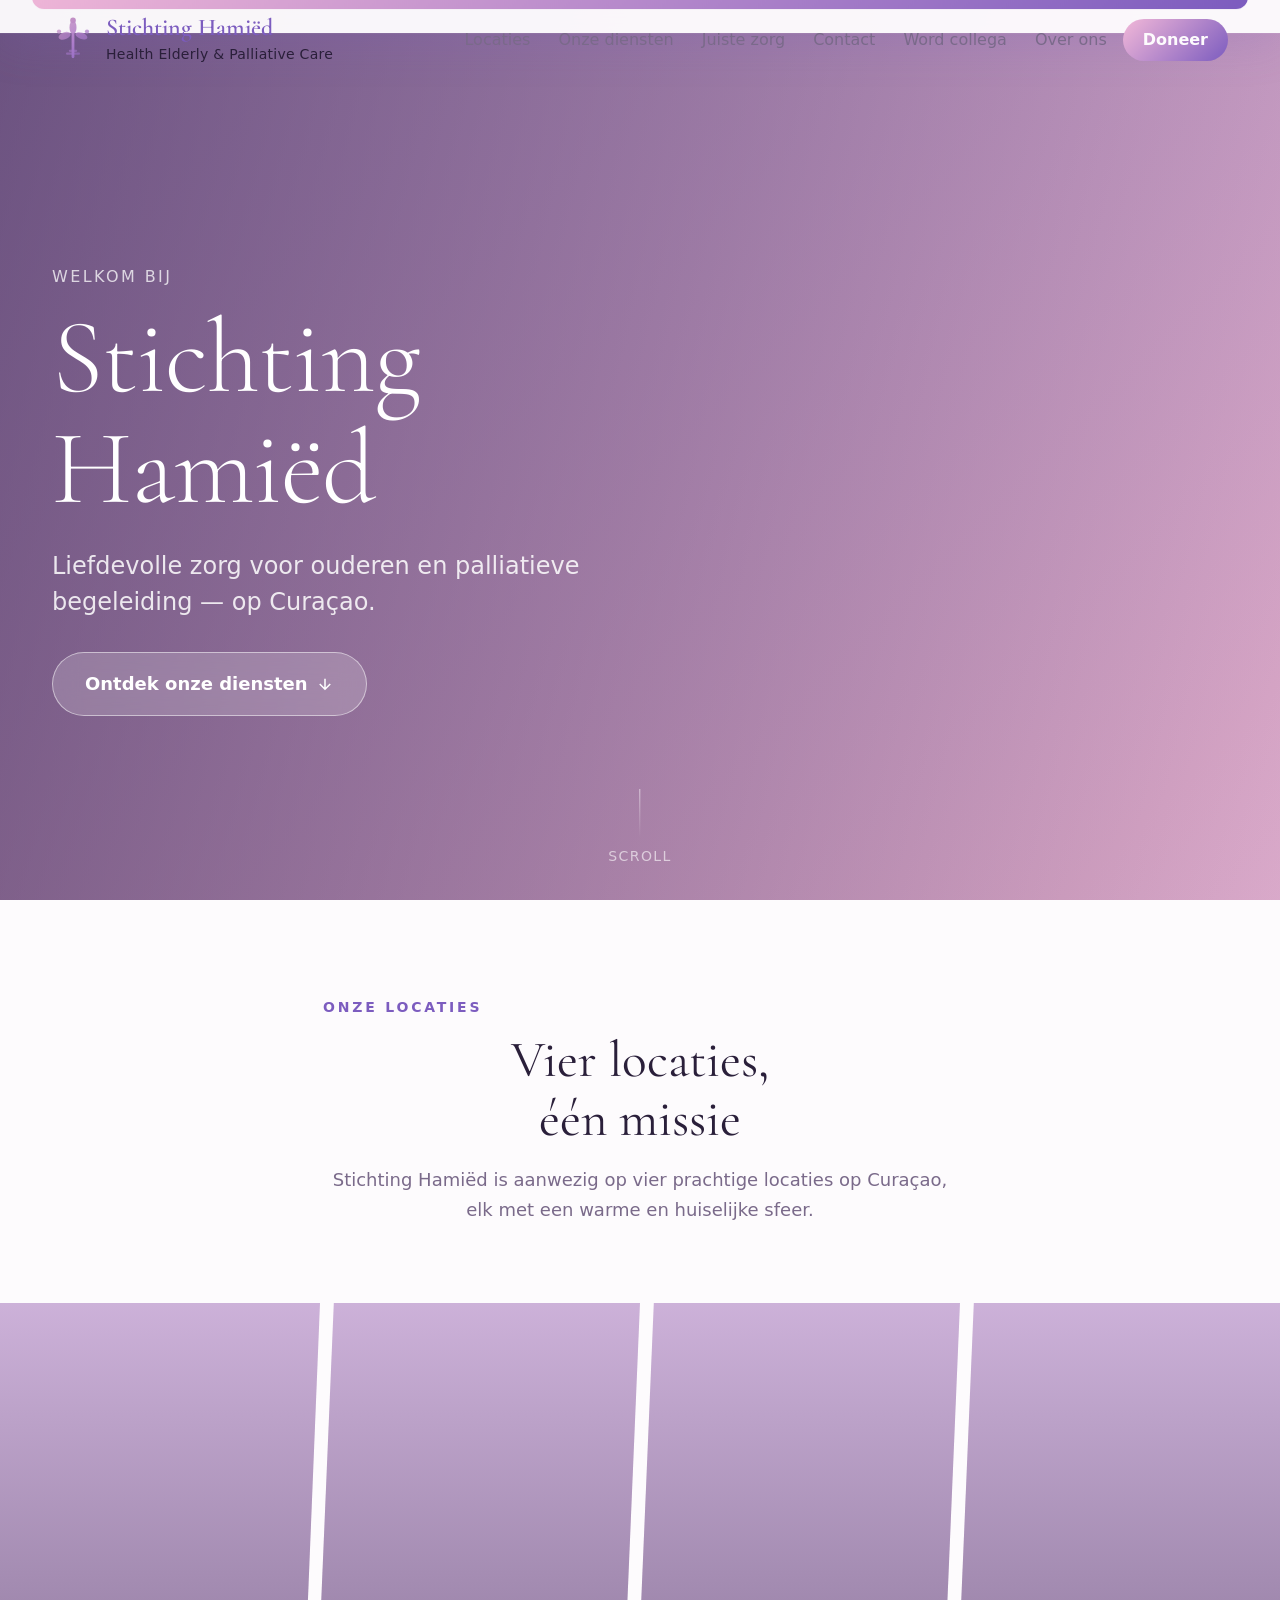
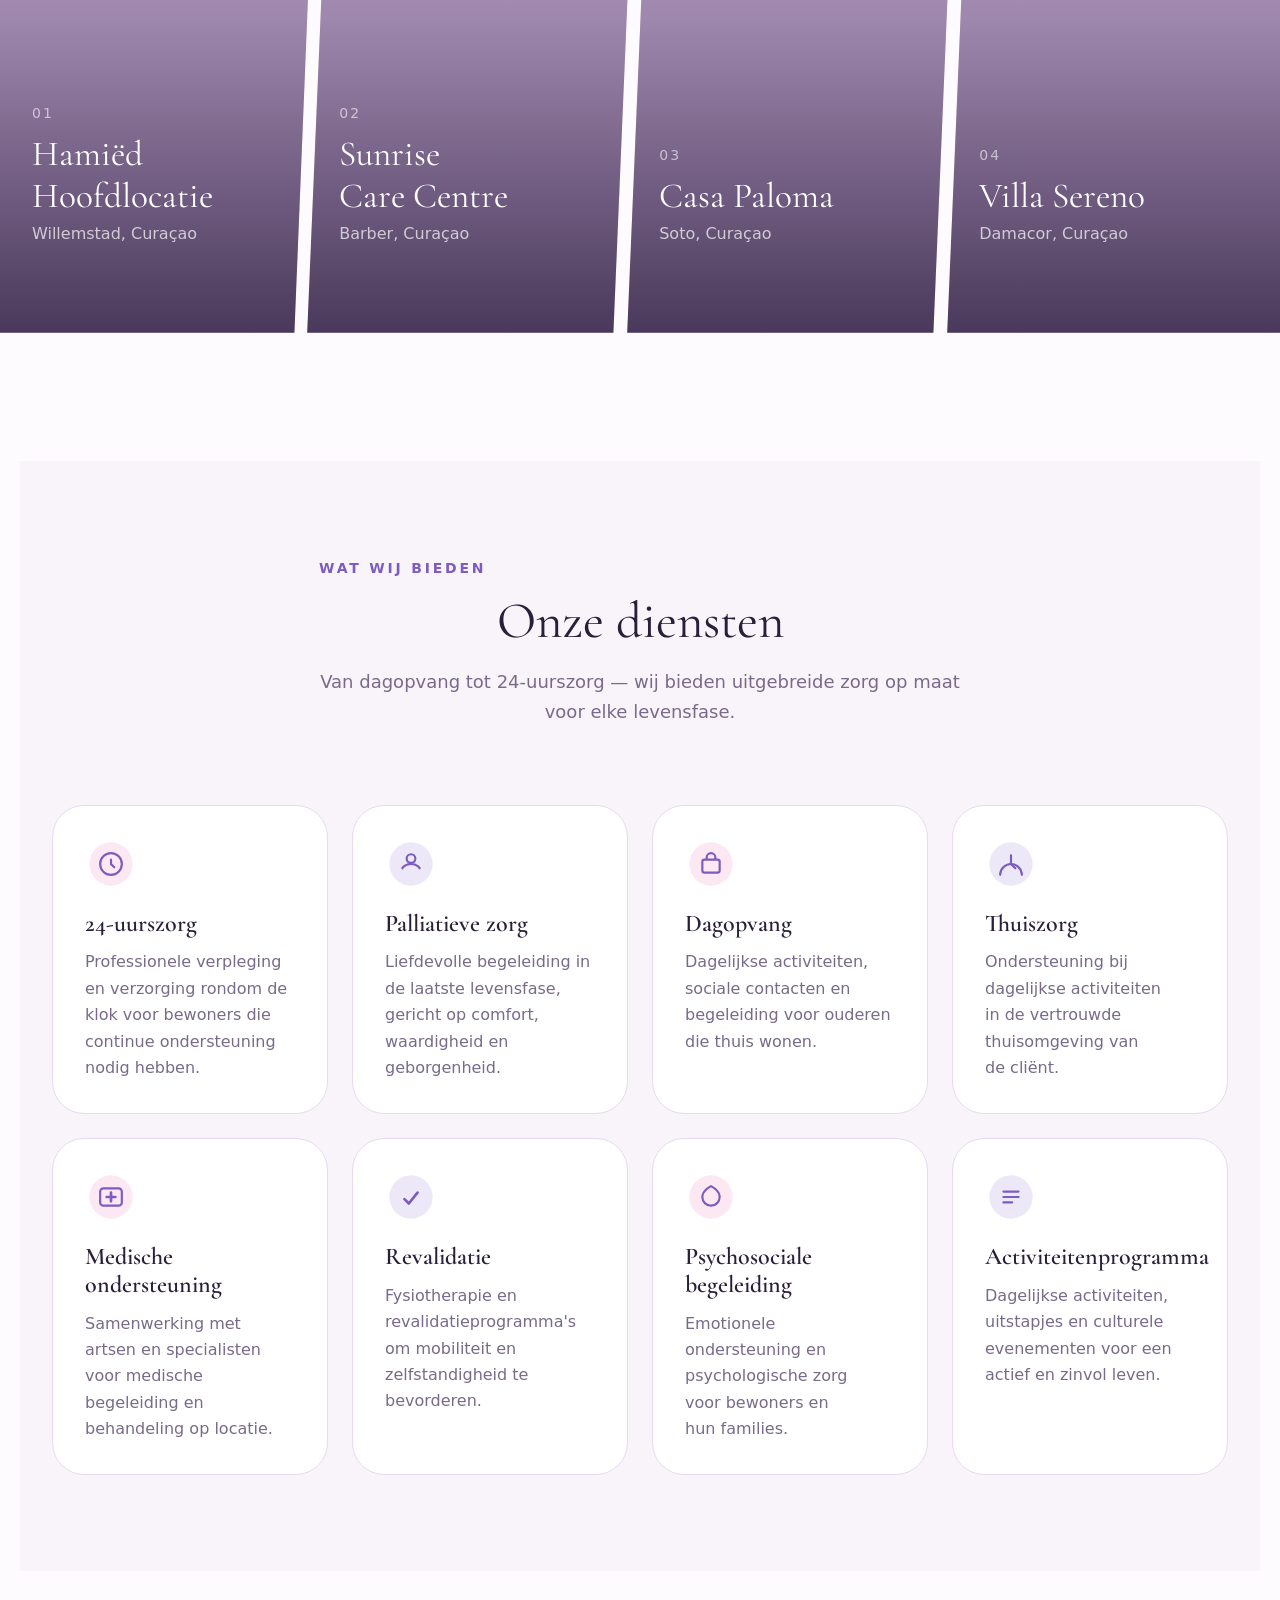
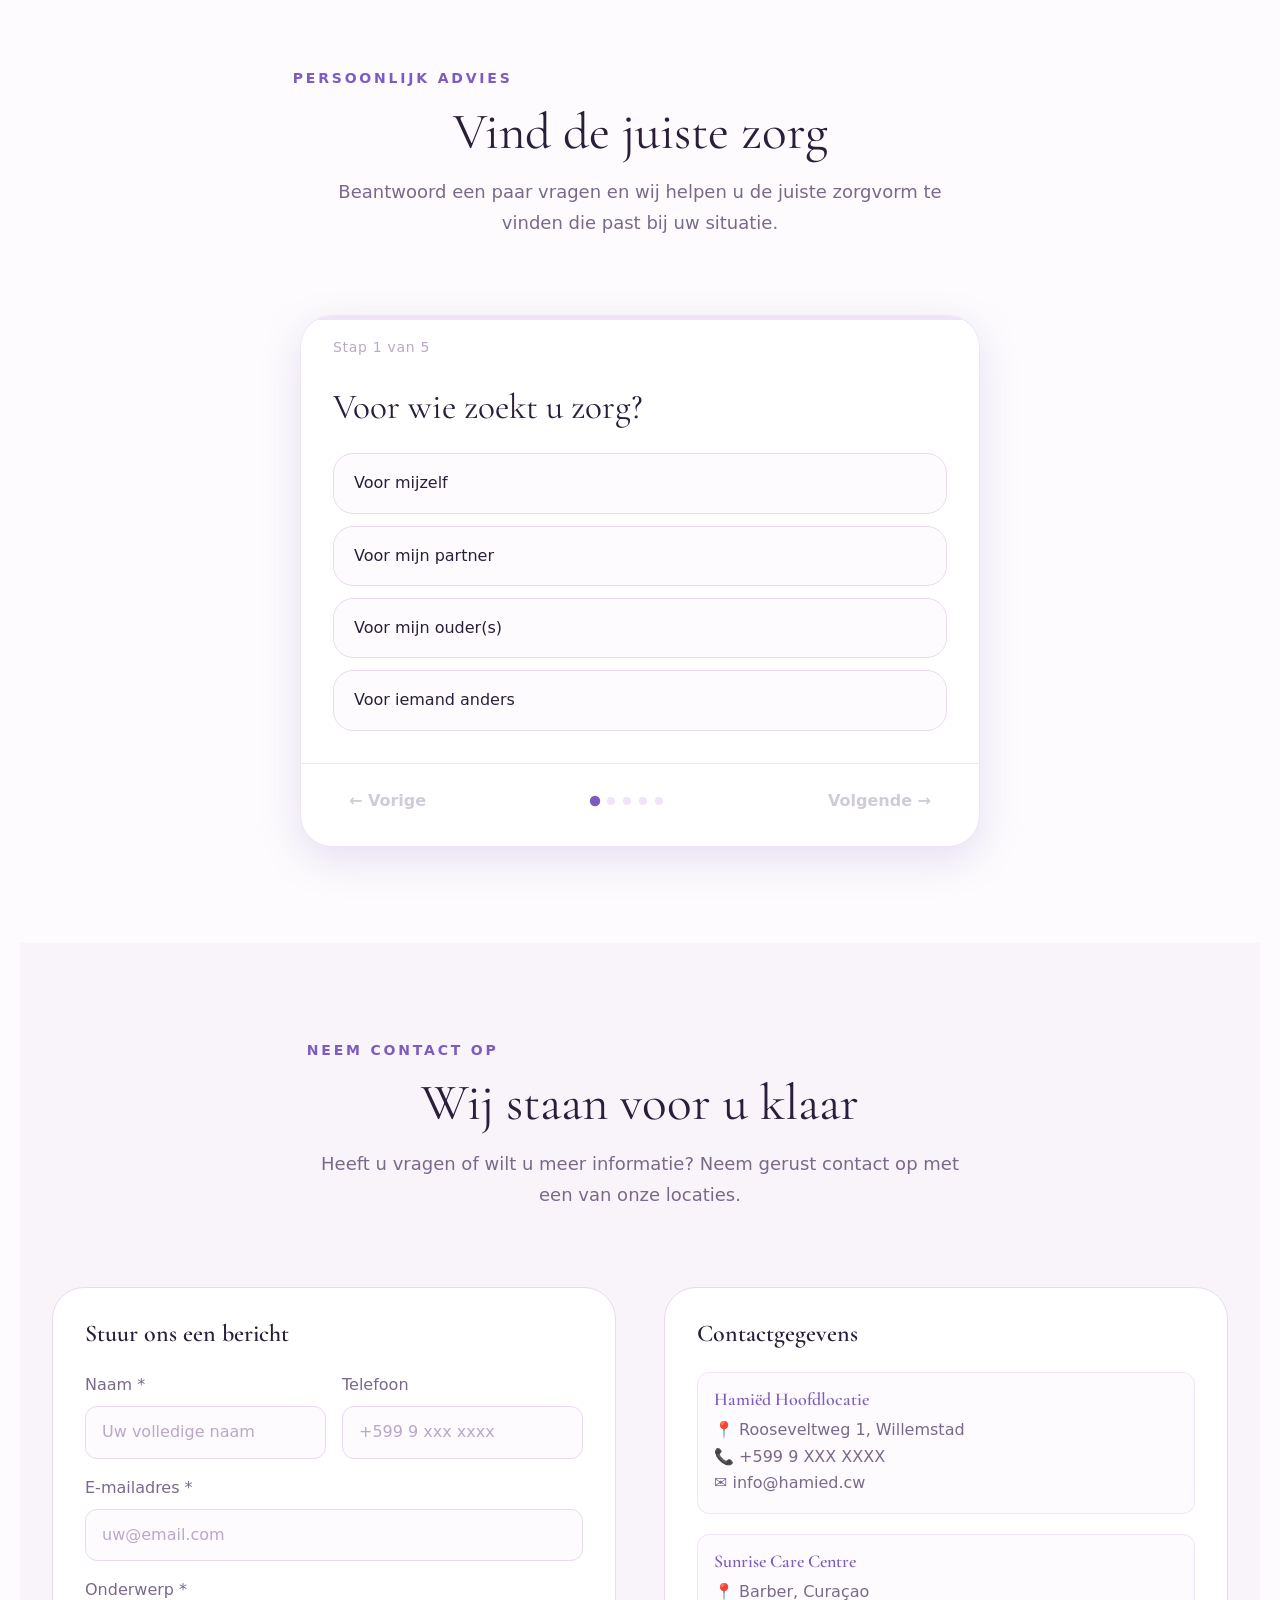
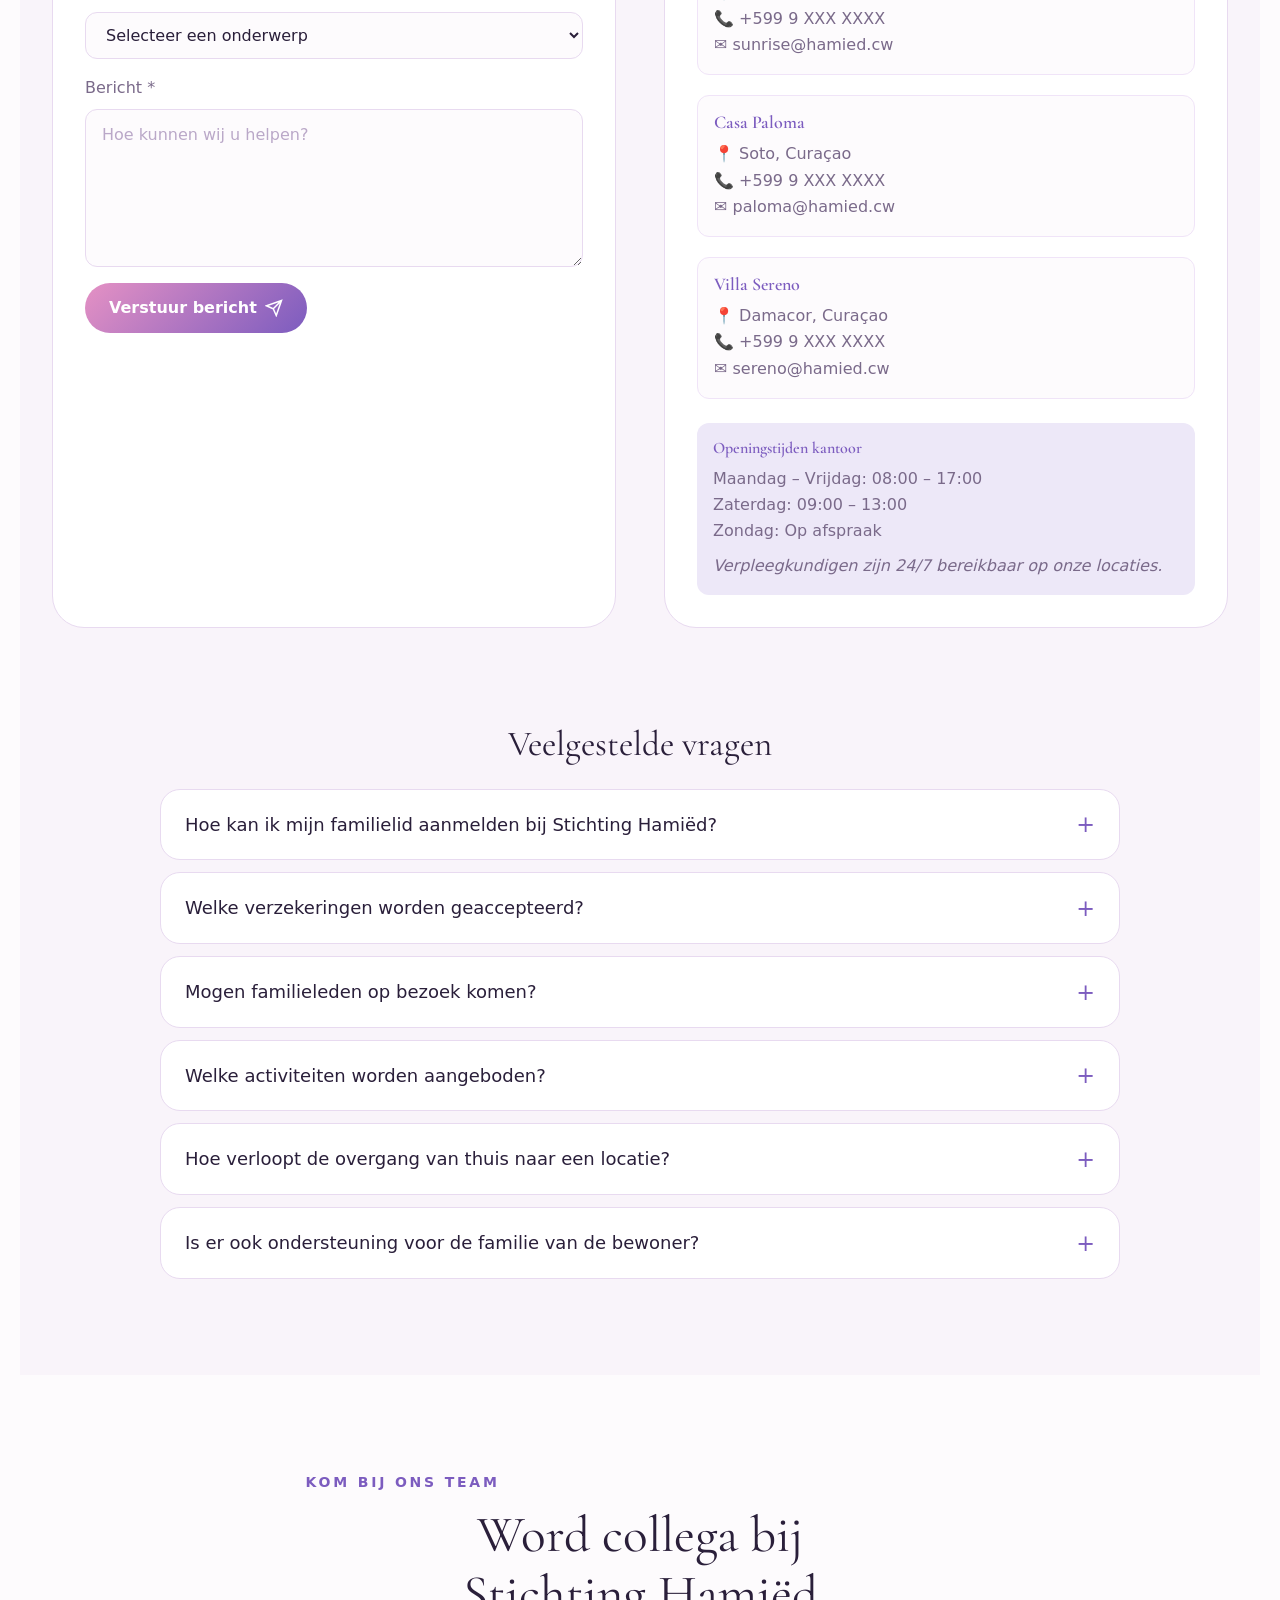
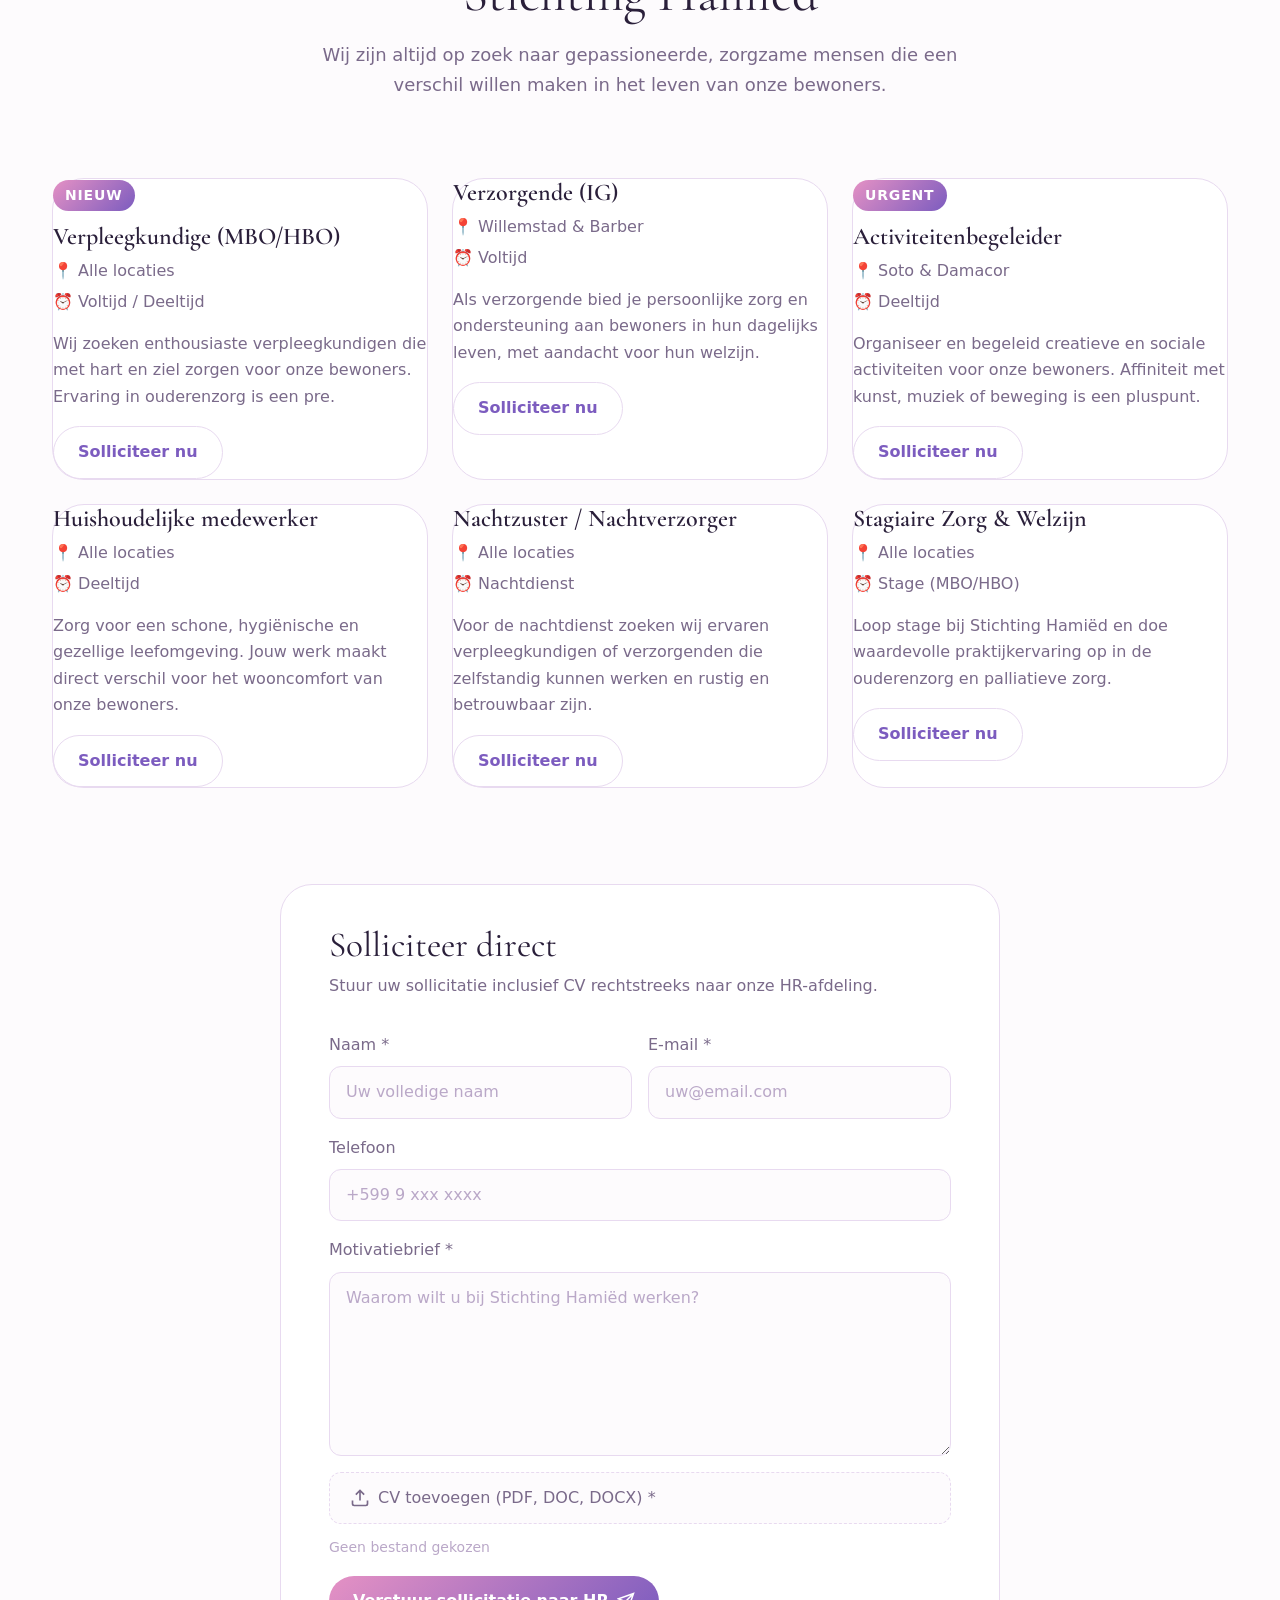
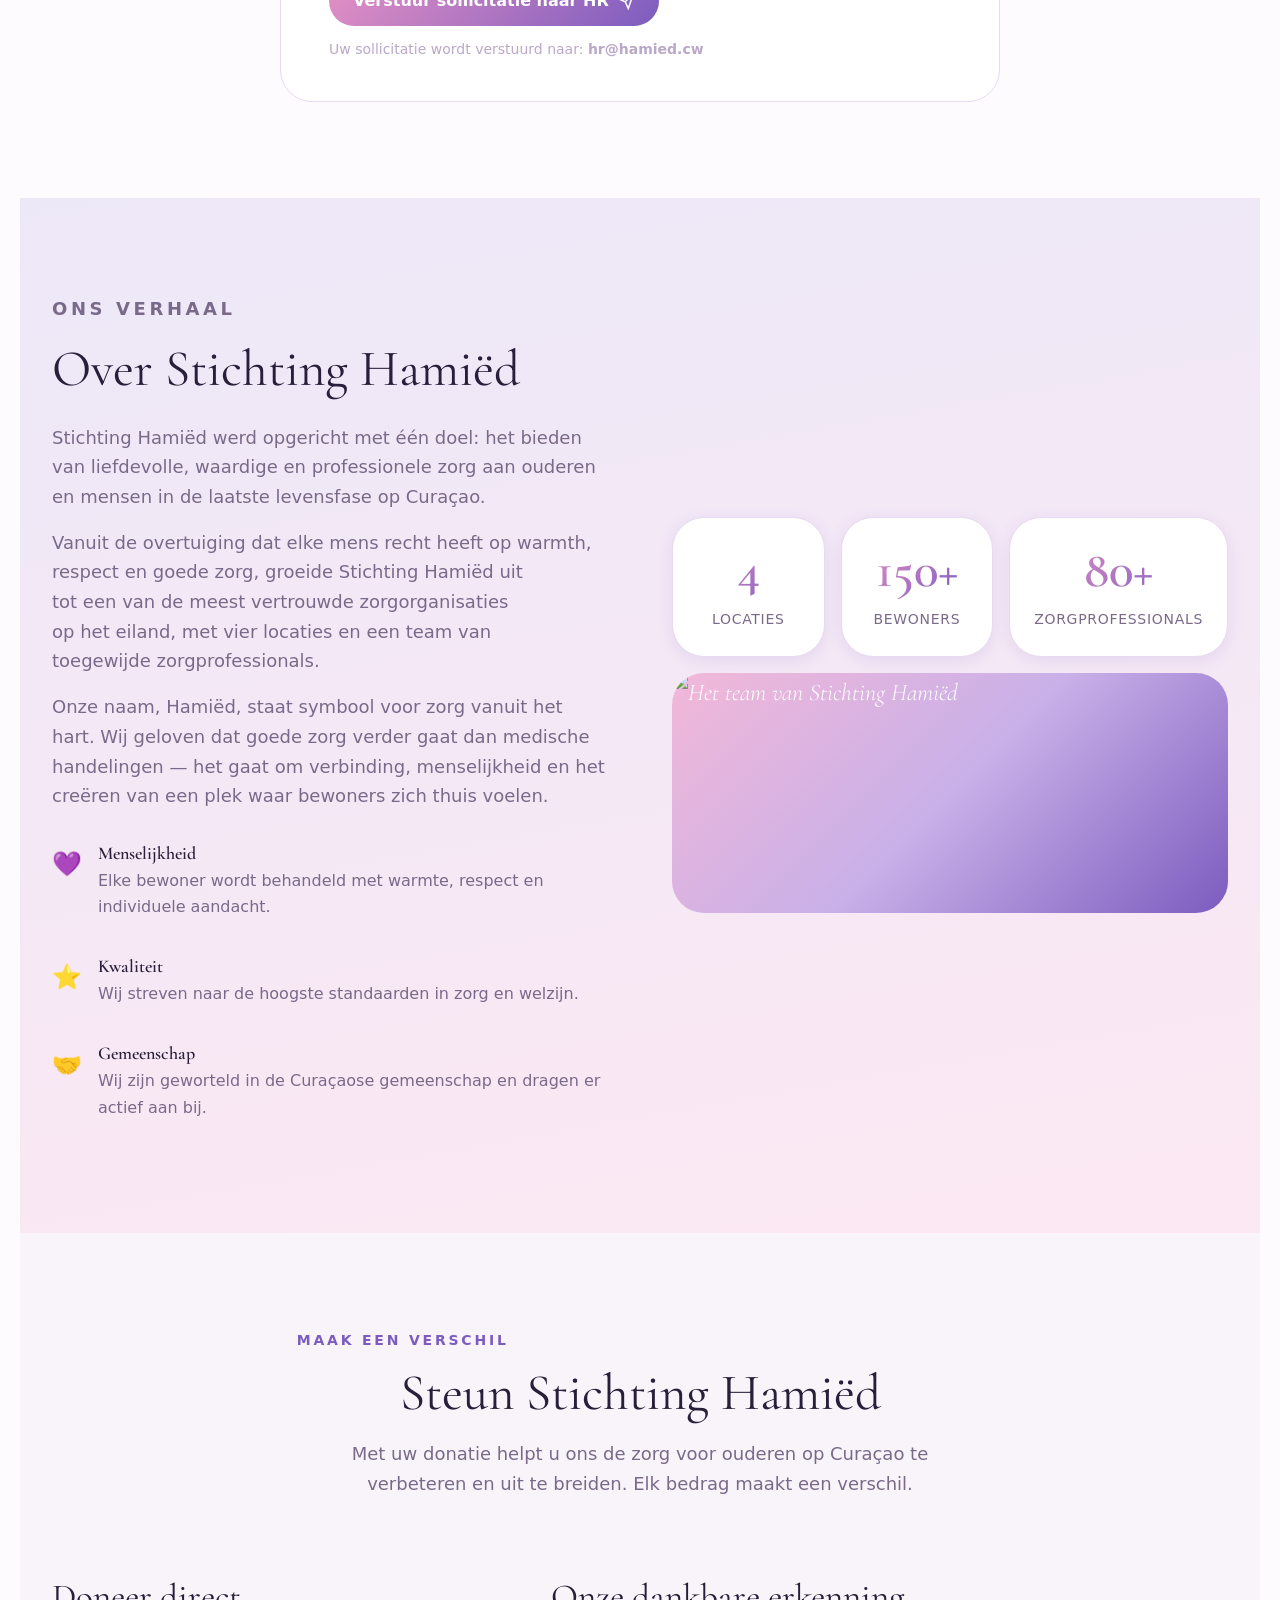
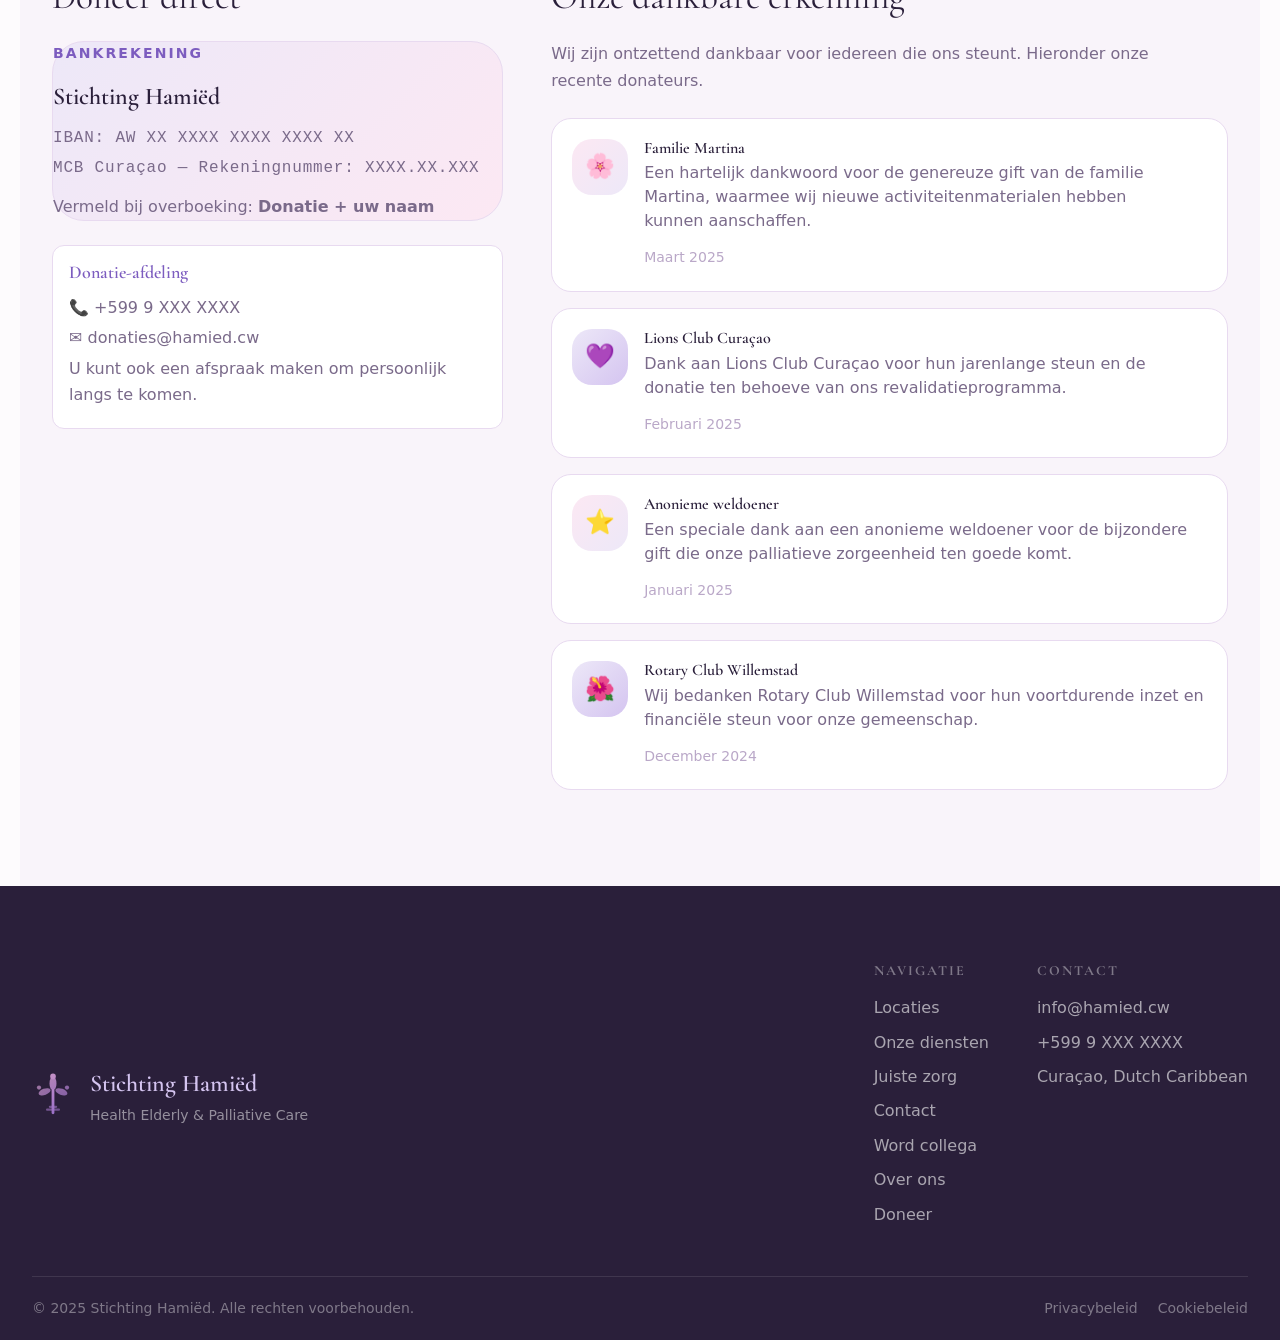
==== index.html @ 88d9bfa9 "Initial website files and animations Made-with: Cursor" ====
<!DOCTYPE html>
<html lang="nl" data-theme="light">
<head>
  <meta charset="UTF-8" />
  <meta name="viewport" content="width=device-width, initial-scale=1.0" />
  <title>Stichting Hamiëd — Health Elderly & Palliative Care</title>
  <meta name="description" content="Stichting Hamiëd biedt hoogwaardige verpleeghuiszorg, ouderenzorg en palliatieve zorg op Curaçao. Ontdek onze locaties en diensten." />

  <!-- Fonts -->
  <link href="https://api.fontshare.com/v2/css?f[]=cormorant@300,400,500,600,700&f[]=satoshi@300,400,500,700&display=swap" rel="stylesheet" />
  <link rel="preconnect" href="https://fonts.googleapis.com" />
  <link rel="preconnect" href="https://fonts.gstatic.com" crossorigin />
  <link href="https://fonts.googleapis.com/css2?family=Cormorant+Garamond:ital,wght@0,300;0,400;0,600;1,300;1,400&display=swap" rel="stylesheet" />

  <!-- GSAP -->
  <script src="https://cdn.jsdelivr.net/npm/gsap@3.12.5/dist/gsap.min.js"></script>
  <script src="https://cdn.jsdelivr.net/npm/gsap@3.12.5/dist/ScrollTrigger.min.js"></script>
  <script src="https://cdn.jsdelivr.net/npm/gsap@3.12.5/dist/ScrollToPlugin.min.js"></script>

  <link rel="stylesheet" href="style.css" />
</head>
<body>

  <!-- ═══════════════════════════════════════════
       FLOATING NAVIGATION
  ═══════════════════════════════════════════ -->
  <header class="site-header" id="site-header">
    <div class="header-inner">
      <a href="#hero" class="logo-link" aria-label="Stichting Hamiëd — naar de startpagina">
        <svg class="logo-svg" viewBox="0 0 60 80" fill="none" xmlns="http://www.w3.org/2000/svg" aria-hidden="true">
          <!-- Fleur-de-lis inspired mark -->
          <g>
            <!-- Center stem -->
            <rect x="28" y="30" width="4" height="36" rx="2" fill="url(#grad-main)"/>
            <!-- Center top petal -->
            <ellipse cx="30" cy="22" rx="5" ry="10" fill="url(#grad-main)" opacity="0.9"/>
            <circle cx="30" cy="12" r="4" fill="url(#grad-main)"/>
            <!-- Left petal -->
            <ellipse cx="18" cy="34" rx="9" ry="5" rx="9" ry="4.5" transform="rotate(-20 18 34)" fill="url(#grad-main)" opacity="0.75"/>
            <circle cx="10" cy="28" r="3" fill="url(#grad-main)" opacity="0.75"/>
            <!-- Right petal -->
            <ellipse cx="42" cy="34" rx="9" ry="4.5" transform="rotate(20 42 34)" fill="url(#grad-main)" opacity="0.75"/>
            <circle cx="50" cy="28" r="3" fill="url(#grad-main)" opacity="0.75"/>
            <!-- Base cross -->
            <rect x="20" y="58" width="20" height="3" rx="1.5" fill="url(#grad-main)" opacity="0.6"/>
            <rect x="24" y="54" width="12" height="3" rx="1.5" fill="url(#grad-main)" opacity="0.6"/>
          </g>
          <defs>
            <linearGradient id="grad-main" x1="0" y1="0" x2="60" y2="80" gradientUnits="userSpaceOnUse">
              <stop offset="0%" stop-color="#d4a0c0"/>
              <stop offset="50%" stop-color="#b07fcb"/>
              <stop offset="100%" stop-color="#7c5cbf"/>
            </linearGradient>
          </defs>
        </svg>
        <div class="logo-text">
          <span class="logo-title">Stichting Hamiëd</span>
          <span class="logo-sub">Health Elderly &amp; Palliative Care</span>
        </div>
      </a>

      <nav class="main-nav" aria-label="Hoofdnavigatie">
        <a class="nav-link" href="#locations" data-section="locations">Locaties</a>
        <a class="nav-link" href="#services" data-section="services">Onze diensten</a>
        <a class="nav-link" href="#care-quiz" data-section="care-quiz">Juiste zorg</a>
        <a class="nav-link" href="#contact" data-section="contact">Contact</a>
        <a class="nav-link" href="#join-team" data-section="join-team">Word collega</a>
        <a class="nav-link" href="#about" data-section="about">Over ons</a>
        <a class="nav-link nav-donate" href="#donate" data-section="donate">Doneer</a>
      </nav>

      <button class="nav-hamburger" aria-label="Menu openen" aria-expanded="false">
        <span></span><span></span><span></span>
      </button>
    </div>
  </header>

  <!-- Mobile nav drawer -->
  <div class="mobile-nav" aria-hidden="true">
    <a class="nav-link" href="#locations">Locaties</a>
    <a class="nav-link" href="#services">Onze diensten</a>
    <a class="nav-link" href="#care-quiz">Juiste zorg</a>
    <a class="nav-link" href="#contact">Contact</a>
    <a class="nav-link" href="#join-team">Word collega</a>
    <a class="nav-link" href="#about">Over ons</a>
    <a class="nav-link nav-donate" href="#donate">Doneer</a>
  </div>

  <main>

    <!-- ═══════════════════════════════════════════
         HERO SECTION
    ═══════════════════════════════════════════ -->
    <section id="hero" class="hero-section">
      <!-- Video background -->
      <div class="hero-video-wrap">
        <video class="hero-video" autoplay muted loop playsinline poster="assets/images/hero-poster.jpg">
          <!-- Placeholder: beautiful care facility footage -->
          <source src="assets/video/hero.mp4" type="video/mp4" />
        </video>
        <!-- Fallback gradient when no video -->
        <div class="hero-video-fallback"></div>
        <div class="hero-overlay"></div>
      </div>

      <!-- Hero content — left third -->
      <div class="hero-content">
        <p class="hero-eyebrow reveal-fade">Welkom bij</p>
        <h1 class="hero-title reveal-up">
          Stichting<br/>Hamiëd
        </h1>
        <p class="hero-sub reveal-fade" style="--delay: 0.3s">
          Liefdevolle zorg voor ouderen en palliatieve begeleiding — op Curaçao.
        </p>
        <a href="#services" class="btn btn-hero reveal-fade" style="--delay: 0.5s">
          Ontdek onze diensten
          <svg width="18" height="18" viewBox="0 0 24 24" fill="none" stroke="currentColor" stroke-width="2" aria-hidden="true"><path d="M12 5v14M5 12l7 7 7-7"/></svg>
        </a>
      </div>

      <!-- Scroll cue -->
      <div class="scroll-cue" aria-hidden="true">
        <div class="scroll-cue-line"></div>
        <span>Scroll</span>
      </div>
    </section>

    <!-- ═══════════════════════════════════════════
         LOCATIONS SECTION
    ═══════════════════════════════════════════ -->
    <section id="locations" class="section locations-section">
      <div class="section-header">
        <p class="section-eyebrow">Onze locaties</p>
        <h2 class="section-title">Vier locaties,<br/>één missie</h2>
        <p class="section-desc">Stichting Hamiëd is aanwezig op vier prachtige locaties op Curaçao, elk met een warme en huiselijke sfeer.</p>
      </div>

      <div class="locations-grid">
        <!-- Location 1 -->
        <a href="#loc-hamiëd" class="location-card" data-location="1">
          <div class="location-card-bg" style="background-image: url('assets/images/loc1.jpg')"></div>
          <div class="location-card-glass">
            <div class="location-card-inner">
              <span class="location-number">01</span>
              <h3 class="location-name">Hamiëd Hoofdlocatie</h3>
              <p class="location-place">Willemstad, Curaçao</p>
              <span class="location-cta">Bekijk locatie →</span>
            </div>
          </div>
        </a>
        <!-- Location 2 -->
        <a href="#loc-sunrise" class="location-card" data-location="2">
          <div class="location-card-bg" style="background-image: url('assets/images/loc2.jpg')"></div>
          <div class="location-card-glass">
            <div class="location-card-inner">
              <span class="location-number">02</span>
              <h3 class="location-name">Sunrise Care Centre</h3>
              <p class="location-place">Barber, Curaçao</p>
              <span class="location-cta">Bekijk locatie →</span>
            </div>
          </div>
        </a>
        <!-- Location 3 -->
        <a href="#loc-paloma" class="location-card" data-location="3">
          <div class="location-card-bg" style="background-image: url('assets/images/loc3.jpg')"></div>
          <div class="location-card-glass">
            <div class="location-card-inner">
              <span class="location-number">03</span>
              <h3 class="location-name">Casa Paloma</h3>
              <p class="location-place">Soto, Curaçao</p>
              <span class="location-cta">Bekijk locatie →</span>
            </div>
          </div>
        </a>
        <!-- Location 4 -->
        <a href="#loc-sereno" class="location-card" data-location="4">
          <div class="location-card-bg" style="background-image: url('assets/images/loc4.jpg')"></div>
          <div class="location-card-glass">
            <div class="location-card-inner">
              <span class="location-number">04</span>
              <h3 class="location-name">Villa Sereno</h3>
              <p class="location-place">Damacor, Curaçao</p>
              <span class="location-cta">Bekijk locatie →</span>
            </div>
          </div>
        </a>
      </div>
    </section>

    <!-- ═══════════════════════════════════════════
         SERVICES SECTION
    ═══════════════════════════════════════════ -->
    <section id="services" class="section services-section">
      <div class="section-header">
        <p class="section-eyebrow">Wat wij bieden</p>
        <h2 class="section-title">Onze diensten</h2>
        <p class="section-desc">Van dagopvang tot 24-uurszorg — wij bieden uitgebreide zorg op maat voor elke levensfase.</p>
      </div>

      <div class="services-grid">
        <div class="service-card">
          <div class="service-icon">
            <svg viewBox="0 0 48 48" fill="none" xmlns="http://www.w3.org/2000/svg">
              <circle cx="24" cy="24" r="20" fill="var(--color-pink-light)"/>
              <path d="M24 14c-5.5 0-10 4.5-10 10s4.5 10 10 10 10-4.5 10-10-4.5-10-10-10z" stroke="var(--color-violet)" stroke-width="2" fill="none"/>
              <path d="M24 20v4l3 3" stroke="var(--color-violet)" stroke-width="2" stroke-linecap="round"/>
            </svg>
          </div>
          <h3>24-uurszorg</h3>
          <p>Professionele verpleging en verzorging rondom de klok voor bewoners die continue ondersteuning nodig hebben.</p>
        </div>

        <div class="service-card">
          <div class="service-icon">
            <svg viewBox="0 0 48 48" fill="none" xmlns="http://www.w3.org/2000/svg">
              <circle cx="24" cy="24" r="20" fill="var(--color-purple-light)"/>
              <path d="M16 28s2-4 8-4 8 4 8 4" stroke="var(--color-violet)" stroke-width="2" stroke-linecap="round"/>
              <circle cx="24" cy="19" r="4" stroke="var(--color-violet)" stroke-width="2" fill="none"/>
            </svg>
          </div>
          <h3>Palliatieve zorg</h3>
          <p>Liefdevolle begeleiding in de laatste levensfase, gericht op comfort, waardigheid en geborgenheid.</p>
        </div>

        <div class="service-card">
          <div class="service-icon">
            <svg viewBox="0 0 48 48" fill="none" xmlns="http://www.w3.org/2000/svg">
              <circle cx="24" cy="24" r="20" fill="var(--color-pink-light)"/>
              <rect x="16" y="20" width="16" height="12" rx="2" stroke="var(--color-violet)" stroke-width="2" fill="none"/>
              <path d="M20 20v-2a4 4 0 018 0v2" stroke="var(--color-violet)" stroke-width="2"/>
            </svg>
          </div>
          <h3>Dagopvang</h3>
          <p>Dagelijkse activiteiten, sociale contacten en begeleiding voor ouderen die thuis wonen.</p>
        </div>

        <div class="service-card">
          <div class="service-icon">
            <svg viewBox="0 0 48 48" fill="none" xmlns="http://www.w3.org/2000/svg">
              <circle cx="24" cy="24" r="20" fill="var(--color-purple-light)"/>
              <path d="M24 16v8l4 4" stroke="var(--color-violet)" stroke-width="2" stroke-linecap="round"/>
              <path d="M14 34c0-5.5 4.5-10 10-10s10 4.5 10 10" stroke="var(--color-violet)" stroke-width="2" stroke-linecap="round" fill="none"/>
            </svg>
          </div>
          <h3>Thuiszorg</h3>
          <p>Ondersteuning bij dagelijkse activiteiten in de vertrouwde thuisomgeving van de cliënt.</p>
        </div>

        <div class="service-card">
          <div class="service-icon">
            <svg viewBox="0 0 48 48" fill="none" xmlns="http://www.w3.org/2000/svg">
              <circle cx="24" cy="24" r="20" fill="var(--color-pink-light)"/>
              <path d="M20 24h8M24 20v8" stroke="var(--color-violet)" stroke-width="2.5" stroke-linecap="round"/>
              <rect x="14" y="16" width="20" height="16" rx="3" stroke="var(--color-violet)" stroke-width="2" fill="none"/>
            </svg>
          </div>
          <h3>Medische ondersteuning</h3>
          <p>Samenwerking met artsen en specialisten voor medische begeleiding en behandeling op locatie.</p>
        </div>

        <div class="service-card">
          <div class="service-icon">
            <svg viewBox="0 0 48 48" fill="none" xmlns="http://www.w3.org/2000/svg">
              <circle cx="24" cy="24" r="20" fill="var(--color-purple-light)"/>
              <path d="M18 26l4 4 8-10" stroke="var(--color-violet)" stroke-width="2.5" stroke-linecap="round" stroke-linejoin="round"/>
            </svg>
          </div>
          <h3>Revalidatie</h3>
          <p>Fysiotherapie en revalidatieprogramma's om mobiliteit en zelfstandigheid te bevorderen.</p>
        </div>

        <div class="service-card">
          <div class="service-icon">
            <svg viewBox="0 0 48 48" fill="none" xmlns="http://www.w3.org/2000/svg">
              <circle cx="24" cy="24" r="20" fill="var(--color-pink-light)"/>
              <path d="M24 14c-5.5 3-8 7-8 10a8 8 0 0016 0c0-3-2.5-7-8-10z" stroke="var(--color-violet)" stroke-width="2" fill="none"/>
            </svg>
          </div>
          <h3>Psychosociale begeleiding</h3>
          <p>Emotionele ondersteuning en psychologische zorg voor bewoners en hun families.</p>
        </div>

        <div class="service-card">
          <div class="service-icon">
            <svg viewBox="0 0 48 48" fill="none" xmlns="http://www.w3.org/2000/svg">
              <circle cx="24" cy="24" r="20" fill="var(--color-purple-light)"/>
              <path d="M17 24h14M17 19h14M17 29h8" stroke="var(--color-violet)" stroke-width="2" stroke-linecap="round"/>
            </svg>
          </div>
          <h3>Activiteitenprogramma</h3>
          <p>Dagelijkse activiteiten, uitstapjes en culturele evenementen voor een actief en zinvol leven.</p>
        </div>
      </div>
    </section>

    <!-- ═══════════════════════════════════════════
         CARE QUIZ SECTION
    ═══════════════════════════════════════════ -->
    <section id="care-quiz" class="section quiz-section">
      <div class="section-header">
        <p class="section-eyebrow">Persoonlijk advies</p>
        <h2 class="section-title">Vind de juiste zorg</h2>
        <p class="section-desc">Beantwoord een paar vragen en wij helpen u de juiste zorgvorm te vinden die past bij uw situatie.</p>
      </div>

      <div class="quiz-container">
        <!-- Progress bar -->
        <div class="quiz-progress" aria-hidden="true">
          <div class="quiz-progress-bar" id="quiz-progress-bar" style="width:0%"></div>
        </div>
        <p class="quiz-step-label" id="quiz-step-label">Stap 1 van 5</p>

        <div class="quiz-slides" id="quiz-slides">

          <!-- Question 1 -->
          <div class="quiz-slide active" data-step="1">
            <h3 class="quiz-question">Voor wie zoekt u zorg?</h3>
            <div class="quiz-options">
              <button class="quiz-option" data-value="myself">Voor mijzelf</button>
              <button class="quiz-option" data-value="partner">Voor mijn partner</button>
              <button class="quiz-option" data-value="parent">Voor mijn ouder(s)</button>
              <button class="quiz-option" data-value="other">Voor iemand anders</button>
            </div>
          </div>

          <!-- Question 2 -->
          <div class="quiz-slide" data-step="2">
            <h3 class="quiz-question">Wat zijn de voornaamste zorgbehoeften?</h3>
            <div class="quiz-options">
              <button class="quiz-option" data-value="daily">Hulp bij dagelijkse activiteiten</button>
              <button class="quiz-option" data-value="medical">Medische ondersteuning</button>
              <button class="quiz-option" data-value="memory">Geheugen- of dementiezorg</button>
              <button class="quiz-option" data-value="palliative">Palliatieve/terminale zorg</button>
            </div>
          </div>

          <!-- Question 3 -->
          <div class="quiz-slide" data-step="3">
            <h3 class="quiz-question">Hoe intensief moet de zorg zijn?</h3>
            <div class="quiz-options">
              <button class="quiz-option" data-value="light">Licht — een paar uur per dag</button>
              <button class="quiz-option" data-value="moderate">Matig — halve dagen</button>
              <button class="quiz-option" data-value="intensive">Intensief — volle dagen</button>
              <button class="quiz-option" data-value="fulltime">Voltijds — 24 uur zorg</button>
            </div>
          </div>

          <!-- Question 4 -->
          <div class="quiz-slide" data-step="4">
            <h3 class="quiz-question">Waar heeft u voorkeur voor?</h3>
            <div class="quiz-options">
              <button class="quiz-option" data-value="home">Thuis blijven wonen</button>
              <button class="quiz-option" data-value="daycare">Dagopvang (overdag)</button>
              <button class="quiz-option" data-value="residence">Wonen bij Hamiëd</button>
              <button class="quiz-option" data-value="flexible">Geen voorkeur / flexibel</button>
            </div>
          </div>

          <!-- Question 5 -->
          <div class="quiz-slide" data-step="5">
            <h3 class="quiz-question">Is er sprake van een terminale diagnose?</h3>
            <div class="quiz-options">
              <button class="quiz-option" data-value="yes">Ja</button>
              <button class="quiz-option" data-value="no">Nee</button>
              <button class="quiz-option" data-value="unsure">Weet ik niet</button>
            </div>
          </div>

          <!-- Result -->
          <div class="quiz-slide quiz-result" data-step="result" id="quiz-result">
            <div class="quiz-result-icon">
              <svg viewBox="0 0 48 48" fill="none" xmlns="http://www.w3.org/2000/svg">
                <circle cx="24" cy="24" r="22" fill="var(--color-pink-light)"/>
                <path d="M15 24l6 6 12-12" stroke="var(--color-violet)" stroke-width="2.5" stroke-linecap="round" stroke-linejoin="round"/>
              </svg>
            </div>
            <h3 class="quiz-result-title" id="quiz-result-title">Uw aanbeveling</h3>
            <p class="quiz-result-text" id="quiz-result-text"></p>
            <p class="quiz-result-sub">Vul het onderstaande formulier in en wij nemen binnen 24 uur contact met u op.</p>

            <!-- Contact form attached to quiz result -->
            <form class="quiz-contact-form" id="quiz-contact-form" novalidate>
              <input type="hidden" id="quiz-result-hidden" name="quiz_result" />
              <div class="form-row">
                <div class="form-group">
                  <label for="qf-name">Naam *</label>
                  <input type="text" id="qf-name" name="name" required placeholder="Uw volledige naam" />
                </div>
                <div class="form-group">
                  <label for="qf-phone">Telefoon *</label>
                  <input type="tel" id="qf-phone" name="phone" required placeholder="+599 9 xxx xxxx" />
                </div>
              </div>
              <div class="form-group">
                <label for="qf-email">E-mailadres *</label>
                <input type="email" id="qf-email" name="email" required placeholder="uw@email.com" />
              </div>
              <div class="form-group">
                <label for="qf-message">Aanvullende informatie</label>
                <textarea id="qf-message" name="message" rows="4" placeholder="Vertel ons meer over de situatie..."></textarea>
              </div>
              <button type="submit" class="btn btn-primary">
                Verstuur aanvraag
                <svg width="18" height="18" viewBox="0 0 24 24" fill="none" stroke="currentColor" stroke-width="2" aria-hidden="true"><path d="M22 2L11 13M22 2L15 22l-4-9-9-4 20-7z"/></svg>
              </button>
              <p class="form-note">Uw gegevens worden vertrouwelijk behandeld conform onze privacyverklaring.</p>
            </form>
          </div>

        </div>

        <!-- Navigation buttons -->
        <div class="quiz-nav" id="quiz-nav">
          <button class="btn btn-ghost" id="quiz-prev" disabled>← Vorige</button>
          <div class="quiz-dots" id="quiz-dots">
            <span class="quiz-dot active"></span>
            <span class="quiz-dot"></span>
            <span class="quiz-dot"></span>
            <span class="quiz-dot"></span>
            <span class="quiz-dot"></span>
          </div>
          <button class="btn btn-ghost" id="quiz-next" disabled>Volgende →</button>
        </div>

      </div>
    </section>

    <!-- ═══════════════════════════════════════════
         CONTACT SECTION
    ═══════════════════════════════════════════ -->
    <section id="contact" class="section contact-section">
      <div class="section-header">
        <p class="section-eyebrow">Neem contact op</p>
        <h2 class="section-title">Wij staan voor u klaar</h2>
        <p class="section-desc">Heeft u vragen of wilt u meer informatie? Neem gerust contact op met een van onze locaties.</p>
      </div>

      <div class="contact-layout">
        <!-- Contact form -->
        <div class="contact-form-wrap">
          <h3>Stuur ons een bericht</h3>
          <form class="contact-form" id="contact-form" novalidate>
            <div class="form-row">
              <div class="form-group">
                <label for="cf-name">Naam *</label>
                <input type="text" id="cf-name" name="name" required placeholder="Uw volledige naam" />
              </div>
              <div class="form-group">
                <label for="cf-phone">Telefoon</label>
                <input type="tel" id="cf-phone" name="phone" placeholder="+599 9 xxx xxxx" />
              </div>
            </div>
            <div class="form-group">
              <label for="cf-email">E-mailadres *</label>
              <input type="email" id="cf-email" name="email" required placeholder="uw@email.com" />
            </div>
            <div class="form-group">
              <label for="cf-subject">Onderwerp *</label>
              <select id="cf-subject" name="subject" required>
                <option value="">Selecteer een onderwerp</option>
                <option value="info">Algemene informatie</option>
                <option value="admission">Aanmelding / intake</option>
                <option value="services">Diensten en tarieven</option>
                <option value="volunteer">Vrijwilligerswerk</option>
                <option value="donation">Donatie</option>
                <option value="complaint">Klacht / suggestie</option>
                <option value="other">Anders</option>
              </select>
            </div>
            <div class="form-group">
              <label for="cf-message">Bericht *</label>
              <textarea id="cf-message" name="message" rows="5" required placeholder="Hoe kunnen wij u helpen?"></textarea>
            </div>
            <button type="submit" class="btn btn-primary">
              Verstuur bericht
              <svg width="18" height="18" viewBox="0 0 24 24" fill="none" stroke="currentColor" stroke-width="2" aria-hidden="true"><path d="M22 2L11 13M22 2L15 22l-4-9-9-4 20-7z"/></svg>
            </button>
          </form>
        </div>

        <!-- Contact info by location -->
        <div class="contact-info-wrap">
          <h3>Contactgegevens</h3>

          <div class="contact-location-list">
            <div class="contact-location-item">
              <h4>Hamiëd Hoofdlocatie</h4>
              <p>📍 Rooseveltweg 1, Willemstad</p>
              <p>📞 <a href="tel:+59999XXXXXXX">+599 9 XXX XXXX</a></p>
              <p>✉️ <a href="mailto:info@hamied.cw">info@hamied.cw</a></p>
            </div>
            <div class="contact-location-item">
              <h4>Sunrise Care Centre</h4>
              <p>📍 Barber, Curaçao</p>
              <p>📞 <a href="tel:+59999XXXXXXX">+599 9 XXX XXXX</a></p>
              <p>✉️ <a href="mailto:sunrise@hamied.cw">sunrise@hamied.cw</a></p>
            </div>
            <div class="contact-location-item">
              <h4>Casa Paloma</h4>
              <p>📍 Soto, Curaçao</p>
              <p>📞 <a href="tel:+59999XXXXXXX">+599 9 XXX XXXX</a></p>
              <p>✉️ <a href="mailto:paloma@hamied.cw">paloma@hamied.cw</a></p>
            </div>
            <div class="contact-location-item">
              <h4>Villa Sereno</h4>
              <p>📍 Damacor, Curaçao</p>
              <p>📞 <a href="tel:+59999XXXXXXX">+599 9 XXX XXXX</a></p>
              <p>✉️ <a href="mailto:sereno@hamied.cw">sereno@hamied.cw</a></p>
            </div>
          </div>

          <!-- Openingstijden -->
          <div class="opening-hours">
            <h4>Openingstijden kantoor</h4>
            <p>Maandag – Vrijdag: 08:00 – 17:00</p>
            <p>Zaterdag: 09:00 – 13:00</p>
            <p>Zondag: Op afspraak</p>
            <p class="hours-note">Verpleegkundigen zijn 24/7 bereikbaar op onze locaties.</p>
          </div>
        </div>
      </div>

      <!-- FAQ -->
      <div class="faq-wrap">
        <h3 class="faq-title">Veelgestelde vragen</h3>
        <div class="faq-list">
          <details class="faq-item">
            <summary class="faq-question">Hoe kan ik mijn familielid aanmelden bij Stichting Hamiëd?</summary>
            <div class="faq-answer">
              <p>U kunt contact opnemen via ons contactformulier of telefonisch. Wij plannen vervolgens een intakegesprek op een van onze locaties om de zorgbehoeften te bespreken en het beste zorgplan op te stellen.</p>
            </div>
          </details>
          <details class="faq-item">
            <summary class="faq-question">Welke verzekeringen worden geaccepteerd?</summary>
            <div class="faq-answer">
              <p>Wij werken samen met de meeste zorgverzekeraars op Curaçao, waaronder SVB, Capriles Zorgverzekering en particuliere verzekeringen. Neem contact op met ons kantoor voor specifieke informatie over uw situatie.</p>
            </div>
          </details>
          <details class="faq-item">
            <summary class="faq-question">Mogen familieleden op bezoek komen?</summary>
            <div class="faq-answer">
              <p>Familiebezoek wordt zeer aangemoedigd. Onze bezoekuren zijn dagelijks van 10:00 tot 20:00. In bijzondere gevallen zijn andere tijden mogelijk in overleg met het zorgteam.</p>
            </div>
          </details>
          <details class="faq-item">
            <summary class="faq-question">Welke activiteiten worden aangeboden?</summary>
            <div class="faq-answer">
              <p>Wij bieden een rijk activiteitenprogramma aan, waaronder muziek, handwerken, tuinieren, kookworkshops, culturele uitstapjes en sociale bijeenkomsten. Elk programma is afgestemd op de mogelijkheden en interesses van onze bewoners.</p>
            </div>
          </details>
          <details class="faq-item">
            <summary class="faq-question">Hoe verloopt de overgang van thuis naar een locatie?</summary>
            <div class="faq-answer">
              <p>De overgang wordt zorgvuldig begeleid door ons opnameteam. Na het intakegesprek stellen wij een persoonlijk zorgplan op en begeleiden wij de bewoner en familie stap voor stap tijdens de verhuizing en aanpassing.</p>
            </div>
          </details>
          <details class="faq-item">
            <summary class="faq-question">Is er ook ondersteuning voor de familie van de bewoner?</summary>
            <div class="faq-answer">
              <p>Zeker. Wij bieden familiebegeleiding en mantelzorgondersteuning aan. Ons psychosociaal team staat ook voor naasten klaar voor gesprekken en advies.</p>
            </div>
          </details>
        </div>
      </div>
    </section>

    <!-- ═══════════════════════════════════════════
         JOIN OUR TEAM SECTION
    ═══════════════════════════════════════════ -->
    <section id="join-team" class="section team-section">
      <div class="section-header">
        <p class="section-eyebrow">Kom bij ons team</p>
        <h2 class="section-title">Word collega bij<br/>Stichting Hamiëd</h2>
        <p class="section-desc">Wij zijn altijd op zoek naar gepassioneerde, zorgzame mensen die een verschil willen maken in het leven van onze bewoners.</p>
      </div>

      <!-- Job listings -->
      <div class="jobs-grid" id="jobs-grid">
        <div class="job-card">
          <div class="job-badge">Nieuw</div>
          <h3 class="job-title">Verpleegkundige (MBO/HBO)</h3>
          <p class="job-location">📍 Alle locaties</p>
          <p class="job-type">⏰ Voltijd / Deeltijd</p>
          <p class="job-desc">Wij zoeken enthousiaste verpleegkundigen die met hart en ziel zorgen voor onze bewoners. Ervaring in ouderenzorg is een pre.</p>
          <button class="btn btn-outline job-apply-btn" data-job="Verpleegkundige (MBO/HBO)">Solliciteer nu</button>
        </div>

        <div class="job-card">
          <h3 class="job-title">Verzorgende (IG)</h3>
          <p class="job-location">📍 Willemstad & Barber</p>
          <p class="job-type">⏰ Voltijd</p>
          <p class="job-desc">Als verzorgende bied je persoonlijke zorg en ondersteuning aan bewoners in hun dagelijks leven, met aandacht voor hun welzijn.</p>
          <button class="btn btn-outline job-apply-btn" data-job="Verzorgende (IG)">Solliciteer nu</button>
        </div>

        <div class="job-card">
          <div class="job-badge">Urgent</div>
          <h3 class="job-title">Activiteitenbegeleider</h3>
          <p class="job-location">📍 Soto & Damacor</p>
          <p class="job-type">⏰ Deeltijd</p>
          <p class="job-desc">Organiseer en begeleid creatieve en sociale activiteiten voor onze bewoners. Affiniteit met kunst, muziek of beweging is een pluspunt.</p>
          <button class="btn btn-outline job-apply-btn" data-job="Activiteitenbegeleider">Solliciteer nu</button>
        </div>

        <div class="job-card">
          <h3 class="job-title">Huishoudelijke medewerker</h3>
          <p class="job-location">📍 Alle locaties</p>
          <p class="job-type">⏰ Deeltijd</p>
          <p class="job-desc">Zorg voor een schone, hygiënische en gezellige leefomgeving. Jouw werk maakt direct verschil voor het wooncomfort van onze bewoners.</p>
          <button class="btn btn-outline job-apply-btn" data-job="Huishoudelijke medewerker">Solliciteer nu</button>
        </div>

        <div class="job-card">
          <h3 class="job-title">Nachtzuster / Nachtverzorger</h3>
          <p class="job-location">📍 Alle locaties</p>
          <p class="job-type">⏰ Nachtdienst</p>
          <p class="job-desc">Voor de nachtdienst zoeken wij ervaren verpleegkundigen of verzorgenden die zelfstandig kunnen werken en rustig en betrouwbaar zijn.</p>
          <button class="btn btn-outline job-apply-btn" data-job="Nachtzuster / Nachtverzorger">Solliciteer nu</button>
        </div>

        <div class="job-card">
          <h3 class="job-title">Stagiaire Zorg & Welzijn</h3>
          <p class="job-location">📍 Alle locaties</p>
          <p class="job-type">⏰ Stage (MBO/HBO)</p>
          <p class="job-desc">Loop stage bij Stichting Hamiëd en doe waardevolle praktijkervaring op in de ouderenzorg en palliatieve zorg.</p>
          <button class="btn btn-outline job-apply-btn" data-job="Stagiaire Zorg & Welzijn">Solliciteer nu</button>
        </div>
      </div>

      <!-- Application form -->
      <div class="apply-form-wrap" id="apply-form-wrap">
        <h3>Solliciteer direct <span id="apply-job-name"></span></h3>
        <p>Stuur uw sollicitatie inclusief CV rechtstreeks naar onze HR-afdeling.</p>
        <form class="apply-form" id="apply-form" novalidate>
          <input type="hidden" id="apply-position" name="position" />
          <div class="form-row">
            <div class="form-group">
              <label for="af-name">Naam *</label>
              <input type="text" id="af-name" name="name" required placeholder="Uw volledige naam" />
            </div>
            <div class="form-group">
              <label for="af-email">E-mail *</label>
              <input type="email" id="af-email" name="email" required placeholder="uw@email.com" />
            </div>
          </div>
          <div class="form-group">
            <label for="af-phone">Telefoon</label>
            <input type="tel" id="af-phone" name="phone" placeholder="+599 9 xxx xxxx" />
          </div>
          <div class="form-group">
            <label for="af-motivation">Motivatiebrief *</label>
            <textarea id="af-motivation" name="motivation" rows="6" required placeholder="Waarom wilt u bij Stichting Hamiëd werken?"></textarea>
          </div>
          <div class="form-group">
            <label for="af-cv" class="file-label">
              <svg width="20" height="20" viewBox="0 0 24 24" fill="none" stroke="currentColor" stroke-width="2" aria-hidden="true"><path d="M21 15v4a2 2 0 01-2 2H5a2 2 0 01-2-2v-4M17 8l-5-5-5 5M12 3v12"/></svg>
              CV toevoegen (PDF, DOC, DOCX) *
            </label>
            <input type="file" id="af-cv" name="cv" accept=".pdf,.doc,.docx" required class="sr-only" />
            <p class="file-selected" id="file-selected">Geen bestand gekozen</p>
          </div>
          <button type="submit" class="btn btn-primary">
            Verstuur sollicitatie naar HR
            <svg width="18" height="18" viewBox="0 0 24 24" fill="none" stroke="currentColor" stroke-width="2" aria-hidden="true"><path d="M22 2L11 13M22 2L15 22l-4-9-9-4 20-7z"/></svg>
          </button>
          <p class="form-note">Uw sollicitatie wordt verstuurd naar: <strong>hr@hamied.cw</strong></p>
        </form>
      </div>
    </section>

    <!-- ═══════════════════════════════════════════
         ABOUT US SECTION
    ═══════════════════════════════════════════ -->
    <section id="about" class="section about-section">
      <div class="about-layout">
        <div class="about-text">
          <p class="section-eyebrow">Ons verhaal</p>
          <h2 class="section-title">Over Stichting Hamiëd</h2>
          <p>Stichting Hamiëd werd opgericht met één doel: het bieden van liefdevolle, waardige en professionele zorg aan ouderen en mensen in de laatste levensfase op Curaçao.</p>
          <p>Vanuit de overtuiging dat elke mens recht heeft op warmth, respect en goede zorg, groeide Stichting Hamiëd uit tot een van de meest vertrouwde zorgorganisaties op het eiland, met vier locaties en een team van toegewijde zorgprofessionals.</p>
          <p>Onze naam, Hamiëd, staat symbool voor zorg vanuit het hart. Wij geloven dat goede zorg verder gaat dan medische handelingen — het gaat om verbinding, menselijkheid en het creëren van een plek waar bewoners zich thuis voelen.</p>

          <div class="about-values">
            <div class="about-value">
              <span class="about-value-icon">💜</span>
              <div>
                <h4>Menselijkheid</h4>
                <p>Elke bewoner wordt behandeld met warmte, respect en individuele aandacht.</p>
              </div>
            </div>
            <div class="about-value">
              <span class="about-value-icon">⭐</span>
              <div>
                <h4>Kwaliteit</h4>
                <p>Wij streven naar de hoogste standaarden in zorg en welzijn.</p>
              </div>
            </div>
            <div class="about-value">
              <span class="about-value-icon">🤝</span>
              <div>
                <h4>Gemeenschap</h4>
                <p>Wij zijn geworteld in de Curaçaose gemeenschap en dragen er actief aan bij.</p>
              </div>
            </div>
          </div>
        </div>

        <div class="about-visuals">
          <div class="about-stat-card">
            <span class="about-stat-number" data-count="4">4</span>
            <span class="about-stat-label">Locaties</span>
          </div>
          <div class="about-stat-card">
            <span class="about-stat-number" data-count="150">150+</span>
            <span class="about-stat-label">Bewoners</span>
          </div>
          <div class="about-stat-card">
            <span class="about-stat-number" data-count="80">80+</span>
            <span class="about-stat-label">Zorgprofessionals</span>
          </div>
          <div class="about-img-wrap">
            <img src="assets/images/about-team.jpg" alt="Het team van Stichting Hamiëd" loading="lazy" />
          </div>
        </div>
      </div>
    </section>

    <!-- ═══════════════════════════════════════════
         DONATE SECTION
    ═══════════════════════════════════════════ -->
    <section id="donate" class="section donate-section">
      <div class="section-header">
        <p class="section-eyebrow">Maak een verschil</p>
        <h2 class="section-title">Steun Stichting Hamiëd</h2>
        <p class="section-desc">Met uw donatie helpt u ons de zorg voor ouderen op Curaçao te verbeteren en uit te breiden. Elk bedrag maakt een verschil.</p>
      </div>

      <div class="donate-layout">
        <!-- Donate contact & bank info -->
        <div class="donate-info">
          <h3>Doneer direct</h3>
          <div class="bank-card">
            <p class="bank-label">Bankrekening</p>
            <p class="bank-name">Stichting Hamiëd</p>
            <p class="bank-num">IBAN: AW XX XXXX XXXX XXXX XX</p>
            <p class="bank-num">MCB Curaçao — Rekeningnummer: XXXX.XX.XXX</p>
            <p class="bank-ref">Vermeld bij overboeking: <strong>Donatie + uw naam</strong></p>
          </div>
          <div class="donate-contact">
            <h4>Donatie-afdeling</h4>
            <p>📞 <a href="tel:+59999XXXXXXX">+599 9 XXX XXXX</a></p>
            <p>✉️ <a href="mailto:donaties@hamied.cw">donaties@hamied.cw</a></p>
            <p>U kunt ook een afspraak maken om persoonlijk langs te komen.</p>
          </div>
        </div>

        <!-- Past donations / shoutouts -->
        <div class="donate-recognition">
          <h3>Onze dankbare erkenning</h3>
          <p class="donate-recognition-sub">Wij zijn ontzettend dankbaar voor iedereen die ons steunt. Hieronder onze recente donateurs.</p>

          <div class="donors-grid">
            <div class="donor-card">
              <div class="donor-img" style="background: linear-gradient(135deg, var(--color-pink-light), var(--color-purple-light))">
                <span>🌸</span>
              </div>
              <div class="donor-info">
                <h4>Familie Martina</h4>
                <p>Een hartelijk dankwoord voor de genereuze gift van de familie Martina, waarmee wij nieuwe activiteitenmaterialen hebben kunnen aanschaffen.</p>
                <span class="donor-date">Maart 2025</span>
              </div>
            </div>

            <div class="donor-card">
              <div class="donor-img" style="background: linear-gradient(135deg, var(--color-purple-light), var(--color-violet-light))">
                <span>💜</span>
              </div>
              <div class="donor-info">
                <h4>Lions Club Curaçao</h4>
                <p>Dank aan Lions Club Curaçao voor hun jarenlange steun en de donatie ten behoeve van ons revalidatieprogramma.</p>
                <span class="donor-date">Februari 2025</span>
              </div>
            </div>

            <div class="donor-card">
              <div class="donor-img" style="background: linear-gradient(135deg, var(--color-pink-light), var(--color-purple-light))">
                <span>⭐</span>
              </div>
              <div class="donor-info">
                <h4>Anonieme weldoener</h4>
                <p>Een speciale dank aan een anonieme weldoener voor de bijzondere gift die onze palliatieve zorgeenheid ten goede komt.</p>
                <span class="donor-date">Januari 2025</span>
              </div>
            </div>

            <div class="donor-card">
              <div class="donor-img" style="background: linear-gradient(135deg, var(--color-purple-light), var(--color-violet-light))">
                <span>🌺</span>
              </div>
              <div class="donor-info">
                <h4>Rotary Club Willemstad</h4>
                <p>Wij bedanken Rotary Club Willemstad voor hun voortdurende inzet en financiële steun voor onze gemeenschap.</p>
                <span class="donor-date">December 2024</span>
              </div>
            </div>
          </div>
        </div>
      </div>
    </section>

  </main>

  <!-- ═══════════════════════════════════════════
       FOOTER
  ═══════════════════════════════════════════ -->
  <footer class="site-footer">
    <div class="footer-inner">
      <div class="footer-brand">
        <svg class="logo-svg" viewBox="0 0 60 80" fill="none" xmlns="http://www.w3.org/2000/svg" aria-hidden="true">
          <g>
            <rect x="28" y="30" width="4" height="36" rx="2" fill="url(#grad-footer)"/>
            <ellipse cx="30" cy="22" rx="5" ry="10" fill="url(#grad-footer)" opacity="0.9"/>
            <circle cx="30" cy="12" r="4" fill="url(#grad-footer)"/>
            <ellipse cx="18" cy="34" rx="9" ry="4.5" transform="rotate(-20 18 34)" fill="url(#grad-footer)" opacity="0.75"/>
            <circle cx="10" cy="28" r="3" fill="url(#grad-footer)" opacity="0.75"/>
            <ellipse cx="42" cy="34" rx="9" ry="4.5" transform="rotate(20 42 34)" fill="url(#grad-footer)" opacity="0.75"/>
            <circle cx="50" cy="28" r="3" fill="url(#grad-footer)" opacity="0.75"/>
            <rect x="20" y="58" width="20" height="3" rx="1.5" fill="url(#grad-footer)" opacity="0.6"/>
            <rect x="24" y="54" width="12" height="3" rx="1.5" fill="url(#grad-footer)" opacity="0.6"/>
          </g>
          <defs>
            <linearGradient id="grad-footer" x1="0" y1="0" x2="60" y2="80" gradientUnits="userSpaceOnUse">
              <stop offset="0%" stop-color="#d4a0c0"/>
              <stop offset="50%" stop-color="#b07fcb"/>
              <stop offset="100%" stop-color="#7c5cbf"/>
            </linearGradient>
          </defs>
        </svg>
        <div>
          <p class="footer-name">Stichting Hamiëd</p>
          <p class="footer-tagline">Health Elderly &amp; Palliative Care</p>
        </div>
      </div>

      <div class="footer-links">
        <div class="footer-col">
          <h5>Navigatie</h5>
          <a href="#locations">Locaties</a>
          <a href="#services">Onze diensten</a>
          <a href="#care-quiz">Juiste zorg</a>
          <a href="#contact">Contact</a>
          <a href="#join-team">Word collega</a>
          <a href="#about">Over ons</a>
          <a href="#donate">Doneer</a>
        </div>
        <div class="footer-col">
          <h5>Contact</h5>
          <a href="mailto:info@hamied.cw">info@hamied.cw</a>
          <a href="tel:+59999XXXXXXX">+599 9 XXX XXXX</a>
          <p>Curaçao, Dutch Caribbean</p>
        </div>
      </div>
    </div>
    <div class="footer-bottom">
      <p>© 2025 Stichting Hamiëd. Alle rechten voorbehouden.</p>
      <div class="footer-bottom-links">
        <a href="#">Privacybeleid</a>
        <a href="#">Cookiebeleid</a>
      </div>
    </div>
  </footer>

  <!-- Toast notification -->
  <div class="toast" id="toast" role="alert" aria-live="polite"></div>

  <script src="script.js"></script>
<script data-pplx-inline-edit>
(function(){
  if(window===window.top)return;
  function inlineAll(orig,clone){
    if(orig.nodeType!==1)return;
    try{
      var cs=getComputedStyle(orig);
      var t='';
      for(var i=0;i<cs.length;i++){t+=cs[i]+':'+cs.getPropertyValue(cs[i])+';';}
      clone.style.cssText=t;
    }catch(e){}
    var oc=orig.children,cc=clone.children;
    for(var j=0;j<oc.length&&j<cc.length;j++){inlineAll(oc[j],cc[j]);}
  }
  function stripExternal(clone){
    var imgs=clone.querySelectorAll('img');
    for(var i=0;i<imgs.length;i++){
      var s=imgs[i].getAttribute('src');
      if(s&&!s.startsWith('data:'))imgs[i].removeAttribute('src');
    }
    var all=clone.querySelectorAll('*');
    for(var i=0;i<all.length;i++){
      var st=all[i].style.cssText;
      if(st&&st.indexOf('url(')>=0){
        all[i].style.cssText=st.replace(/url\(["']?(?!data:)[^)"']*["']?\)/gi,'none');
      }
    }
  }
  var scrollRaf=0;
  function emitScroll(){
    scrollRaf=0;
    var x=window.scrollX||window.pageXOffset||0;
    var y=window.scrollY||window.pageYOffset||0;
    window.parent.postMessage({type:'INLINE_EDIT_SCROLL',scrollX:x,scrollY:y},'*');
  }
  window.addEventListener('scroll',function(){
    if(scrollRaf)return;
    scrollRaf=requestAnimationFrame(emitScroll);
  },{passive:true,capture:true});
  emitScroll();
  window.addEventListener('message',function(e){
    if(!e.data||e.data.type!=='INLINE_EDIT_CAPTURE_REQUEST')return;
    var scrollX=window.scrollX||window.pageXOffset||0;
    var scrollY=window.scrollY||window.pageYOffset||0;
    var w=window.innerWidth,h=window.innerHeight;
    try{
      var clone=document.documentElement.cloneNode(true);
      var rm=clone.querySelectorAll('script,link[rel="stylesheet"],style');
      for(var i=0;i<rm.length;i++){rm[i].remove();}
      inlineAll(document.documentElement,clone);
      stripExternal(clone);
      var html=new XMLSerializer().serializeToString(clone);
      var svg='<svg xmlns="http://www.w3.org/2000/svg" width="'+w+'" height="'+h+'">'
        +'<foreignObject width="100%" height="100%">'
        +'<div xmlns="http://www.w3.org/1999/xhtml" style="width:'+w+'px;height:'+h+'px;overflow:hidden">'
        +'<div style="transform:translate(-'+scrollX+'px,-'+scrollY+'px);transform-origin:top left">'
        +html+'</div></div></foreignObject></svg>';
      var svgUrl='data:image/svg+xml;charset=utf-8,'+encodeURIComponent(svg);
      var img=new Image();
      img.onload=function(){
        var c=document.createElement('canvas');c.width=w;c.height=h;
        c.getContext('2d').drawImage(img,0,0);
        window.parent.postMessage({type:'INLINE_EDIT_SCREENSHOT_RESULT',dataUrl:c.toDataURL('image/png'),scrollX:scrollX,scrollY:scrollY},'*');
      };
      img.onerror=function(){
        window.parent.postMessage({type:'INLINE_EDIT_SCREENSHOT_RESULT',dataUrl:null,scrollX:scrollX,scrollY:scrollY},'*');
      };
      img.src=svgUrl;
    }catch(err){
      window.parent.postMessage({type:'INLINE_EDIT_SCREENSHOT_RESULT',dataUrl:null,scrollX:scrollX,scrollY:scrollY},'*');
    }
  });
})();
</script></body>
</html>
---- style.css ----
/* ═══════════════════════════════════════════
   STICHTING HAMIËD — STYLESHEET
   Palette: White · Pastel Pink · Pastel Purple · Violet
═══════════════════════════════════════════ */

/* ─── Design Tokens ─── */
:root {
  /* Type scale */
  --text-xs: clamp(0.75rem, 0.7rem + 0.25vw, 0.875rem);
  --text-sm: clamp(0.875rem, 0.8rem + 0.35vw, 1rem);
  --text-base: clamp(1rem, 0.95rem + 0.25vw, 1.125rem);
  --text-lg: clamp(1.125rem, 1rem + 0.75vw, 1.5rem);
  --text-xl: clamp(1.5rem, 1.2rem + 1.25vw, 2.25rem);
  --text-2xl: clamp(2rem, 1.2rem + 2.5vw, 3.5rem);
  --text-3xl: clamp(2.5rem, 1rem + 4vw, 5rem);
  --text-hero: clamp(3.5rem, 1rem + 7vw, 8rem);

  /* Spacing */
  --space-1: 0.25rem;
  --space-2: 0.5rem;
  --space-3: 0.75rem;
  --space-4: 1rem;
  --space-5: 1.25rem;
  --space-6: 1.5rem;
  --space-8: 2rem;
  --space-10: 2.5rem;
  --space-12: 3rem;
  --space-16: 4rem;
  --space-20: 5rem;
  --space-24: 6rem;
  --space-32: 8rem;

  /* Brand palette — Hamiëd */
  --color-white: #ffffff;
  --color-bg: #fdfbfd;
  --color-surface: #fef9fe;
  --color-surface-2: #f9f4fa;
  --color-pink-light: #fce8f3;
  --color-pink: #f2b8d8;
  --color-pink-mid: #e591c4;
  --color-purple-light: #ede8f8;
  --color-purple: #c9b0e8;
  --color-purple-mid: #a882d9;
  --color-violet: #7c5cbf;
  --color-violet-dark: #5e3fa0;
  --color-violet-light: #d4c4f0;

  /* Text */
  --color-text: #2a1f3a;
  --color-text-muted: #7a6a8a;
  --color-text-faint: #baa8c8;
  --color-text-inverse: #fdfbfd;

  /* Borders / dividers */
  --color-border: #e8daf0;
  --color-divider: #f0e4f8;

  /* Shadows */
  --shadow-sm: 0 1px 3px rgba(124, 92, 191, 0.08);
  --shadow-md: 0 4px 16px rgba(124, 92, 191, 0.12);
  --shadow-lg: 0 12px 40px rgba(124, 92, 191, 0.18);
  --shadow-glass: 0 8px 32px rgba(124, 92, 191, 0.14), inset 0 1px 0 rgba(255,255,255,0.6);

  /* Radii */
  --radius-sm: 0.5rem;
  --radius-md: 0.75rem;
  --radius-lg: 1.25rem;
  --radius-xl: 2rem;
  --radius-full: 9999px;

  /* Transitions */
  --transition-interactive: 220ms cubic-bezier(0.16, 1, 0.3, 1);
  --ease-out: cubic-bezier(0.16, 1, 0.3, 1);

  /* Typography */
  --font-display: 'Cormorant Garamond', 'Georgia', serif;
  --font-body: 'Satoshi', 'Inter', system-ui, sans-serif;

  /* Layout */
  --content-narrow: 640px;
  --content-default: 960px;
  --content-wide: 1240px;
  --nav-h: 80px;
}

/* ─── Base Reset ─── */
*, *::before, *::after { box-sizing: border-box; margin: 0; padding: 0; }

html {
  -webkit-font-smoothing: antialiased;
  -moz-osx-font-smoothing: grayscale;
  text-rendering: optimizeLegibility;
  scroll-behavior: smooth;
  scroll-padding-top: var(--nav-h);
  hanging-punctuation: first last;
}

body {
  min-height: 100dvh;
  font-family: var(--font-body);
  font-size: var(--text-base);
  line-height: 1.65;
  color: var(--color-text);
  background-color: var(--color-bg);
  overflow-x: hidden;
}

img, picture, video, canvas, svg { display: block; max-width: 100%; }
img { height: auto; }
ul[role='list'], ol[role='list'] { list-style: none; }
input, button, textarea, select { font: inherit; color: inherit; }
h1, h2, h3, h4, h5, h6 { text-wrap: balance; line-height: 1.15; font-family: var(--font-display); }
p, li, figcaption { text-wrap: pretty; max-width: 72ch; }

a { color: inherit; text-decoration: none; }
a, button, [role='button'] { transition: color var(--transition-interactive), background var(--transition-interactive), box-shadow var(--transition-interactive), transform var(--transition-interactive), opacity var(--transition-interactive); }
button { cursor: pointer; background: none; border: none; }

.sr-only { position: absolute; width: 1px; height: 1px; padding: 0; margin: -1px; overflow: hidden; clip: rect(0,0,0,0); white-space: nowrap; border-width: 0; }

:focus-visible { outline: 2px solid var(--color-violet); outline-offset: 3px; border-radius: var(--radius-sm); }
::selection { background: rgba(124, 92, 191, 0.18); color: var(--color-text); }

@media (prefers-reduced-motion: reduce) {
  *, *::before, *::after { animation-duration: 0.01ms !important; transition-duration: 0.01ms !important; }
}

/* ═══════════════════════════════════════════
   NAVIGATION
═══════════════════════════════════════════ */
.site-header {
  position: fixed;
  top: 0; left: 0; right: 0;
  z-index: 1000;
  height: var(--nav-h);
  display: flex;
  align-items: center;
  transition: background var(--transition-interactive), backdrop-filter var(--transition-interactive), box-shadow var(--transition-interactive);
}

.site-header.scrolled {
  background: rgba(253, 251, 253, 0.88);
  backdrop-filter: blur(20px) saturate(1.4);
  -webkit-backdrop-filter: blur(20px) saturate(1.4);
  box-shadow: 0 1px 0 var(--color-divider), var(--shadow-sm);
}

.header-inner {
  width: 100%;
  max-width: var(--content-wide);
  margin: 0 auto;
  padding: 0 var(--space-8);
  display: flex;
  align-items: center;
  justify-content: space-between;
  gap: var(--space-8);
}

.logo-link {
  display: flex;
  align-items: center;
  gap: var(--space-3);
  flex-shrink: 0;
  text-decoration: none;
}

.logo-svg { width: 42px; height: 56px; }

.logo-text { display: flex; flex-direction: column; }
.logo-title { font-family: var(--font-display); font-size: var(--text-lg); font-weight: 600; color: var(--color-violet); line-height: 1.2; }
.logo-sub { font-size: var(--text-xs); color: var(--color-text); letter-spacing: 0.02em; font-weight: 500; }

.main-nav {
  display: flex;
  align-items: center;
  gap: var(--space-1);
  flex-wrap: nowrap;
}

.nav-link {
  font-size: var(--text-sm);
  font-weight: 500;
  padding: var(--space-2) var(--space-3);
  border-radius: var(--radius-full);
  color: var(--color-text-muted);
  white-space: nowrap;
  position: relative;
}

.nav-link:hover { color: var(--color-violet); background: var(--color-purple-light); }
.nav-link.active { color: var(--color-violet); }
.nav-link.active::after {
  content: '';
  position: absolute;
  bottom: 0; left: 50%;
  transform: translateX(-50%);
  width: 4px; height: 4px;
  border-radius: 50%;
  background: var(--color-violet);
}

.nav-donate {
  background: linear-gradient(135deg, var(--color-pink), var(--color-violet));
  color: var(--color-text-inverse) !important;
  padding: var(--space-2) var(--space-5);
  border-radius: var(--radius-full);
  font-weight: 600;
}
.nav-donate:hover { transform: translateY(-1px); box-shadow: var(--shadow-md); opacity: 0.9; background: linear-gradient(135deg, var(--color-pink), var(--color-violet)) !important; color: white !important; }

.nav-hamburger { display: none; flex-direction: column; gap: 5px; padding: var(--space-2); }
.nav-hamburger span { display: block; width: 24px; height: 2px; background: var(--color-violet); border-radius: 2px; transition: transform 0.25s var(--ease-out), opacity 0.25s; }

/* Mobile nav */
.mobile-nav {
  position: fixed;
  top: var(--nav-h); left: 0; right: 0;
  background: rgba(253,251,253,0.97);
  backdrop-filter: blur(20px);
  -webkit-backdrop-filter: blur(20px);
  display: flex;
  flex-direction: column;
  padding: var(--space-6) var(--space-8);
  gap: var(--space-2);
  z-index: 999;
  transform: translateY(-110%);
  transition: transform 0.35s var(--ease-out);
  box-shadow: var(--shadow-lg);
}
.mobile-nav.open { transform: translateY(0); }
.mobile-nav .nav-link { font-size: var(--text-base); padding: var(--space-3) var(--space-4); border-radius: var(--radius-md); }
.mobile-nav .nav-donate { text-align: center; }

/* ═══════════════════════════════════════════
   BUTTONS
═══════════════════════════════════════════ */
.btn {
  display: inline-flex;
  align-items: center;
  gap: var(--space-2);
  padding: var(--space-3) var(--space-6);
  border-radius: var(--radius-full);
  font-size: var(--text-sm);
  font-weight: 600;
  cursor: pointer;
  border: none;
  transition: transform var(--transition-interactive), box-shadow var(--transition-interactive), background var(--transition-interactive), opacity var(--transition-interactive);
  text-decoration: none;
  white-space: nowrap;
}
.btn:hover { transform: translateY(-2px); box-shadow: var(--shadow-md); }
.btn:active { transform: translateY(0); box-shadow: var(--shadow-sm); }

.btn-hero {
  background: rgba(255,255,255,0.18);
  backdrop-filter: blur(12px);
  -webkit-backdrop-filter: blur(12px);
  border: 1.5px solid rgba(255,255,255,0.5);
  color: white;
  font-size: var(--text-base);
  padding: var(--space-4) var(--space-8);
}
.btn-hero:hover { background: rgba(255,255,255,0.28); }

.btn-primary {
  background: linear-gradient(135deg, var(--color-pink-mid), var(--color-violet));
  color: white;
}
.btn-primary:hover { background: linear-gradient(135deg, var(--color-pink), var(--color-violet-dark)); }

.btn-outline {
  background: transparent;
  border: 1.5px solid var(--color-border);
  color: var(--color-violet);
}
.btn-outline:hover { border-color: var(--color-violet); background: var(--color-purple-light); }

.btn-ghost {
  background: transparent;
  color: var(--color-text-muted);
  padding: var(--space-2) var(--space-4);
}
.btn-ghost:hover { color: var(--color-violet); background: var(--color-purple-light); }
.btn-ghost:disabled { opacity: 0.35; cursor: default; pointer-events: none; }

/* ═══════════════════════════════════════════
   HERO SECTION
═══════════════════════════════════════════ */
.hero-section {
  position: relative;
  height: 100dvh;
  min-height: 600px;
  display: flex;
  align-items: center;
  overflow: hidden;
}

.hero-video-wrap {
  position: absolute;
  inset: 0;
  z-index: 0;
}

.hero-video {
  width: 100%; height: 100%;
  object-fit: cover;
  object-position: center;
}

.hero-video-fallback {
  position: absolute;
  inset: 0;
  background: linear-gradient(135deg, #c9aae0 0%, #e8b4d4 30%, #f0c8e8 55%, #b89ad4 80%, #8b6bbf 100%);
  background-size: 300% 300%;
  animation: gradientShift 12s ease-in-out infinite;
}

@keyframes gradientShift {
  0%, 100% { background-position: 0% 50%; }
  50% { background-position: 100% 50%; }
}

.hero-overlay {
  position: absolute;
  inset: 0;
  background: linear-gradient(
    105deg,
    rgba(30, 10, 50, 0.55) 0%,
    rgba(30, 10, 50, 0.32) 50%,
    rgba(30, 10, 50, 0.08) 100%
  );
}

.hero-content {
  position: relative;
  z-index: 2;
  max-width: var(--content-wide);
  margin: 0 auto;
  padding: 0 var(--space-8);
  width: 100%;
  margin-top: var(--nav-h);
}

.hero-eyebrow {
  font-size: var(--text-sm);
  letter-spacing: 0.15em;
  text-transform: uppercase;
  color: rgba(255,255,255,0.75);
  margin-bottom: var(--space-3);
  font-family: var(--font-body);
  font-weight: 500;
}

.hero-title {
  font-family: var(--font-display);
  font-size: var(--text-hero);
  font-weight: 300;
  color: white;
  line-height: 1.05;
  margin-bottom: var(--space-6);
  max-width: 8ch;
  letter-spacing: -0.01em;
}

.hero-sub {
  font-size: var(--text-lg);
  color: rgba(255,255,255,0.85);
  margin-bottom: var(--space-8);
  max-width: 42ch;
  line-height: 1.5;
  font-weight: 300;
}

.scroll-cue {
  position: absolute;
  bottom: var(--space-8);
  left: 50%;
  transform: translateX(-50%);
  z-index: 2;
  display: flex;
  flex-direction: column;
  align-items: center;
  gap: var(--space-2);
  color: rgba(255,255,255,0.6);
  font-size: var(--text-xs);
  letter-spacing: 0.1em;
  text-transform: uppercase;
  animation: scrollBounce 2s ease-in-out infinite;
}
.scroll-cue-line {
  width: 1px; height: 48px;
  background: linear-gradient(to bottom, rgba(255,255,255,0.6), transparent);
}
@keyframes scrollBounce {
  0%, 100% { opacity: 0.6; transform: translateX(-50%) translateY(0); }
  50% { opacity: 1; transform: translateX(-50%) translateY(8px); }
}

/* ═══════════════════════════════════════════
   SECTIONS — SHARED
═══════════════════════════════════════════ */
.section {
  padding: clamp(var(--space-16), 10vw, var(--space-32)) var(--space-8);
  max-width: var(--content-wide);
  margin: 0 auto;
}

.section-header {
  text-align: center;
  margin-bottom: clamp(var(--space-12), 6vw, var(--space-20));
}

.section-eyebrow {
  font-size: var(--text-xs);
  letter-spacing: 0.2em;
  text-transform: uppercase;
  color: var(--color-violet);
  font-weight: 600;
  margin-bottom: var(--space-3);
  font-family: var(--font-body);
}

.section-title {
  font-family: var(--font-display);
  font-size: var(--text-2xl);
  font-weight: 400;
  color: var(--color-text);
  margin-bottom: var(--space-4);
  line-height: 1.15;
}

.section-desc {
  font-size: var(--text-base);
  color: var(--color-text-muted);
  max-width: 56ch;
  margin: 0 auto;
  line-height: 1.7;
}

/* Alternating section backgrounds */
.locations-section { background: none; }
.services-section { background: var(--color-surface-2); }
.quiz-section { background: none; }
.contact-section { background: var(--color-surface-2); }
.team-section { background: none; }
.about-section { background: linear-gradient(170deg, var(--color-purple-light) 0%, var(--color-pink-light) 100%); }
.donate-section { background: var(--color-surface-2); }

/* ═══════════════════════════════════════════
   LOCATIONS
═══════════════════════════════════════════ */
.locations-section {
  padding-top: 0;
  max-width: 100%;
  padding-left: 0;
  padding-right: 0;
}
.locations-section .section-header {
  max-width: var(--content-wide);
  margin-left: auto; margin-right: auto;
  padding: clamp(var(--space-16), 8vw, var(--space-24)) var(--space-8) 0;
}

.locations-grid {
  display: grid;
  grid-template-columns: repeat(4, 1fr);
  min-height: 70vh;
  gap: 0;
  margin-top: var(--space-12);
  position: relative;
}

/* Diagonal clip + frosted glass cards */
.location-card {
  position: relative;
  overflow: hidden;
  cursor: pointer;
  display: flex;
  flex-direction: column;
  justify-content: flex-end;
  text-decoration: none;
  clip-path: polygon(8% 0%, 100% 0%, 92% 100%, 0% 100%);
  margin-left: -4%;
  transition: clip-path 0.5s var(--ease-out);
}
.location-card:first-child { margin-left: 0; clip-path: polygon(0% 0%, 100% 0%, 92% 100%, 0% 100%); }
.location-card:last-child { clip-path: polygon(8% 0%, 100% 0%, 100% 100%, 0% 100%); }

.location-card-bg {
  position: absolute;
  inset: 0;
  background-size: cover;
  background-position: center;
  background-color: #d4b8e0; /* Fallback */
  transition: transform 0.65s var(--ease-out);
}

/* Fallback gradients for each card when no image */
.location-card[data-location="1"] .location-card-bg { background-image: linear-gradient(160deg, #e8b4d4 0%, #c9a0e0 50%, #f0c8e8 100%); }
.location-card[data-location="2"] .location-card-bg { background-image: linear-gradient(160deg, #d4b8e8 0%, #b89ad4 50%, #e8d0f0 100%); }
.location-card[data-location="3"] .location-card-bg { background-image: linear-gradient(160deg, #c0a8d8 0%, #a882c8 50%, #d4b8e8 100%); }
.location-card[data-location="4"] .location-card-bg { background-image: linear-gradient(160deg, #b8a0d0 0%, #9070bc 50%, #c8a8dc 100%); }

.location-card:hover .location-card-bg { transform: scale(1.08); }

.location-card-glass {
  position: absolute;
  inset: 0;
  background: linear-gradient(to top, rgba(20,8,40,0.72) 0%, rgba(20,8,40,0.28) 50%, rgba(20,8,40,0.04) 100%);
  display: flex;
  align-items: flex-end;
  padding: var(--space-8);
  transition: background 0.5s var(--ease-out);
}

.location-card:hover .location-card-glass {
  background: linear-gradient(to top, rgba(20,8,40,0.55) 0%, rgba(20,8,40,0.18) 50%, rgba(20,8,40,0.02) 100%);
}

.location-card-inner { position: relative; z-index: 1; }
.location-number { font-size: var(--text-xs); letter-spacing: 0.15em; color: rgba(255,255,255,0.6); display: block; margin-bottom: var(--space-2); font-family: var(--font-body); }
.location-name { font-family: var(--font-display); font-size: var(--text-xl); font-weight: 400; color: white; margin-bottom: var(--space-1); line-height: 1.2; }
.location-place { font-size: var(--text-sm); color: rgba(255,255,255,0.7); margin-bottom: var(--space-3); }
.location-cta {
  display: inline-block;
  font-size: var(--text-xs);
  color: white;
  font-weight: 600;
  letter-spacing: 0.08em;
  padding: var(--space-2) var(--space-4);
  background: rgba(255,255,255,0.15);
  backdrop-filter: blur(8px);
  -webkit-backdrop-filter: blur(8px);
  border-radius: var(--radius-full);
  border: 1px solid rgba(255,255,255,0.3);
  opacity: 0;
  transform: translateY(8px);
  transition: opacity 0.35s var(--ease-out), transform 0.35s var(--ease-out);
}
.location-card:hover .location-cta { opacity: 1; transform: translateY(0); }

/* ═══════════════════════════════════════════
   SERVICES
═══════════════════════════════════════════ */
.services-section {
  padding-top: clamp(var(--space-16), 10vw, var(--space-24));
  padding-bottom: clamp(var(--space-16), 10vw, var(--space-24));
}

.services-grid {
  display: grid;
  grid-template-columns: repeat(auto-fill, minmax(260px, 1fr));
  gap: var(--space-6);
}

.service-card {
  background: var(--color-white);
  border: 1px solid var(--color-border);
  border-radius: var(--radius-xl);
  padding: var(--space-8);
  transition: transform var(--transition-interactive), box-shadow var(--transition-interactive), border-color var(--transition-interactive);
}
.service-card:hover { transform: translateY(-4px); box-shadow: var(--shadow-lg); border-color: var(--color-purple); }

.service-icon { width: 52px; height: 52px; margin-bottom: var(--space-5); }
.service-icon svg { width: 100%; height: 100%; }

.service-card h3 {
  font-family: var(--font-display);
  font-size: var(--text-lg);
  font-weight: 600;
  color: var(--color-text);
  margin-bottom: var(--space-3);
}
.service-card p { font-size: var(--text-sm); color: var(--color-text-muted); line-height: 1.65; }

/* ═══════════════════════════════════════════
   QUIZ
═══════════════════════════════════════════ */
.quiz-section {
  padding-top: clamp(var(--space-16), 10vw, var(--space-24));
  padding-bottom: clamp(var(--space-16), 10vw, var(--space-24));
}

.quiz-container {
  max-width: 680px;
  margin: 0 auto;
  background: var(--color-white);
  border-radius: var(--radius-xl);
  box-shadow: var(--shadow-lg);
  border: 1px solid var(--color-divider);
  overflow: hidden;
}

.quiz-progress {
  height: 4px;
  background: var(--color-divider);
}
.quiz-progress-bar {
  height: 100%;
  background: linear-gradient(90deg, var(--color-pink-mid), var(--color-violet));
  transition: width 0.5s var(--ease-out);
}

.quiz-step-label {
  font-size: var(--text-xs);
  color: var(--color-text-faint);
  padding: var(--space-4) var(--space-8) 0;
  letter-spacing: 0.05em;
}

.quiz-slides {
  padding: var(--space-8);
  padding-top: var(--space-6);
  min-height: 320px;
}

.quiz-slide { display: none; }
.quiz-slide.active { display: block; animation: quizReveal 0.4s var(--ease-out) both; }

@keyframes quizReveal {
  from { opacity: 0; transform: translateX(24px); }
  to { opacity: 1; transform: translateX(0); }
}

.quiz-question {
  font-family: var(--font-display);
  font-size: var(--text-xl);
  font-weight: 400;
  color: var(--color-text);
  margin-bottom: var(--space-6);
  line-height: 1.3;
}

.quiz-options {
  display: flex;
  flex-direction: column;
  gap: var(--space-3);
}

.quiz-option {
  width: 100%;
  text-align: left;
  padding: var(--space-4) var(--space-5);
  border-radius: var(--radius-lg);
  border: 1.5px solid var(--color-border);
  background: var(--color-bg);
  color: var(--color-text);
  font-size: var(--text-sm);
  cursor: pointer;
  transition: border-color var(--transition-interactive), background var(--transition-interactive), transform var(--transition-interactive);
}
.quiz-option:hover { border-color: var(--color-violet); background: var(--color-purple-light); }
.quiz-option.selected { border-color: var(--color-violet); background: var(--color-purple-light); color: var(--color-violet-dark); font-weight: 600; }

.quiz-nav {
  display: flex;
  align-items: center;
  justify-content: space-between;
  padding: var(--space-4) var(--space-8) var(--space-6);
  border-top: 1px solid var(--color-divider);
}

.quiz-dots { display: flex; gap: var(--space-2); }
.quiz-dot {
  width: 8px; height: 8px;
  border-radius: 50%;
  background: var(--color-divider);
  transition: background 0.3s, transform 0.3s;
}
.quiz-dot.active { background: var(--color-violet); transform: scale(1.3); }

/* Quiz result */
.quiz-result { text-align: center; }
.quiz-result-icon { width: 64px; height: 64px; margin: 0 auto var(--space-5); }
.quiz-result-icon svg { width: 100%; height: 100%; }
.quiz-result-title { font-family: var(--font-display); font-size: var(--text-xl); font-weight: 600; color: var(--color-violet); margin-bottom: var(--space-3); }
.quiz-result-text { font-size: var(--text-base); color: var(--color-text); margin-bottom: var(--space-3); }
.quiz-result-sub { font-size: var(--text-sm); color: var(--color-text-muted); margin-bottom: var(--space-8); }

/* ═══════════════════════════════════════════
   FORMS (shared)
═══════════════════════════════════════════ */
.form-row {
  display: grid;
  grid-template-columns: 1fr 1fr;
  gap: var(--space-4);
}
@media (max-width: 560px) { .form-row { grid-template-columns: 1fr; } }

.form-group {
  display: flex;
  flex-direction: column;
  gap: var(--space-2);
  margin-bottom: var(--space-4);
}

.form-group label {
  font-size: var(--text-sm);
  font-weight: 500;
  color: var(--color-text-muted);
}

.form-group input,
.form-group textarea,
.form-group select {
  padding: var(--space-3) var(--space-4);
  border-radius: var(--radius-md);
  border: 1.5px solid var(--color-border);
  background: var(--color-bg);
  color: var(--color-text);
  font-size: var(--text-sm);
  transition: border-color var(--transition-interactive), box-shadow var(--transition-interactive);
  outline: none;
  width: 100%;
}
.form-group input:focus,
.form-group textarea:focus,
.form-group select:focus {
  border-color: var(--color-violet);
  box-shadow: 0 0 0 3px rgba(124, 92, 191, 0.12);
}
.form-group input::placeholder,
.form-group textarea::placeholder { color: var(--color-text-faint); }
.form-group textarea { resize: vertical; min-height: 120px; }

.form-note { font-size: var(--text-xs); color: var(--color-text-faint); margin-top: var(--space-3); }

.file-label {
  display: inline-flex;
  align-items: center;
  gap: var(--space-2);
  padding: var(--space-3) var(--space-5);
  border-radius: var(--radius-md);
  border: 1.5px dashed var(--color-border);
  background: var(--color-bg);
  cursor: pointer;
  transition: border-color var(--transition-interactive), background var(--transition-interactive);
  font-size: var(--text-sm);
  color: var(--color-text-muted);
  width: 100%;
}
.file-label:hover { border-color: var(--color-violet); background: var(--color-purple-light); color: var(--color-violet); }
.file-selected { font-size: var(--text-xs); color: var(--color-text-faint); margin-top: var(--space-1); }

/* ═══════════════════════════════════════════
   CONTACT SECTION
═══════════════════════════════════════════ */
.contact-section {
  padding-top: clamp(var(--space-16), 8vw, var(--space-24));
  padding-bottom: clamp(var(--space-16), 8vw, var(--space-24));
}

.contact-layout {
  display: grid;
  grid-template-columns: 1fr 1fr;
  gap: var(--space-12);
  margin-bottom: clamp(var(--space-16), 8vw, var(--space-24));
}
@media (max-width: 800px) { .contact-layout { grid-template-columns: 1fr; } }

.contact-form-wrap, .contact-info-wrap { background: var(--color-white); border-radius: var(--radius-xl); padding: var(--space-8); border: 1px solid var(--color-border); }
.contact-form-wrap h3, .contact-info-wrap h3 { font-family: var(--font-display); font-size: var(--text-lg); font-weight: 600; color: var(--color-text); margin-bottom: var(--space-6); }

.contact-location-list { display: flex; flex-direction: column; gap: var(--space-5); margin-bottom: var(--space-6); }
.contact-location-item { padding: var(--space-4); background: var(--color-bg); border-radius: var(--radius-md); border: 1px solid var(--color-divider); }
.contact-location-item h4 { font-family: var(--font-display); font-size: var(--text-base); font-weight: 600; color: var(--color-violet); margin-bottom: var(--space-2); }
.contact-location-item p { font-size: var(--text-sm); color: var(--color-text-muted); }
.contact-location-item a:hover { color: var(--color-violet); text-decoration: underline; }

.opening-hours { padding: var(--space-4); background: var(--color-purple-light); border-radius: var(--radius-md); }
.opening-hours h4 { font-size: var(--text-sm); font-weight: 600; color: var(--color-violet); margin-bottom: var(--space-2); }
.opening-hours p { font-size: var(--text-sm); color: var(--color-text-muted); }
.hours-note { margin-top: var(--space-2); font-style: italic; }

/* FAQ */
.faq-wrap { max-width: var(--content-default); margin: 0 auto; }
.faq-title { font-family: var(--font-display); font-size: var(--text-xl); font-weight: 400; color: var(--color-text); margin-bottom: var(--space-6); text-align: center; }
.faq-list { display: flex; flex-direction: column; gap: var(--space-3); }

.faq-item {
  background: var(--color-white);
  border: 1px solid var(--color-border);
  border-radius: var(--radius-lg);
  overflow: hidden;
  transition: border-color var(--transition-interactive), box-shadow var(--transition-interactive);
}
.faq-item[open] { border-color: var(--color-purple); box-shadow: var(--shadow-sm); }

.faq-question {
  padding: var(--space-5) var(--space-6);
  font-size: var(--text-base);
  font-weight: 500;
  cursor: pointer;
  list-style: none;
  display: flex;
  justify-content: space-between;
  align-items: center;
  color: var(--color-text);
  user-select: none;
}
.faq-question::-webkit-details-marker { display: none; }
.faq-question::after {
  content: '+';
  font-size: 1.4rem;
  color: var(--color-violet);
  line-height: 1;
  transition: transform 0.3s var(--ease-out);
  flex-shrink: 0;
}
.faq-item[open] .faq-question::after { transform: rotate(45deg); }
.faq-question:hover { color: var(--color-violet); }

.faq-answer {
  padding: 0 var(--space-6) var(--space-5);
  font-size: var(--text-sm);
  color: var(--color-text-muted);
  line-height: 1.7;
  border-top: 1px solid var(--color-divider);
  padding-top: var(--space-4);
}

/* ═══════════════════════════════════════════
   JOIN TEAM
═══════════════════════════════════════════ */
.team-section {
  padding-top: clamp(var(--space-16), 10vw, var(--space-24));
  padding-bottom: clamp(var(--space-16), 10vw, var(--space-24));
}

.jobs-grid {
  display: grid;
  grid-template-columns: repeat(auto-fill, minmax(320px, 1fr));
  gap: var(--space-6);
  margin-bottom: clamp(var(--space-16), 8vw, var(--space-24));
}

.job-card {
  background: var(--color-white);
  border: 1px solid var(--color-border);
  border-radius: var(--radius-xl);
  padding: var(--space-6) var(--space-7);
  position: relative;
  transition: transform var(--transition-interactive), box-shadow var(--transition-interactive), border-color var(--transition-interactive);
}
.job-card:hover { transform: translateY(-3px); box-shadow: var(--shadow-lg); border-color: var(--color-purple); }

.job-badge {
  display: inline-block;
  font-size: var(--text-xs);
  font-weight: 700;
  letter-spacing: 0.06em;
  padding: var(--space-1) var(--space-3);
  border-radius: var(--radius-full);
  background: linear-gradient(135deg, var(--color-pink-mid), var(--color-violet));
  color: white;
  margin-bottom: var(--space-3);
  text-transform: uppercase;
}
.job-title { font-family: var(--font-display); font-size: var(--text-lg); font-weight: 600; color: var(--color-text); margin-bottom: var(--space-2); }
.job-location, .job-type { font-size: var(--text-sm); color: var(--color-text-muted); margin-bottom: var(--space-1); }
.job-desc { font-size: var(--text-sm); color: var(--color-text-muted); margin: var(--space-4) 0; line-height: 1.65; }

.apply-form-wrap {
  background: var(--color-white);
  border: 1px solid var(--color-border);
  border-radius: var(--radius-xl);
  padding: var(--space-10) var(--space-12);
  max-width: 720px;
  margin: 0 auto;
}
.apply-form-wrap h3 { font-family: var(--font-display); font-size: var(--text-xl); font-weight: 400; color: var(--color-text); margin-bottom: var(--space-2); }
.apply-form-wrap > p { font-size: var(--text-sm); color: var(--color-text-muted); margin-bottom: var(--space-8); }
@media (max-width: 600px) { .apply-form-wrap { padding: var(--space-6); } }

/* ═══════════════════════════════════════════
   ABOUT
═══════════════════════════════════════════ */
.about-section {
  padding-top: clamp(var(--space-16), 10vw, var(--space-24));
  padding-bottom: clamp(var(--space-16), 10vw, var(--space-24));
  overflow: hidden;
}

.about-layout {
  display: grid;
  grid-template-columns: 1fr 1fr;
  gap: var(--space-16);
  align-items: center;
}
@media (max-width: 900px) { .about-layout { grid-template-columns: 1fr; } }

.about-text .section-eyebrow { text-align: left; }
.about-text .section-title { text-align: left; margin-bottom: var(--space-6); }
.about-text p { color: var(--color-text-muted); margin-bottom: var(--space-4); font-size: var(--text-base); }

.about-values { display: flex; flex-direction: column; gap: var(--space-5); margin-top: var(--space-8); }
.about-value { display: flex; gap: var(--space-4); align-items: flex-start; }
.about-value-icon { font-size: 1.5rem; flex-shrink: 0; margin-top: 2px; }
.about-value h4 { font-size: var(--text-base); font-weight: 600; color: var(--color-text); margin-bottom: var(--space-1); }
.about-value p { font-size: var(--text-sm); color: var(--color-text-muted); max-width: none; }

.about-visuals {
  display: grid;
  grid-template-columns: repeat(3, 1fr);
  grid-template-rows: auto auto;
  gap: var(--space-4);
}

.about-stat-card {
  background: var(--color-white);
  border-radius: var(--radius-xl);
  padding: var(--space-6);
  text-align: center;
  box-shadow: var(--shadow-md);
  border: 1px solid var(--color-border);
  transition: transform var(--transition-interactive), box-shadow var(--transition-interactive);
}
.about-stat-card:hover { transform: translateY(-3px); box-shadow: var(--shadow-lg); }

.about-stat-number {
  display: block;
  font-family: var(--font-display);
  font-size: var(--text-2xl);
  font-weight: 600;
  background: linear-gradient(135deg, var(--color-pink-mid), var(--color-violet));
  -webkit-background-clip: text;
  -webkit-text-fill-color: transparent;
  background-clip: text;
  line-height: 1.1;
  margin-bottom: var(--space-1);
}
.about-stat-label { font-size: var(--text-xs); color: var(--color-text-muted); letter-spacing: 0.05em; text-transform: uppercase; }

.about-img-wrap {
  grid-column: 1 / -1;
  border-radius: var(--radius-xl);
  overflow: hidden;
  height: 240px;
  background: linear-gradient(135deg, var(--color-pink) 0%, var(--color-purple) 50%, var(--color-violet) 100%);
  display: flex;
  align-items: center;
  justify-content: center;
  color: white;
  font-family: var(--font-display);
  font-size: var(--text-lg);
  font-style: italic;
  font-weight: 300;
}
.about-img-wrap img { width: 100%; height: 100%; object-fit: cover; }

/* ═══════════════════════════════════════════
   DONATE
═══════════════════════════════════════════ */
.donate-section {
  padding-top: clamp(var(--space-16), 10vw, var(--space-24));
  padding-bottom: clamp(var(--space-16), 10vw, var(--space-24));
}

.donate-layout {
  display: grid;
  grid-template-columns: 1fr 1.5fr;
  gap: var(--space-12);
}
@media (max-width: 800px) { .donate-layout { grid-template-columns: 1fr; } }

.donate-info h3, .donate-recognition h3 { font-family: var(--font-display); font-size: var(--text-xl); font-weight: 400; color: var(--color-text); margin-bottom: var(--space-6); }

.bank-card {
  background: linear-gradient(135deg, var(--color-purple-light), var(--color-pink-light));
  border-radius: var(--radius-xl);
  padding: var(--space-6) var(--space-7);
  border: 1px solid var(--color-border);
  margin-bottom: var(--space-6);
}
.bank-label { font-size: var(--text-xs); letter-spacing: 0.15em; text-transform: uppercase; color: var(--color-violet); font-weight: 600; margin-bottom: var(--space-3); }
.bank-name { font-family: var(--font-display); font-size: var(--text-lg); font-weight: 600; color: var(--color-text); margin-bottom: var(--space-2); }
.bank-num { font-size: var(--text-sm); color: var(--color-text-muted); margin-bottom: var(--space-1); font-family: monospace; letter-spacing: 0.05em; }
.bank-ref { font-size: var(--text-sm); color: var(--color-text-muted); margin-top: var(--space-3); }

.donate-contact { padding: var(--space-4); background: var(--color-white); border-radius: var(--radius-md); border: 1px solid var(--color-border); }
.donate-contact h4 { font-size: var(--text-base); font-weight: 600; color: var(--color-violet); margin-bottom: var(--space-3); }
.donate-contact p { font-size: var(--text-sm); color: var(--color-text-muted); margin-bottom: var(--space-1); }
.donate-contact a:hover { color: var(--color-violet); text-decoration: underline; }

.donate-recognition-sub { font-size: var(--text-sm); color: var(--color-text-muted); margin-bottom: var(--space-6); }

.donors-grid { display: flex; flex-direction: column; gap: var(--space-4); }

.donor-card {
  display: flex;
  gap: var(--space-4);
  background: var(--color-white);
  border: 1px solid var(--color-border);
  border-radius: var(--radius-lg);
  padding: var(--space-5);
  transition: transform var(--transition-interactive), box-shadow var(--transition-interactive);
}
.donor-card:hover { transform: translateY(-2px); box-shadow: var(--shadow-md); }

.donor-img {
  width: 56px; height: 56px; border-radius: var(--radius-lg);
  flex-shrink: 0; display: flex; align-items: center; justify-content: center;
  font-size: 1.5rem;
}
.donor-info h4 { font-size: var(--text-sm); font-weight: 600; color: var(--color-text); margin-bottom: var(--space-1); }
.donor-info p { font-size: var(--text-sm); color: var(--color-text-muted); line-height: 1.5; margin-bottom: var(--space-2); }
.donor-date { font-size: var(--text-xs); color: var(--color-text-faint); }

/* ═══════════════════════════════════════════
   FOOTER
═══════════════════════════════════════════ */
.site-footer {
  background: var(--color-text);
  color: var(--color-text-inverse);
  padding: clamp(var(--space-12), 6vw, var(--space-20)) var(--space-8) 0;
}

.footer-inner {
  max-width: var(--content-wide);
  margin: 0 auto;
  display: grid;
  grid-template-columns: auto 1fr;
  gap: var(--space-16);
  padding-bottom: var(--space-12);
  border-bottom: 1px solid rgba(255,255,255,0.1);
}
@media (max-width: 700px) { .footer-inner { grid-template-columns: 1fr; gap: var(--space-8); } }

.footer-brand { display: flex; gap: var(--space-4); align-items: center; }
.footer-name { font-family: var(--font-display); font-size: var(--text-lg); font-weight: 600; color: var(--color-violet-light); }
.footer-tagline { font-size: var(--text-xs); color: rgba(255,255,255,0.5); }

.footer-links { display: flex; gap: var(--space-12); flex-wrap: wrap; justify-content: flex-end; }
.footer-col { display: flex; flex-direction: column; gap: var(--space-2); }
.footer-col h5 { font-size: var(--text-xs); letter-spacing: 0.15em; text-transform: uppercase; color: rgba(255,255,255,0.4); margin-bottom: var(--space-2); }
.footer-col a, .footer-col p { font-size: var(--text-sm); color: rgba(255,255,255,0.6); }
.footer-col a:hover { color: var(--color-violet-light); }

.footer-bottom {
  max-width: var(--content-wide);
  margin: 0 auto;
  padding: var(--space-5) 0;
  display: flex;
  align-items: center;
  justify-content: space-between;
  flex-wrap: wrap;
  gap: var(--space-4);
}
.footer-bottom p, .footer-bottom-links a { font-size: var(--text-xs); color: rgba(255,255,255,0.4); }
.footer-bottom-links { display: flex; gap: var(--space-5); }
.footer-bottom-links a:hover { color: var(--color-violet-light); }

/* ═══════════════════════════════════════════
   TOAST
═══════════════════════════════════════════ */
.toast {
  position: fixed;
  bottom: var(--space-8);
  right: var(--space-8);
  background: var(--color-text);
  color: var(--color-text-inverse);
  padding: var(--space-4) var(--space-6);
  border-radius: var(--radius-lg);
  font-size: var(--text-sm);
  font-weight: 500;
  box-shadow: var(--shadow-lg);
  z-index: 9999;
  transform: translateY(120%);
  opacity: 0;
  transition: transform 0.4s var(--ease-out), opacity 0.4s var(--ease-out);
  pointer-events: none;
  max-width: 320px;
}
.toast.show { transform: translateY(0); opacity: 1; }
.toast.success { background: linear-gradient(135deg, var(--color-pink-mid), var(--color-violet)); }

/* ═══════════════════════════════════════════
   GSAP ANIMATION INITIAL STATES
═══════════════════════════════════════════ */
.gsap-fade { opacity: 0; }
.gsap-up { opacity: 0; transform: translateY(40px); }
.gsap-slide-left { opacity: 0; transform: translateX(-40px); }
.gsap-slide-right { opacity: 0; transform: translateX(40px); }
.gsap-scale { opacity: 0; transform: scale(0.92); }

/* ═══════════════════════════════════════════
   RESPONSIVE
═══════════════════════════════════════════ */
@media (max-width: 1024px) {
  .main-nav { display: none; }
  .nav-hamburger { display: flex; }

  .locations-grid {
    grid-template-columns: repeat(2, 1fr);
    min-height: 80vw;
  }
  .location-card { clip-path: none !important; margin-left: 0 !important; }
}

@media (max-width: 640px) {
  .locations-grid { grid-template-columns: 1fr; min-height: auto; }
  .location-card { min-height: 260px; }
  .quiz-container { margin: 0 calc(-1 * var(--space-4)); border-radius: 0; }
  .about-visuals { grid-template-columns: 1fr 1fr; }
  .footer-links { justify-content: flex-start; }
  .toast { left: var(--space-4); right: var(--space-4); bottom: var(--space-4); }
}

/* Quiz contact form inside result */
.quiz-contact-form {
  text-align: left;
  margin-top: var(--space-6);
  padding-top: var(--space-6);
  border-top: 1px solid var(--color-divider);
}
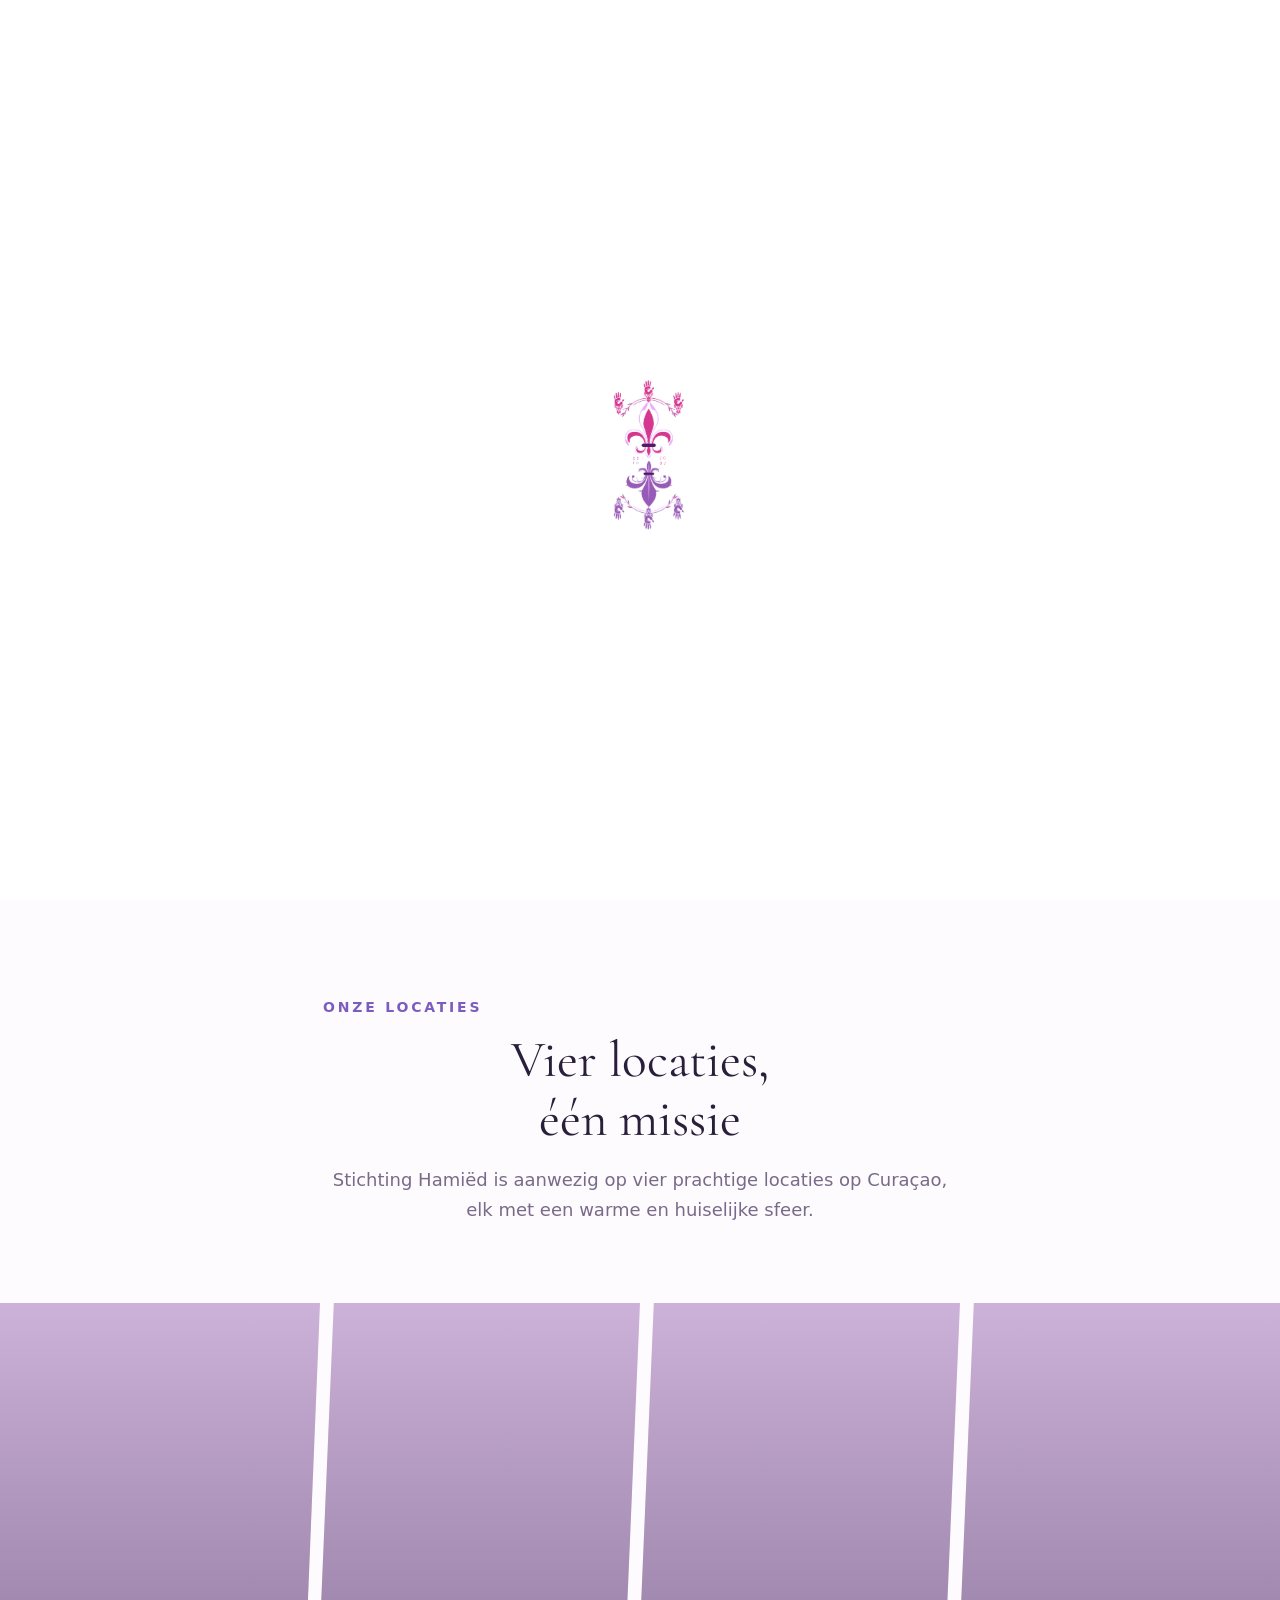
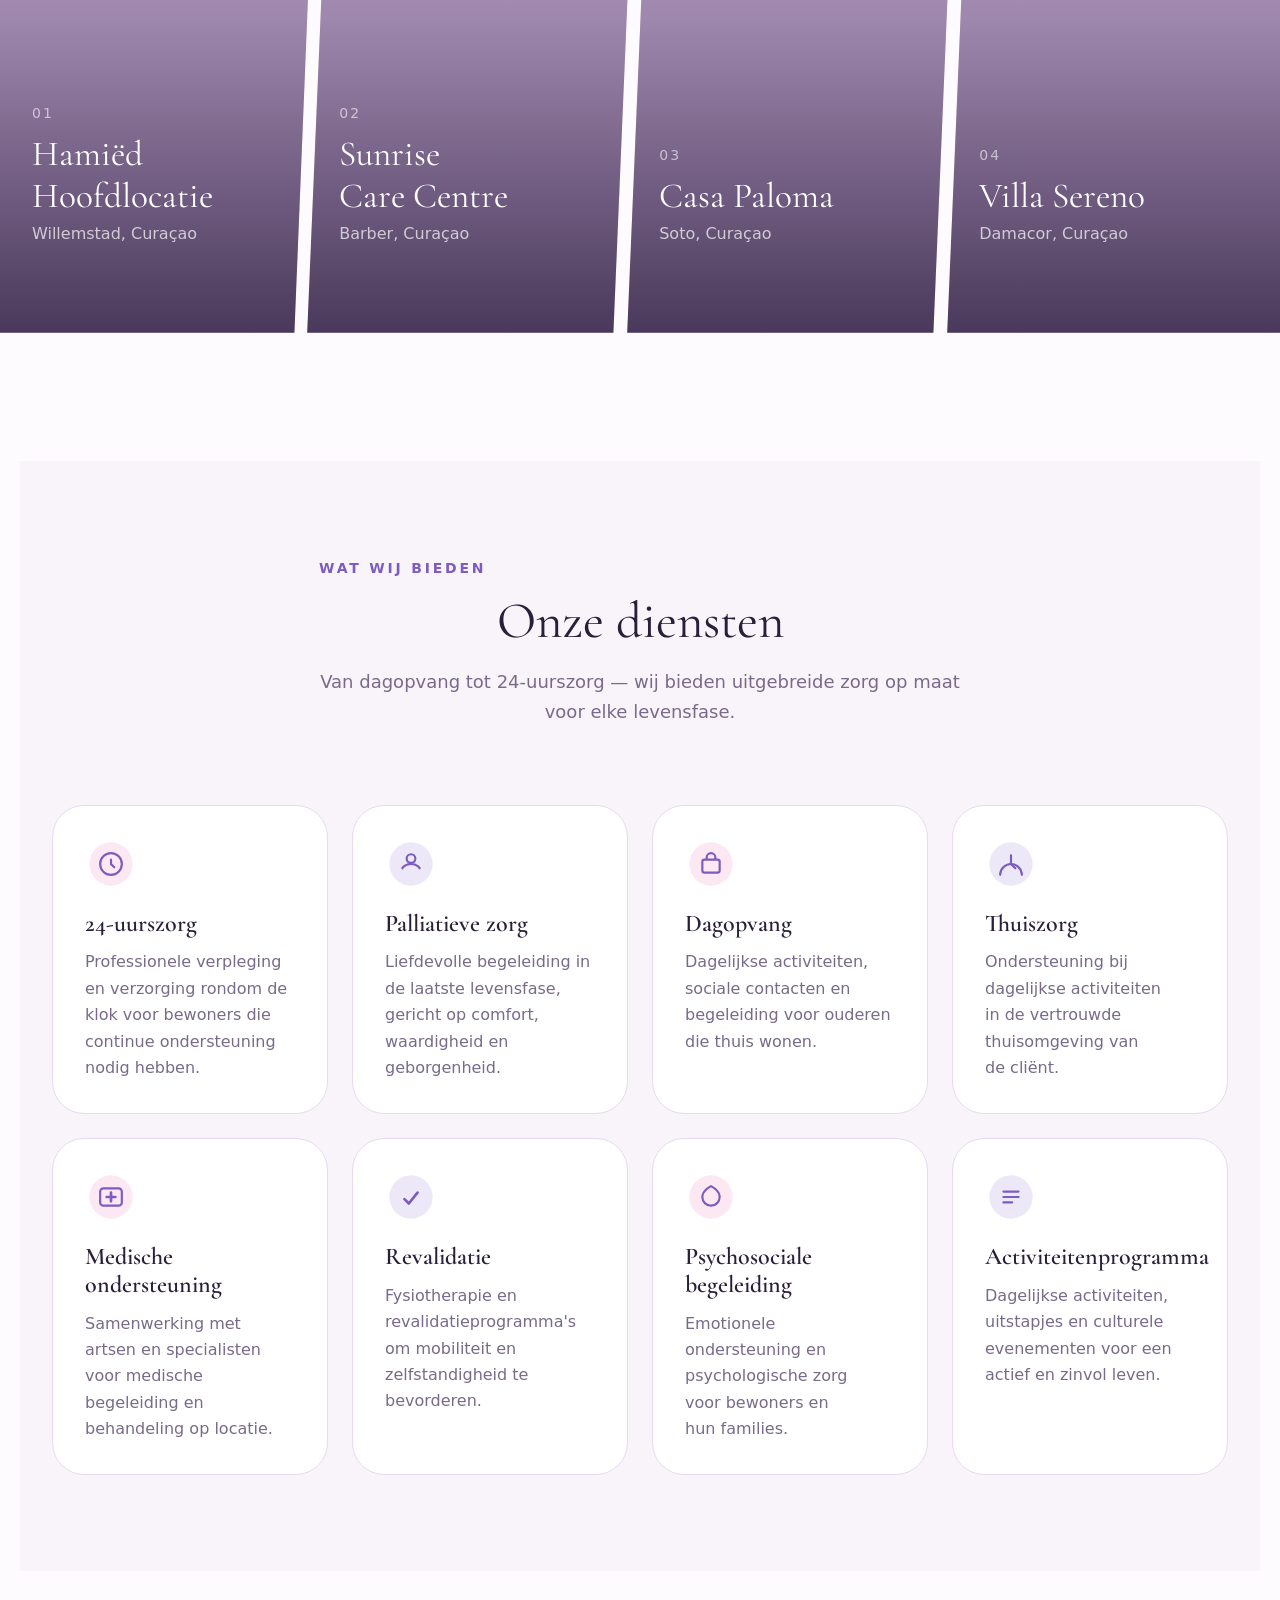
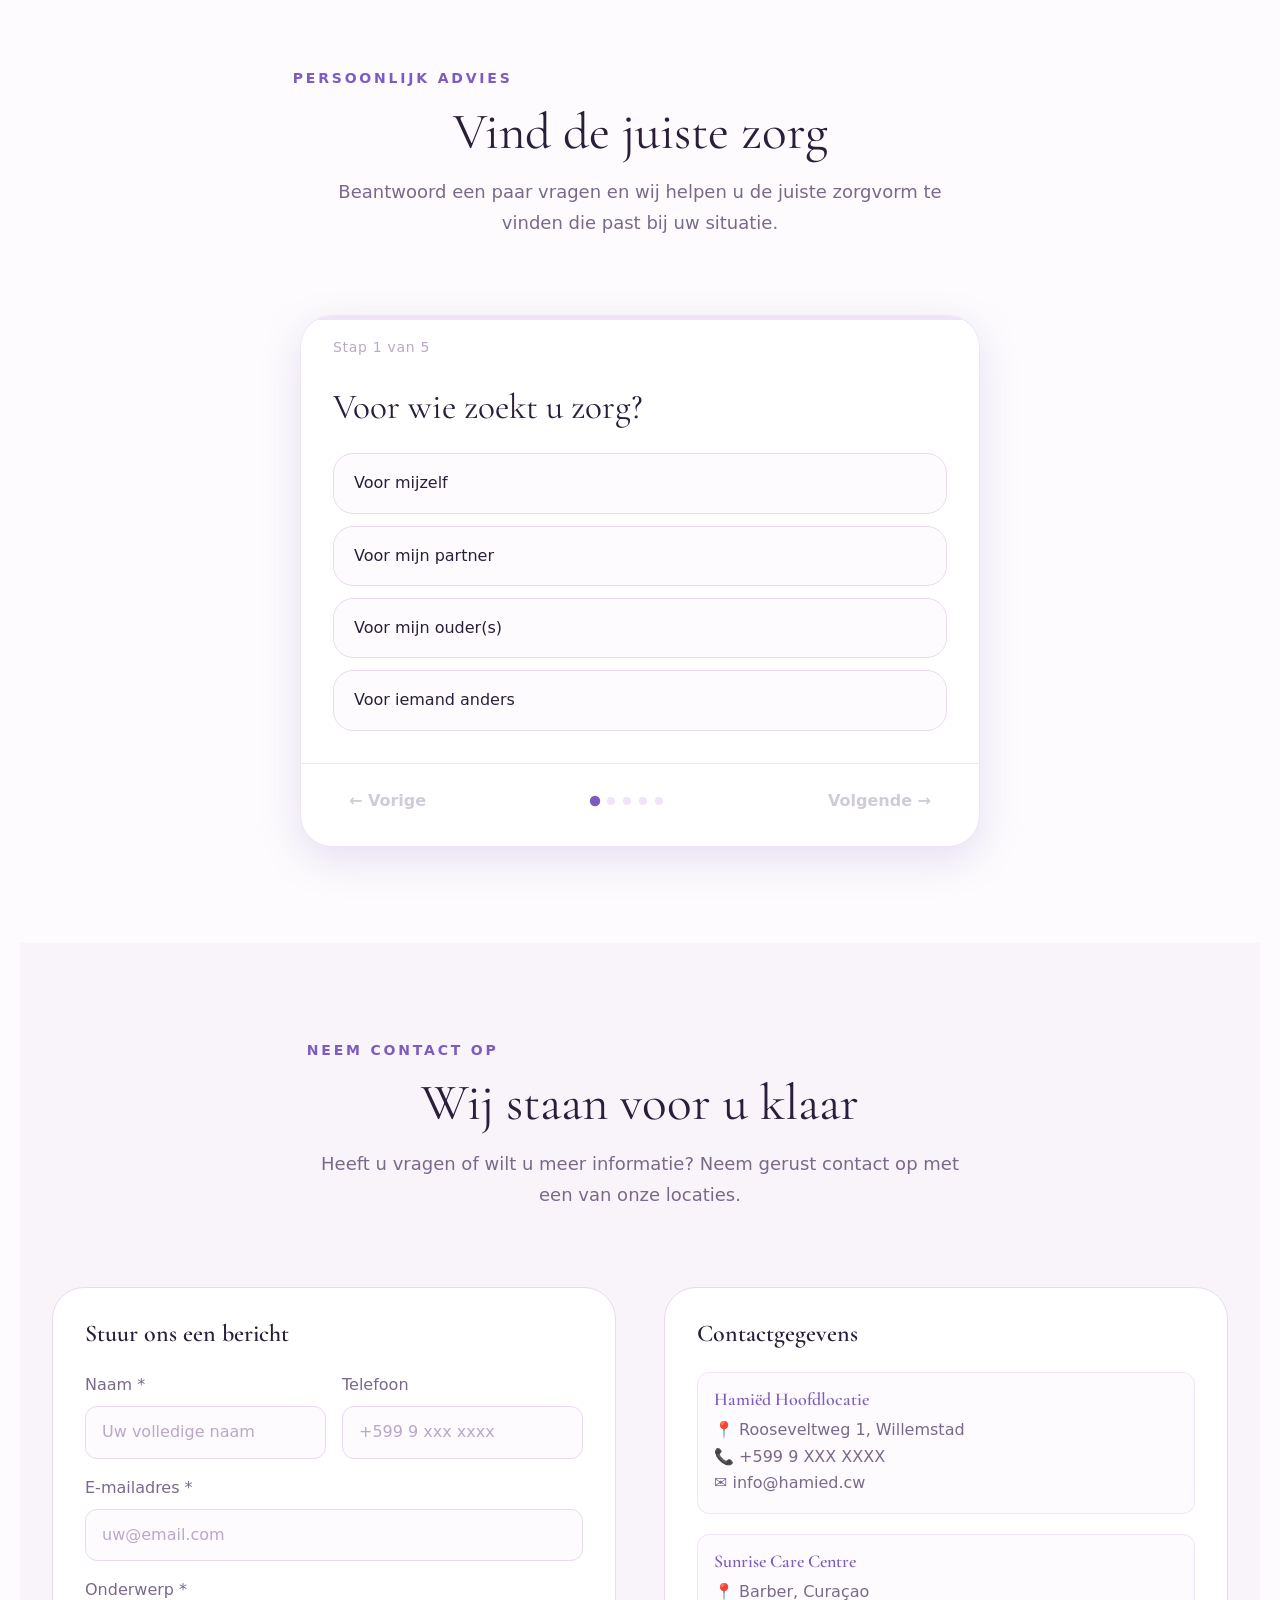
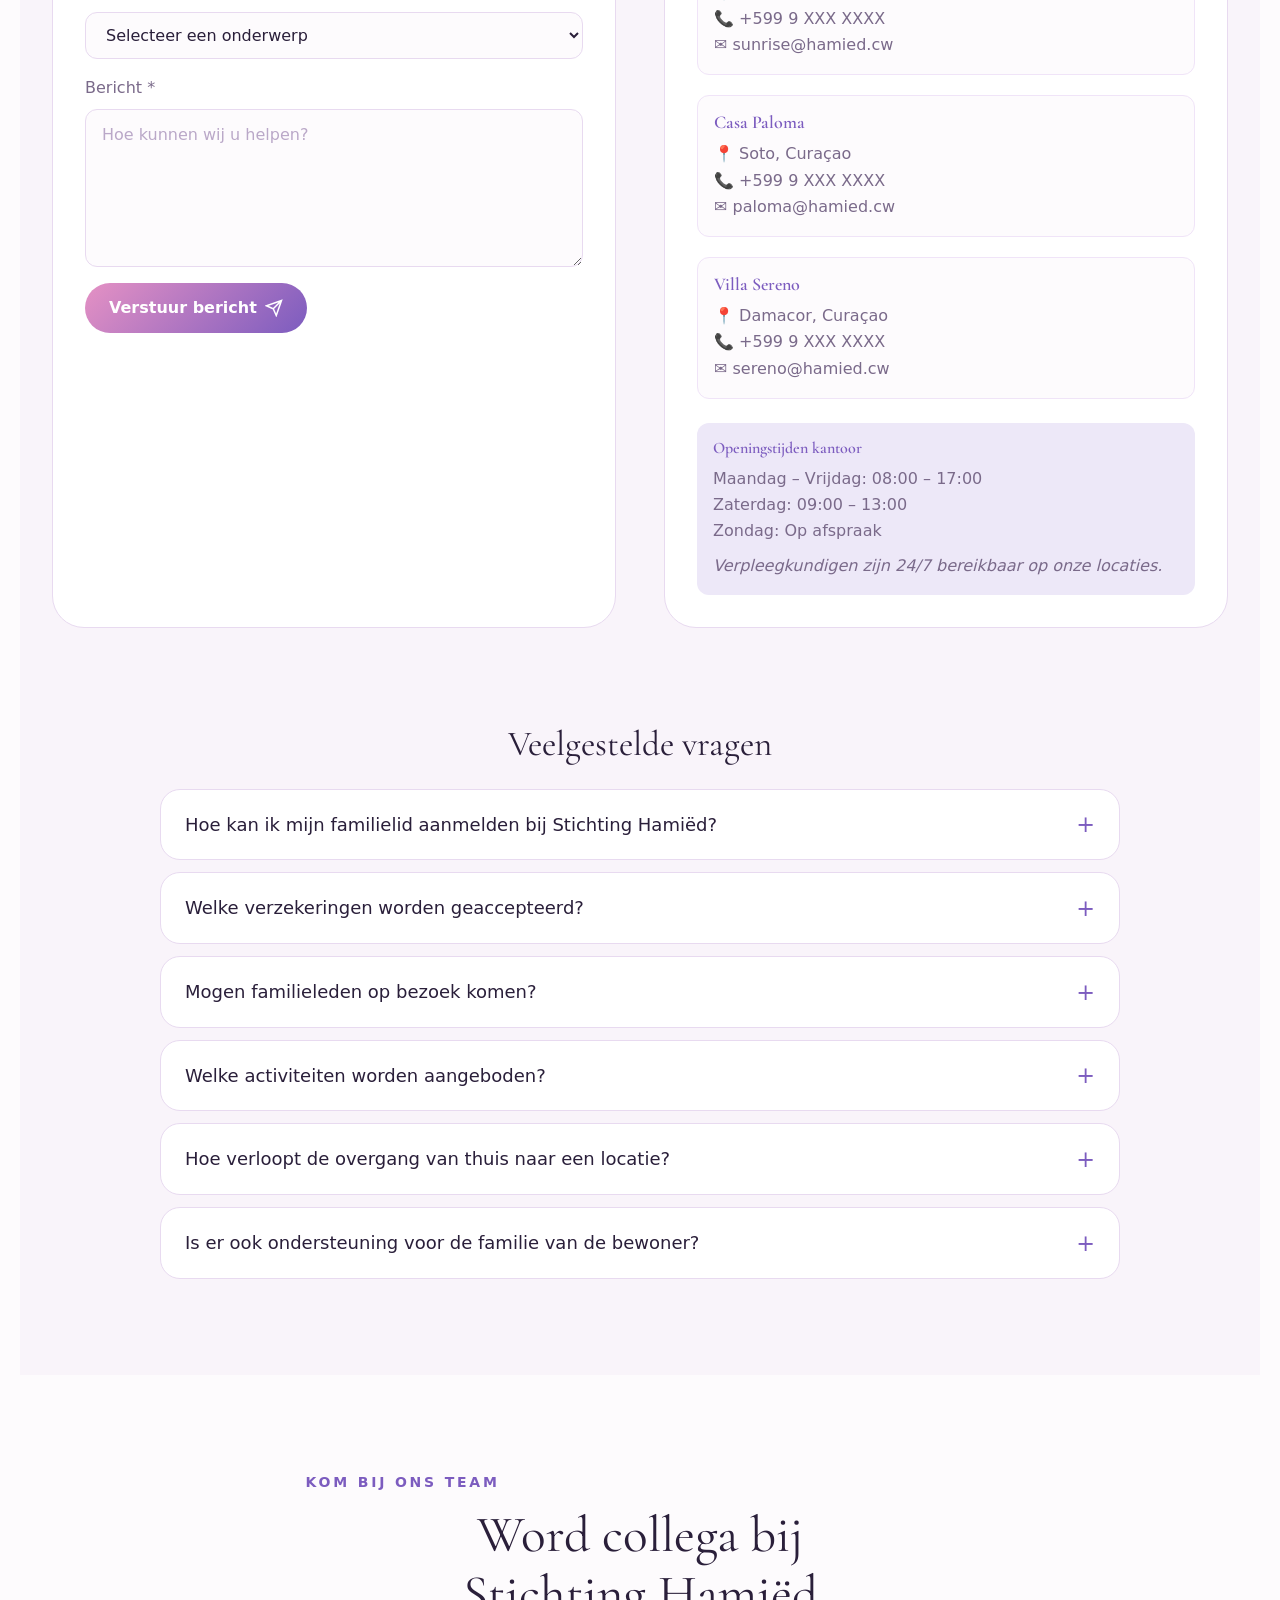
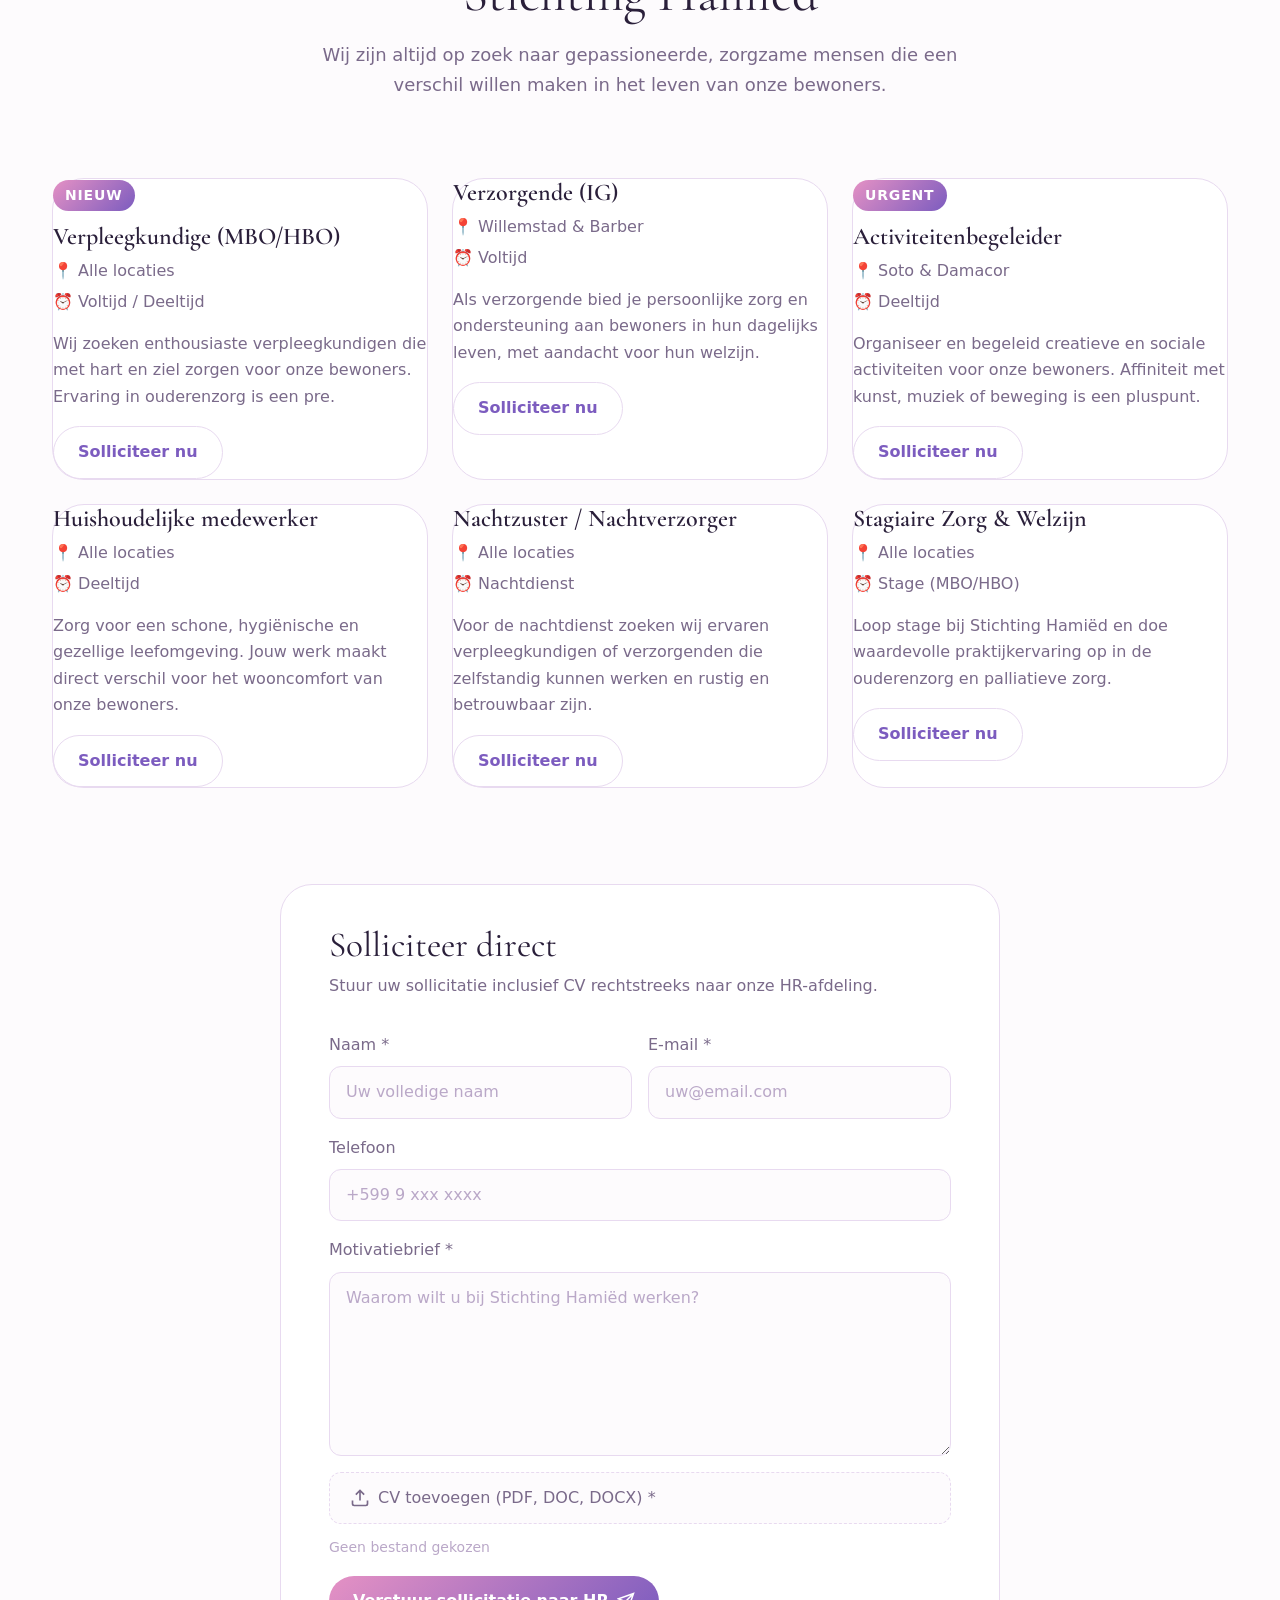
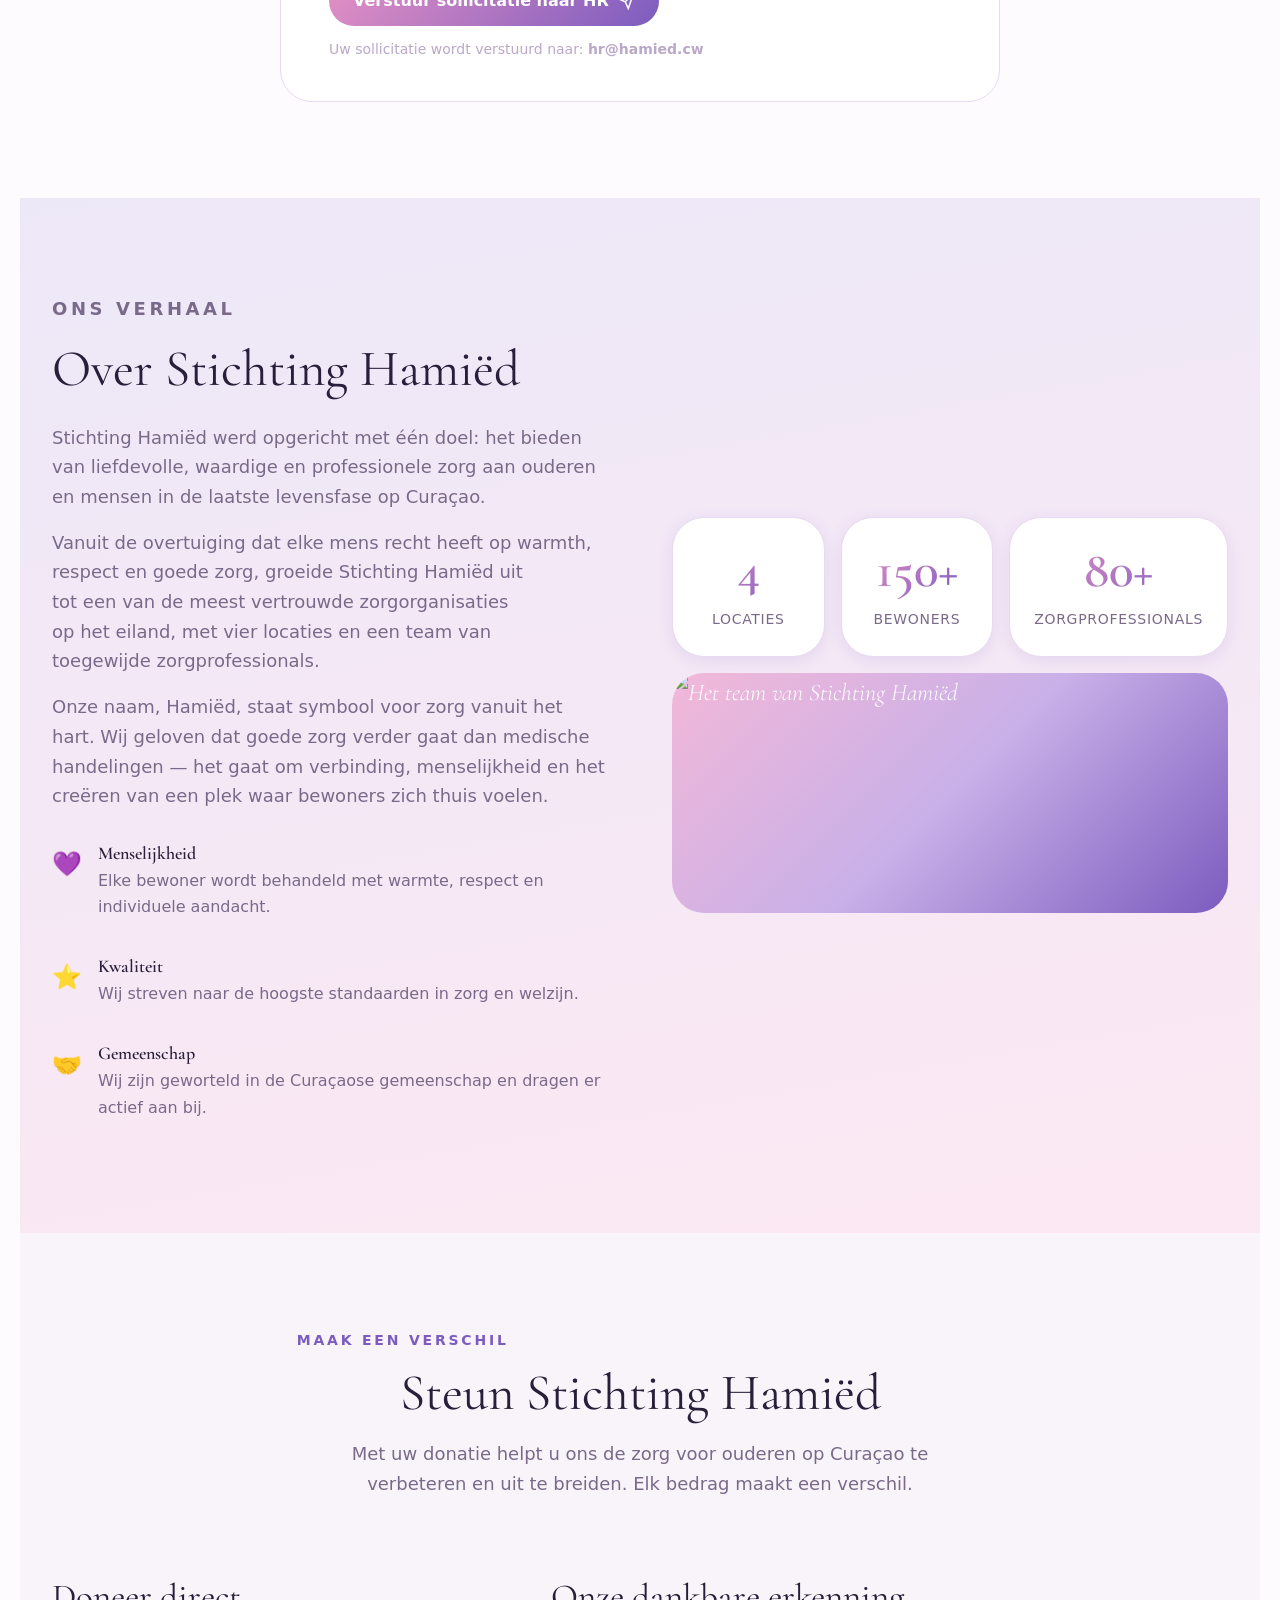
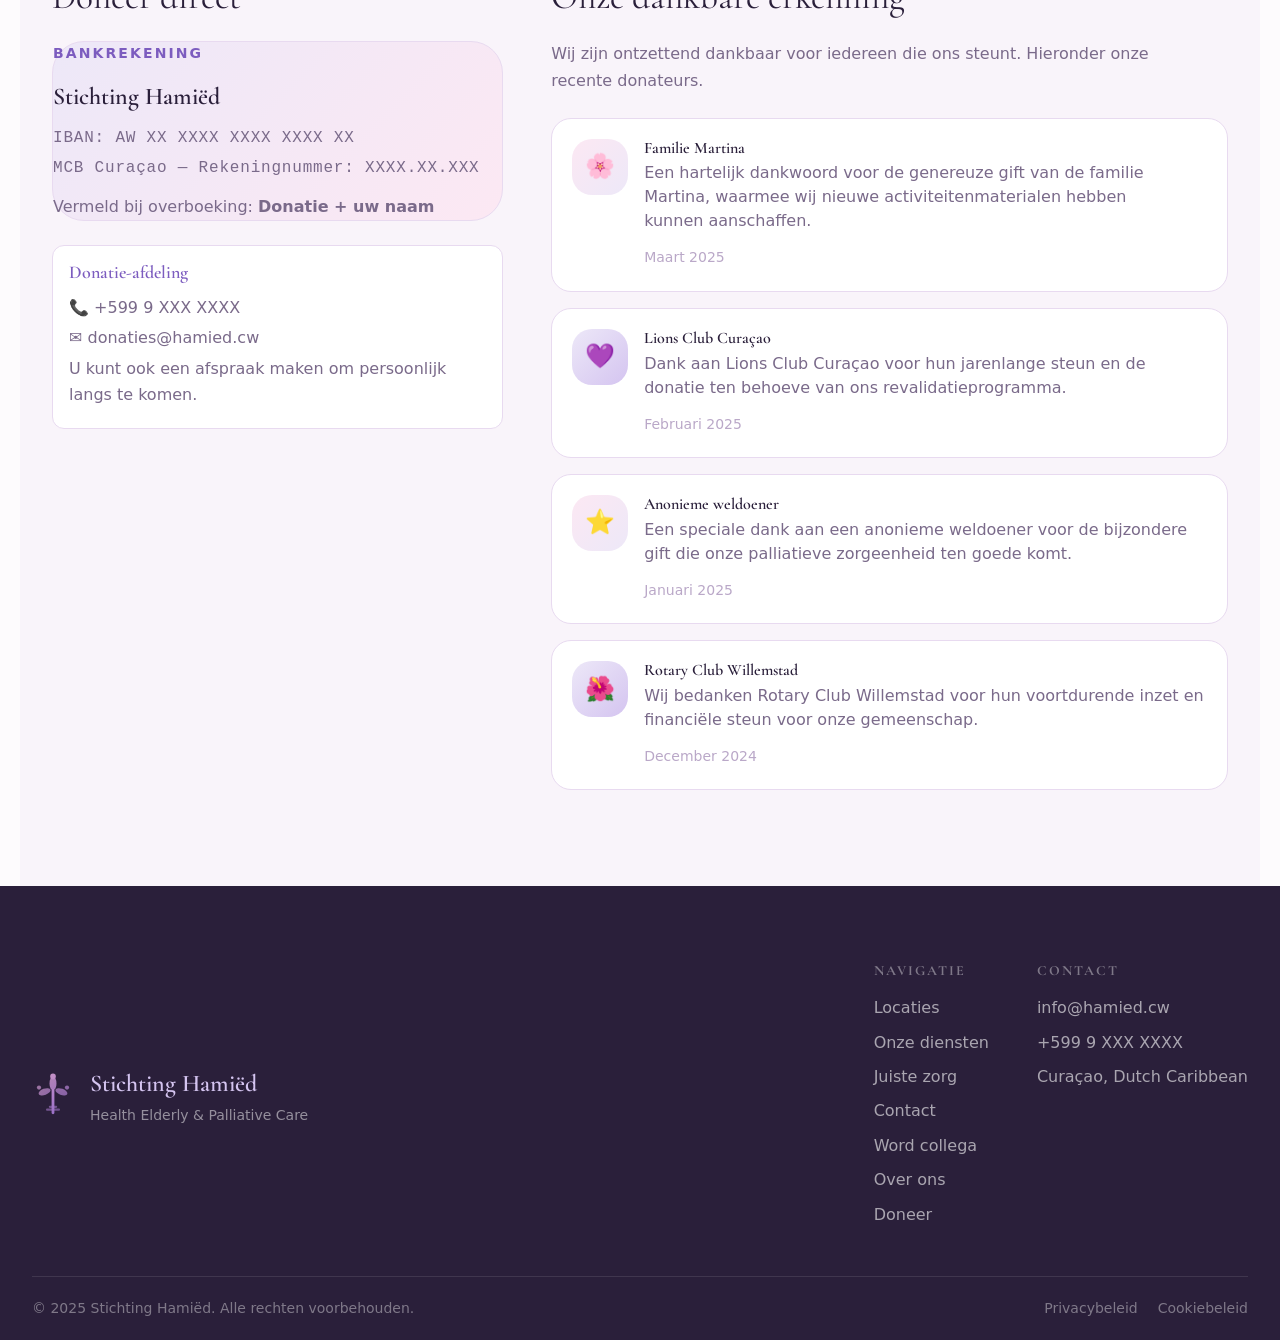
==== commit 4c97669c: "Add splash screen, hero video, persistent nav, and asset folders - Splash screen with zoom-in logo a" ====
--- a/index.html
+++ b/index.html
@@ -20,6 +20,13 @@
   <link rel="stylesheet" href="style.css" />
 </head>
 <body>
+
+  <!-- ═══════════════════════════════════════════
+       SPLASH SCREEN
+  ═══════════════════════════════════════════ -->
+  <div class="splash-screen" id="splash-screen" aria-hidden="true">
+    <img class="splash-logo" src="assets/images/splash.png" alt="Stichting Hamiëd" />
+  </div>
 
   <!-- ═══════════════════════════════════════════
        FLOATING NAVIGATION
--- a/style.css
+++ b/style.css
@@ -83,6 +83,30 @@
   --nav-h: 80px;
 }
 
+/* ═══════════════════════════════════════════
+   SPLASH SCREEN
+═══════════════════════════════════════════ */
+.splash-screen {
+  position: fixed;
+  inset: 0;
+  z-index: 9999;
+  background: #ffffff;
+  display: flex;
+  align-items: center;
+  justify-content: center;
+  pointer-events: none;
+}
+
+.splash-logo {
+  width: clamp(120px, 30vw, 280px);
+  height: auto;
+  will-change: transform, opacity;
+}
+
+.splash-screen.splash-hidden {
+  display: none;
+}
+
 /* ─── Base Reset ─── */
 *, *::before, *::after { box-sizing: border-box; margin: 0; padding: 0; }
 
@@ -135,11 +159,16 @@
   height: var(--nav-h);
   display: flex;
   align-items: center;
+  background: rgba(253, 251, 253, 0.96);
+  border-bottom: 1px solid var(--color-divider);
+  backdrop-filter: blur(18px) saturate(1.4);
+  -webkit-backdrop-filter: blur(18px) saturate(1.4);
+  box-shadow: 0 1px 0 var(--color-divider), var(--shadow-sm);
   transition: background var(--transition-interactive), backdrop-filter var(--transition-interactive), box-shadow var(--transition-interactive);
 }
 
 .site-header.scrolled {
-  background: rgba(253, 251, 253, 0.88);
+  background: rgba(253, 251, 253, 0.98);
   backdrop-filter: blur(20px) saturate(1.4);
   -webkit-backdrop-filter: blur(20px) saturate(1.4);
   box-shadow: 0 1px 0 var(--color-divider), var(--shadow-sm);
@@ -299,12 +328,16 @@
   position: absolute;
   inset: 0;
   z-index: 0;
+  overflow: hidden;
 }
 
 .hero-video {
+  position: absolute;
+  inset: 0;
   width: 100%; height: 100%;
   object-fit: cover;
   object-position: center;
+  z-index: 0;
 }
 
 .hero-video-fallback {
@@ -313,6 +346,13 @@
   background: linear-gradient(135deg, #c9aae0 0%, #e8b4d4 30%, #f0c8e8 55%, #b89ad4 80%, #8b6bbf 100%);
   background-size: 300% 300%;
   animation: gradientShift 12s ease-in-out infinite;
+  z-index: 1;
+  transition: opacity 0.6s ease;
+}
+
+.hero-video-wrap.media-ready .hero-video-fallback {
+  opacity: 0;
+  pointer-events: none;
 }
 
 @keyframes gradientShift {
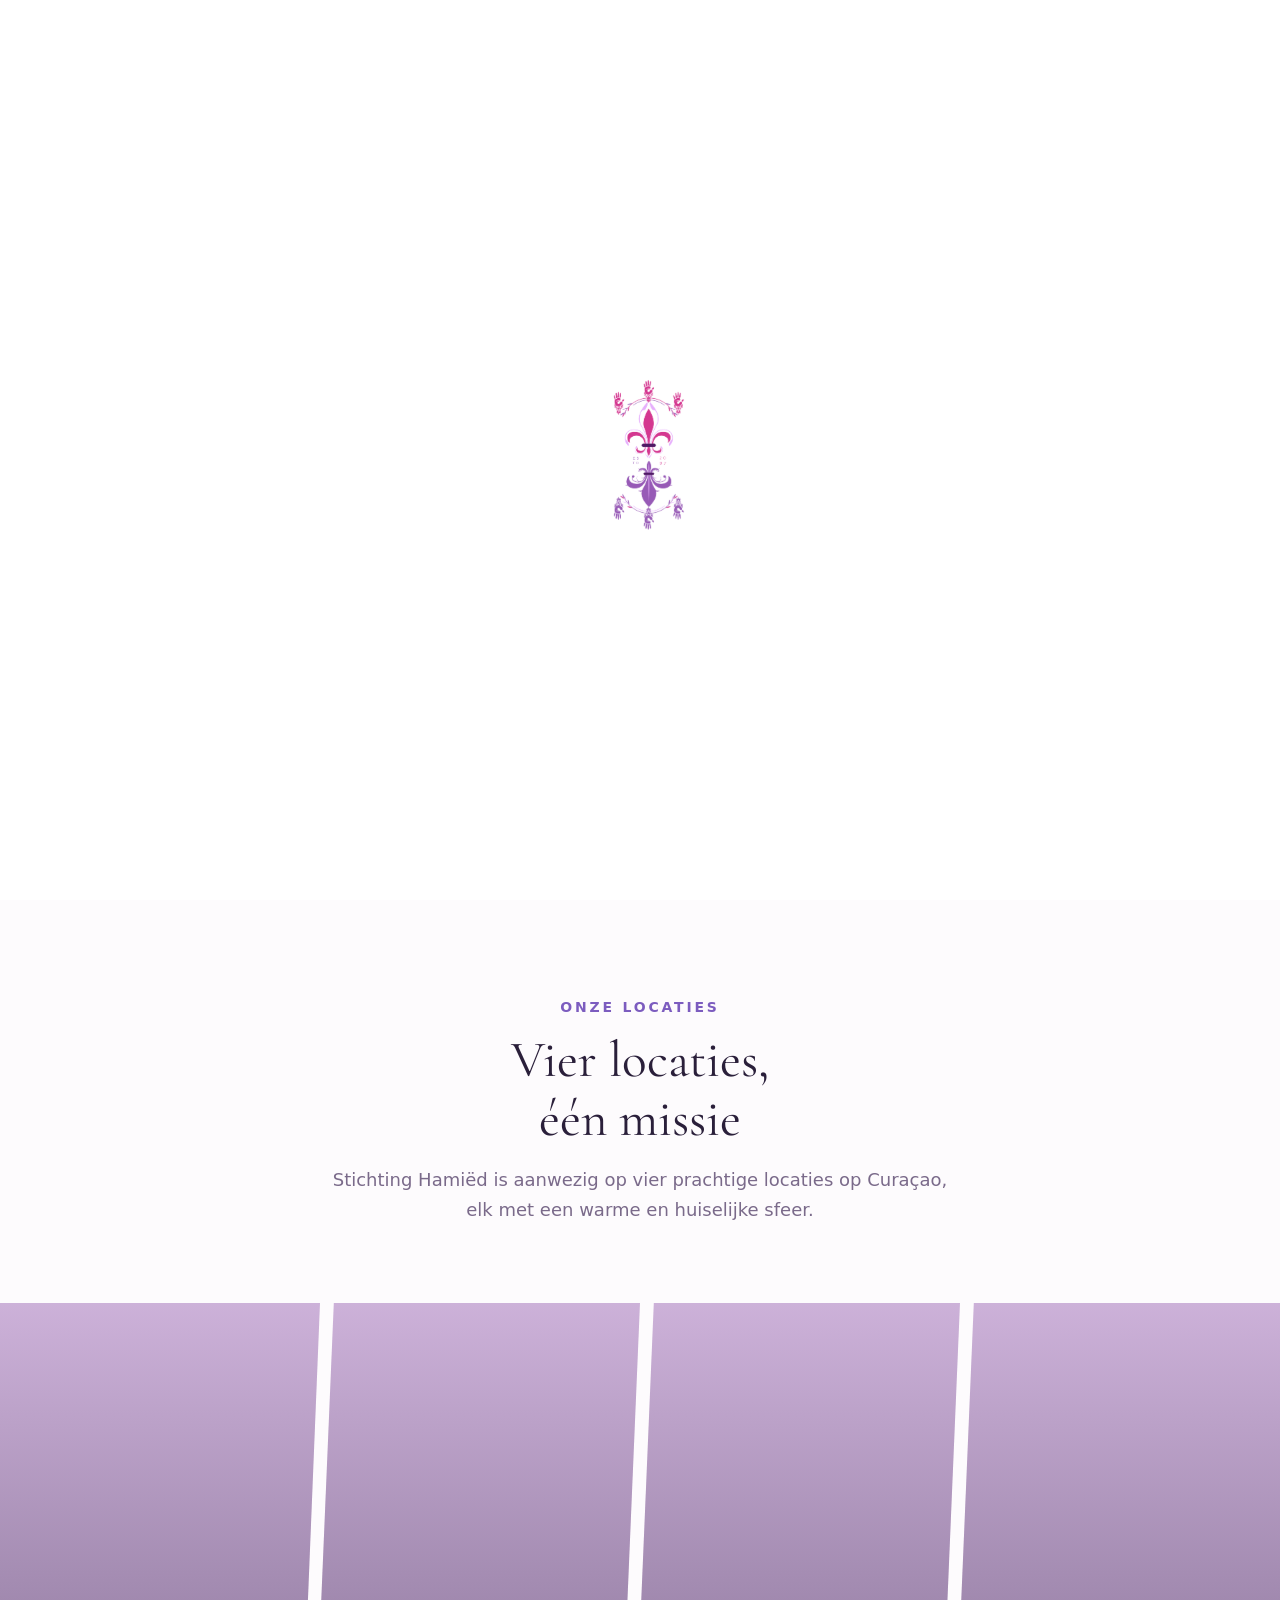
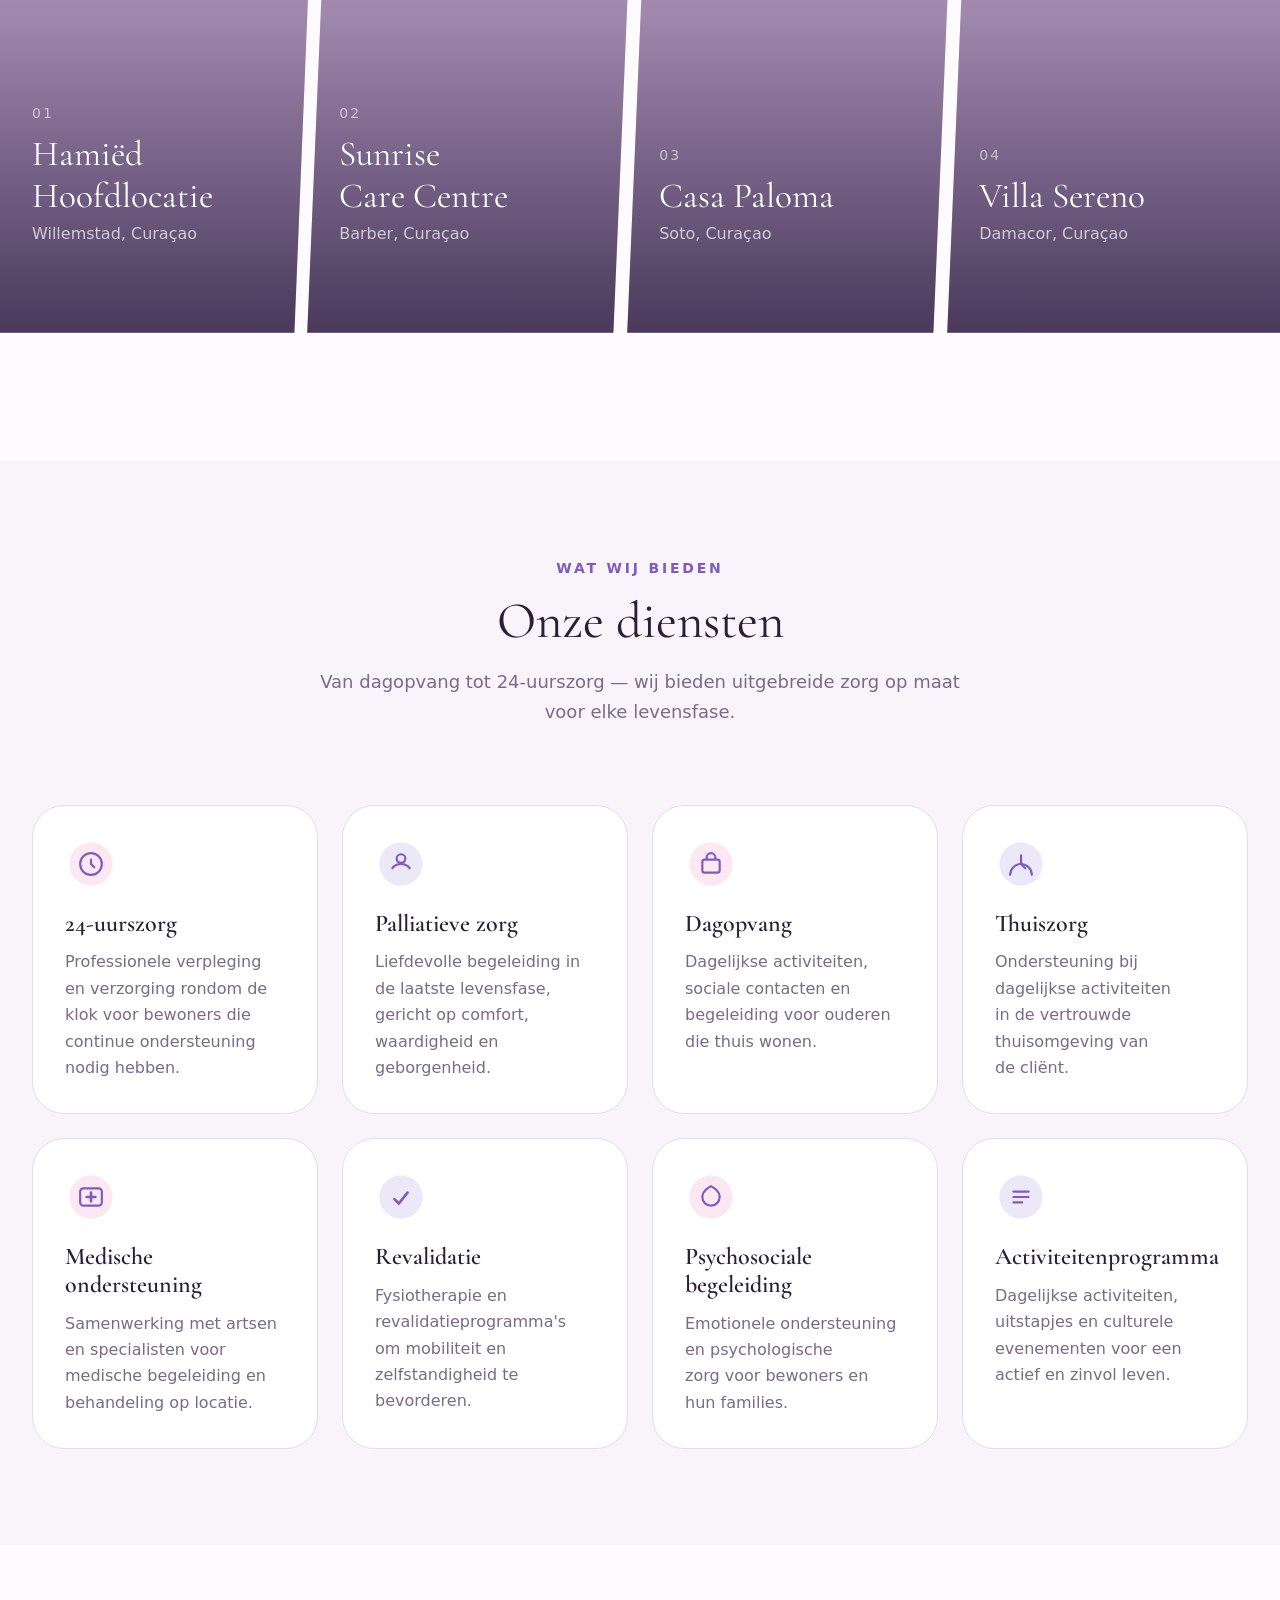
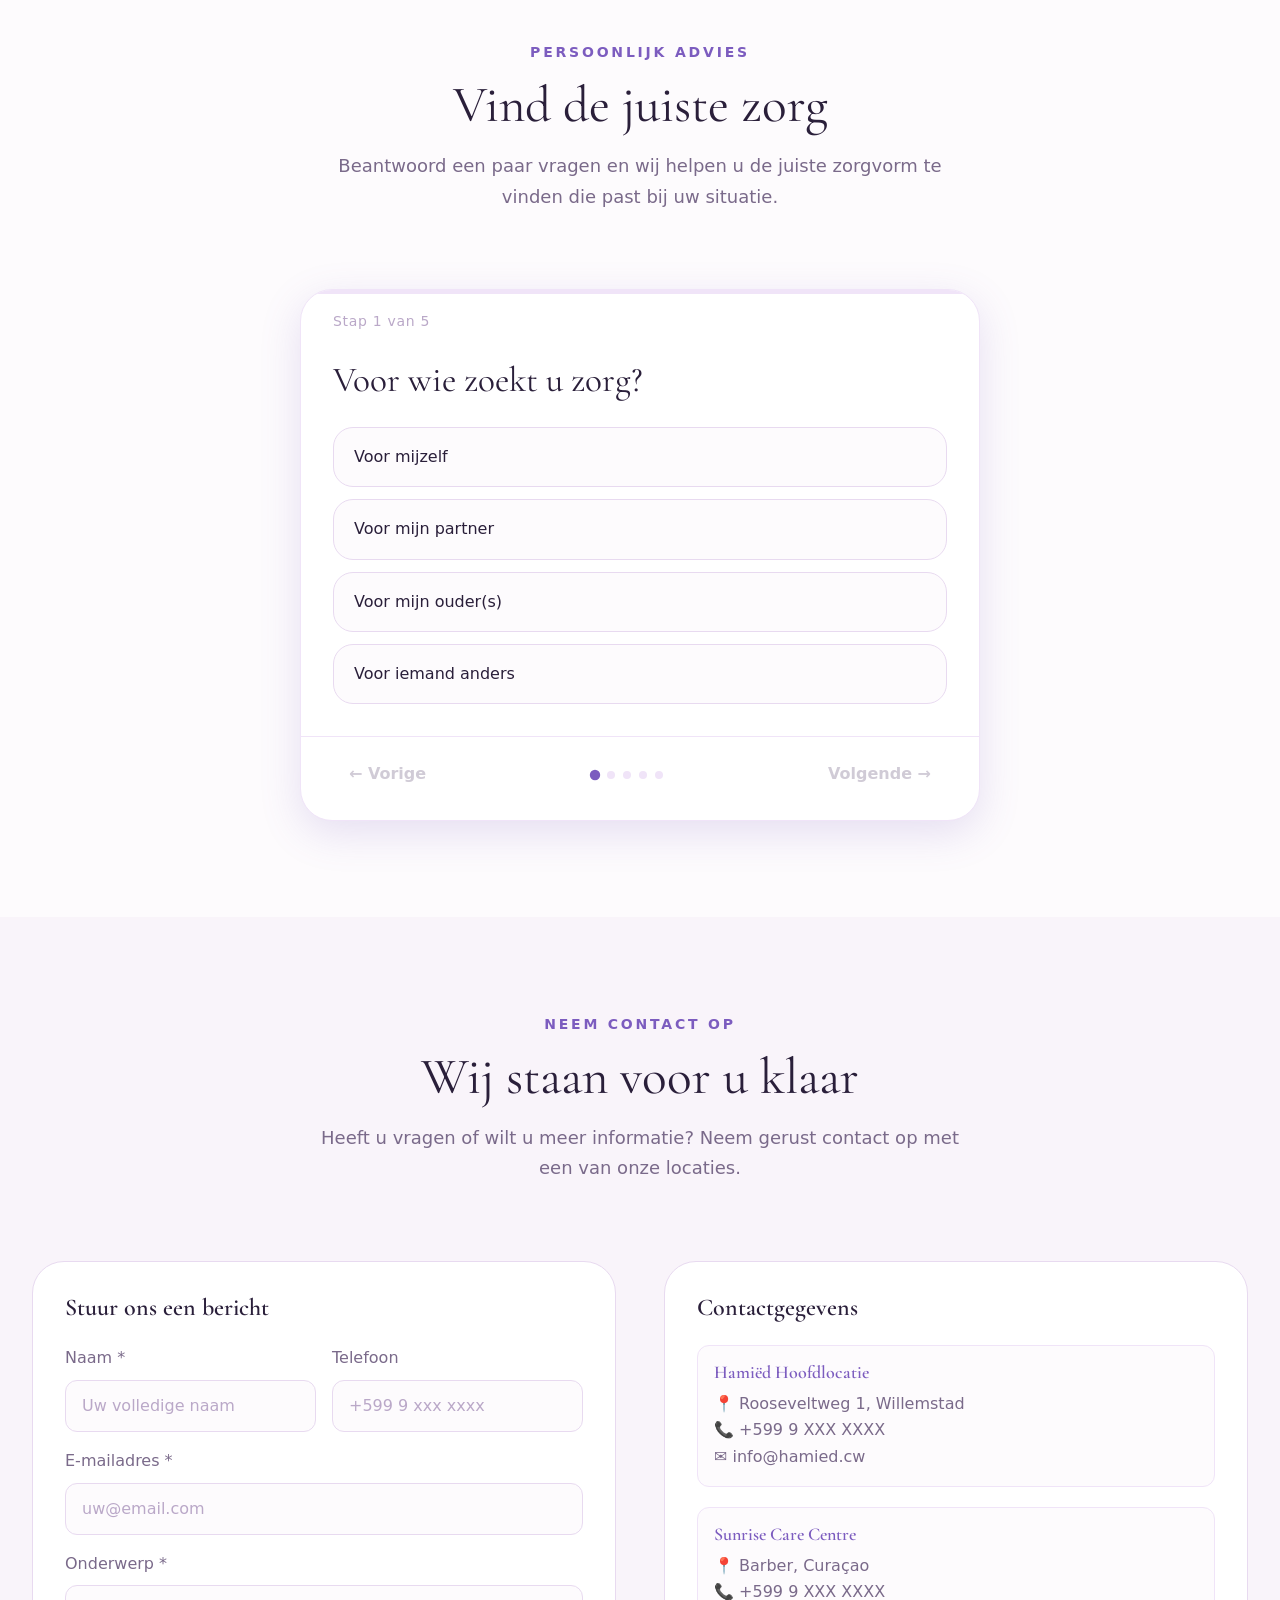
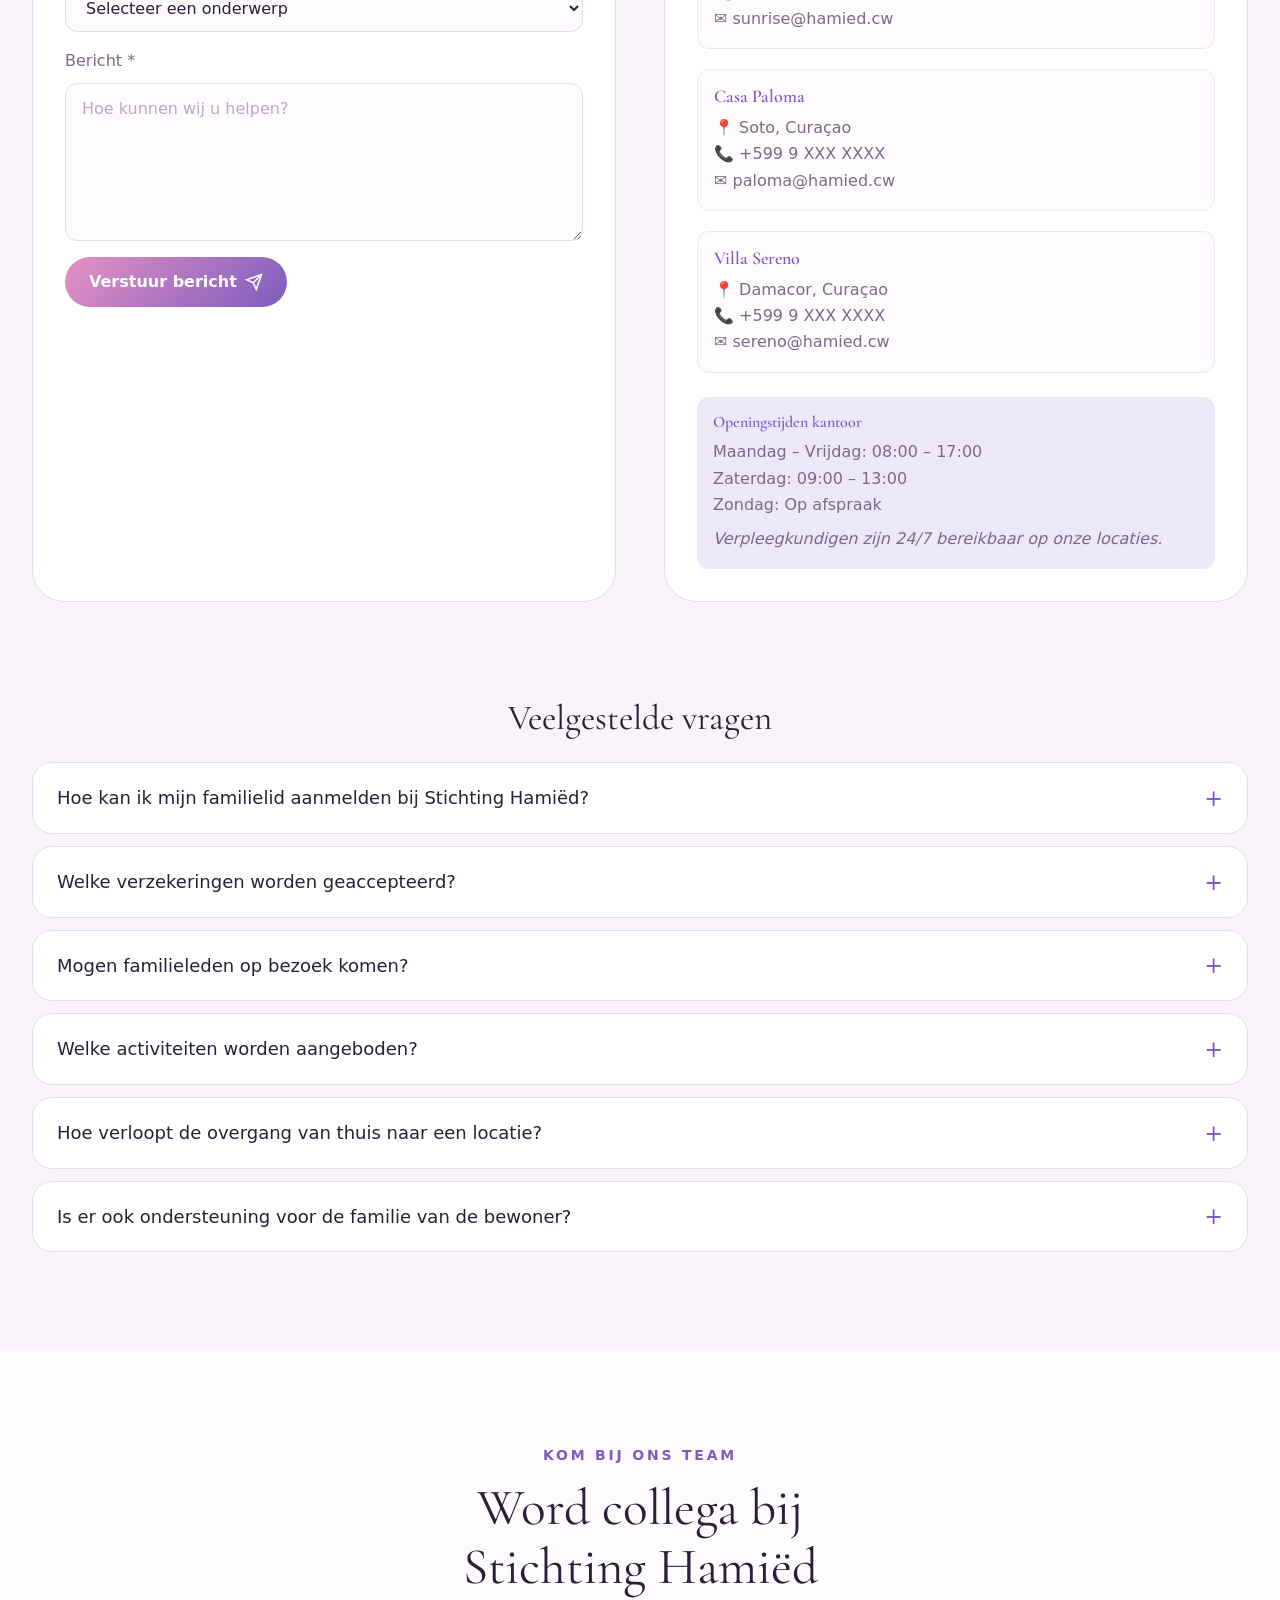
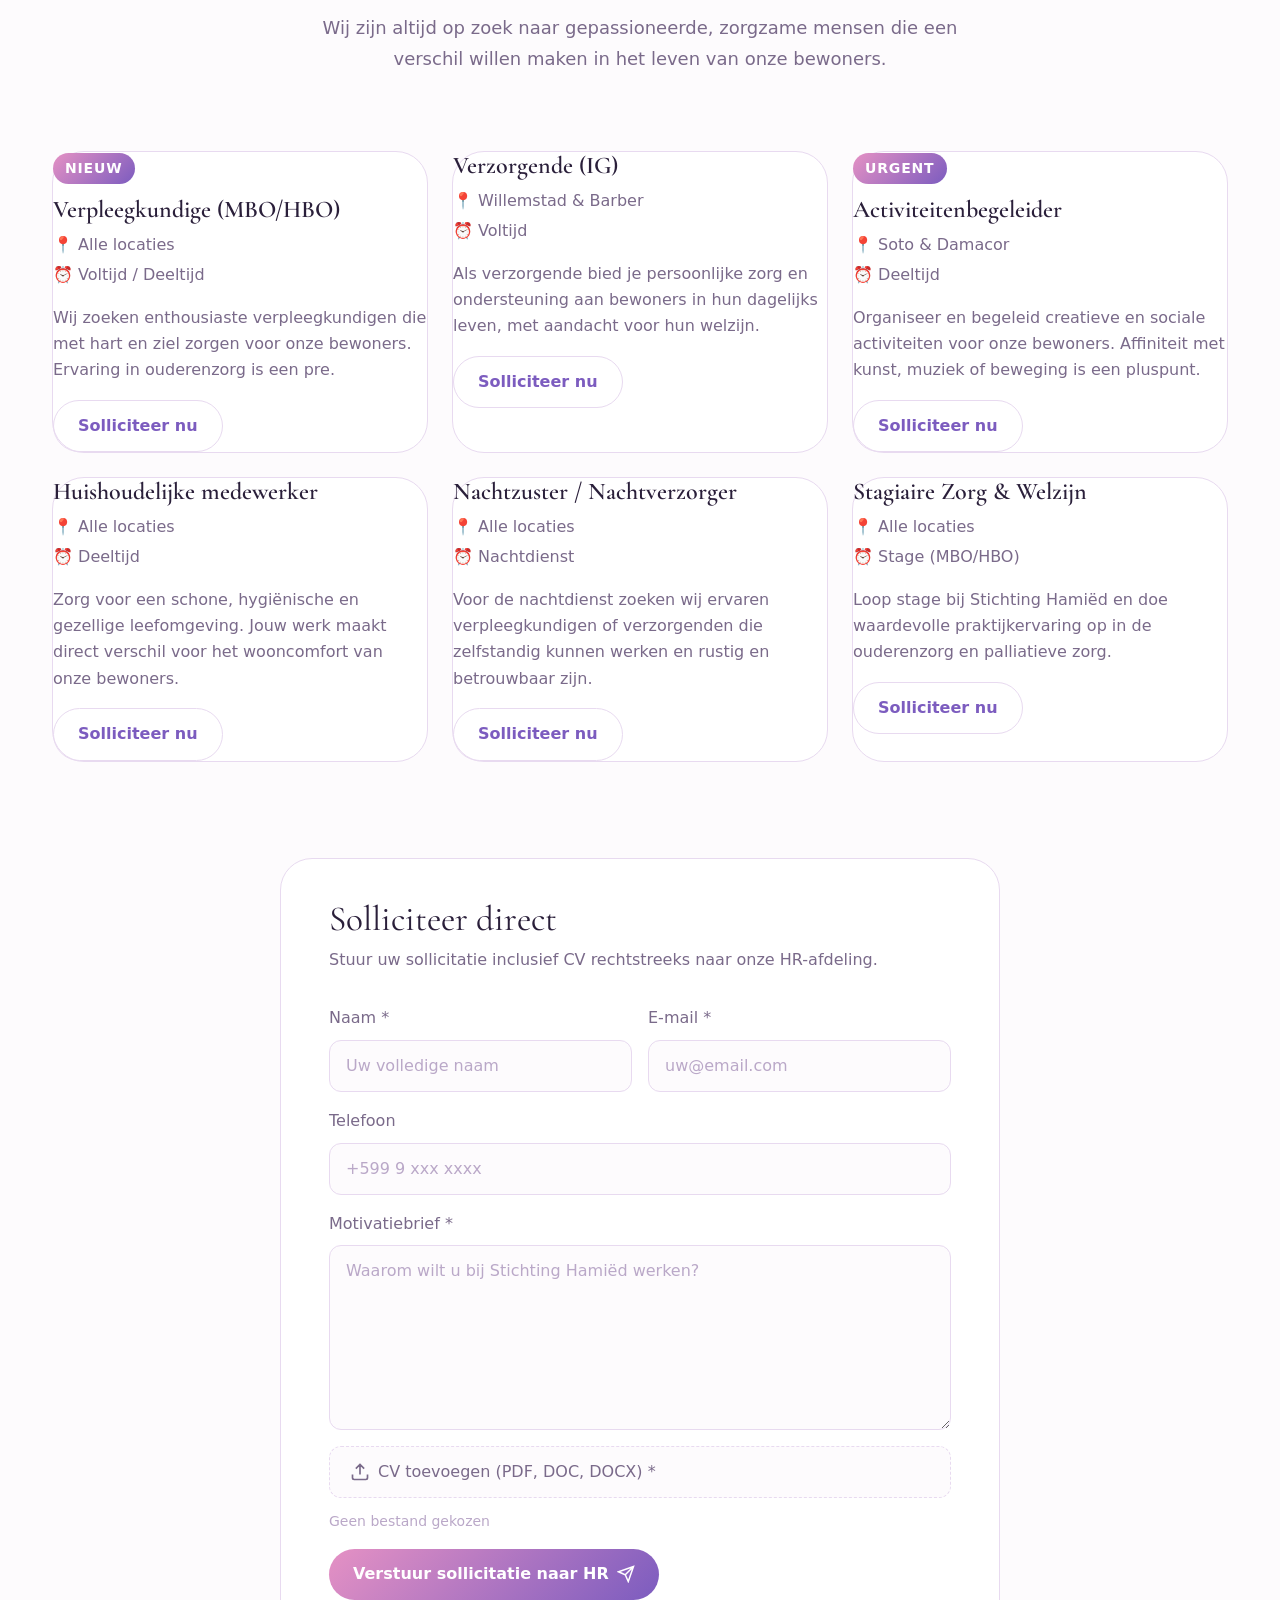
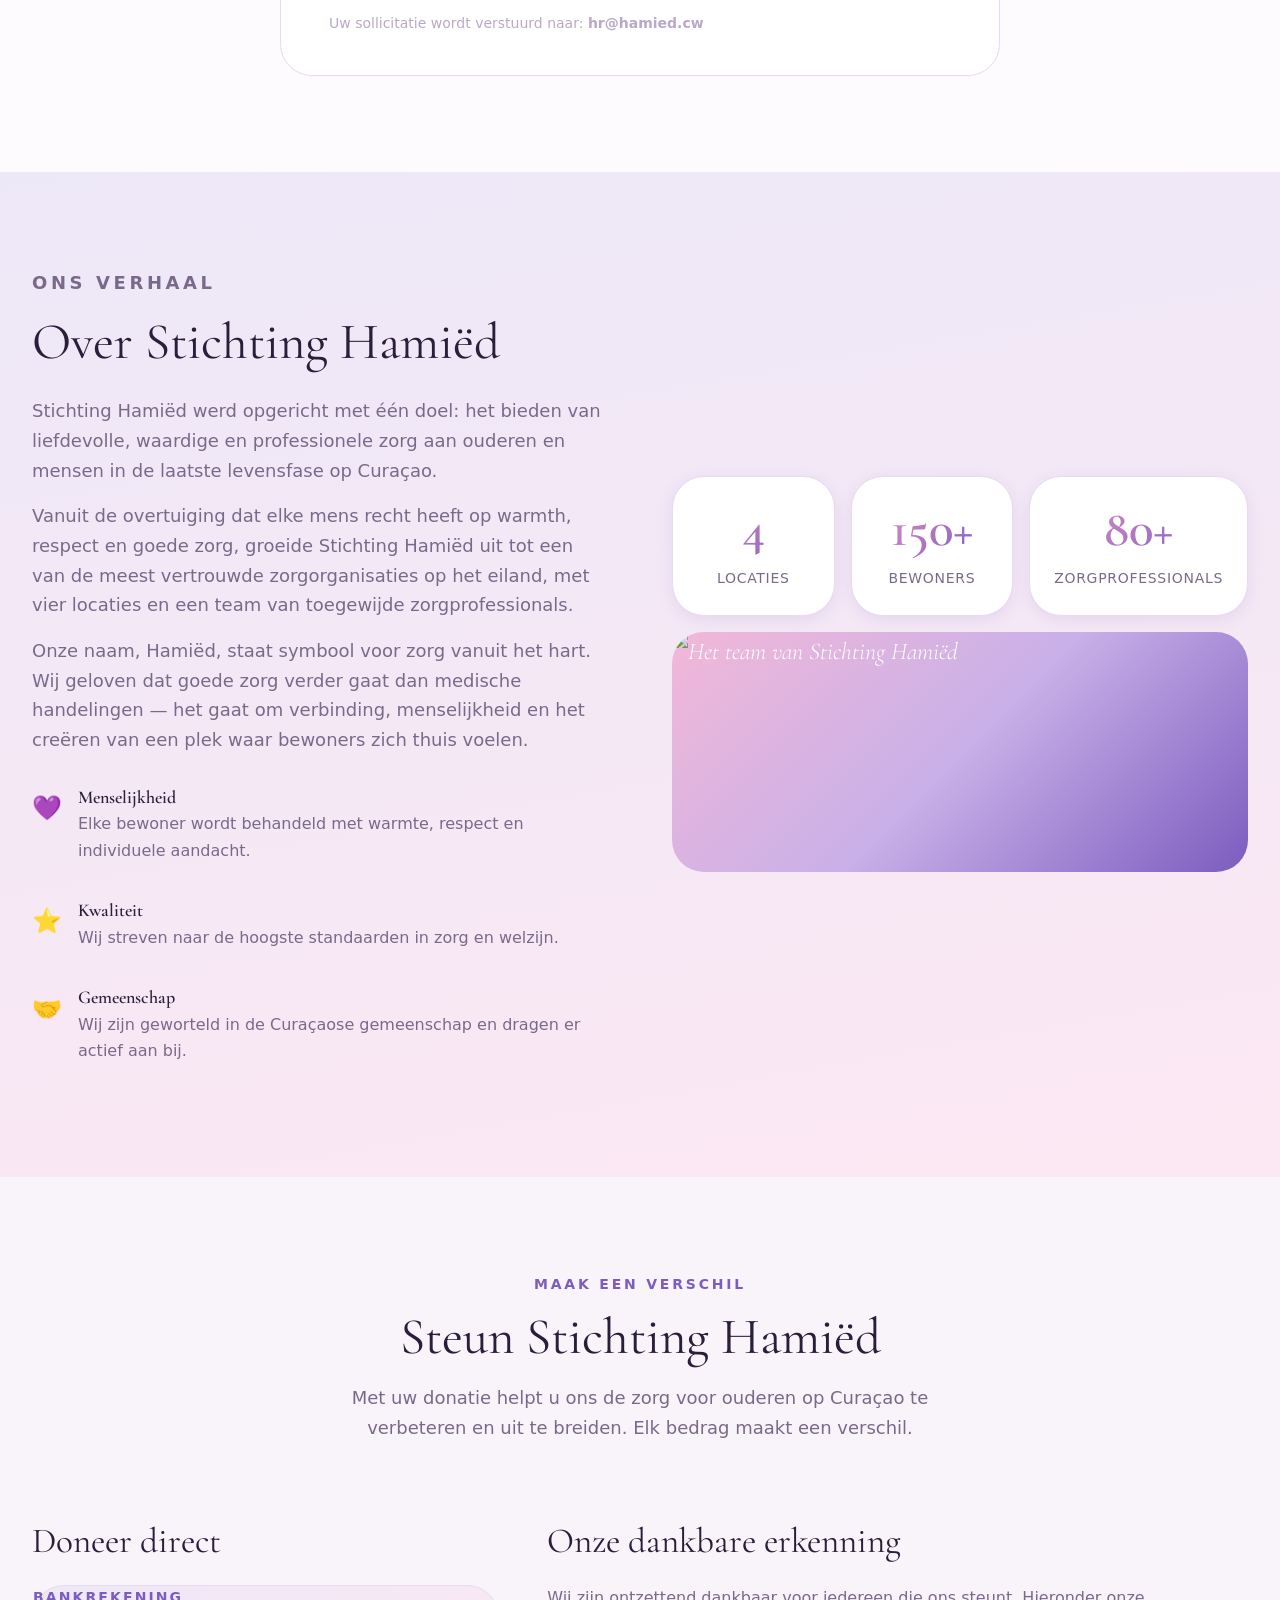
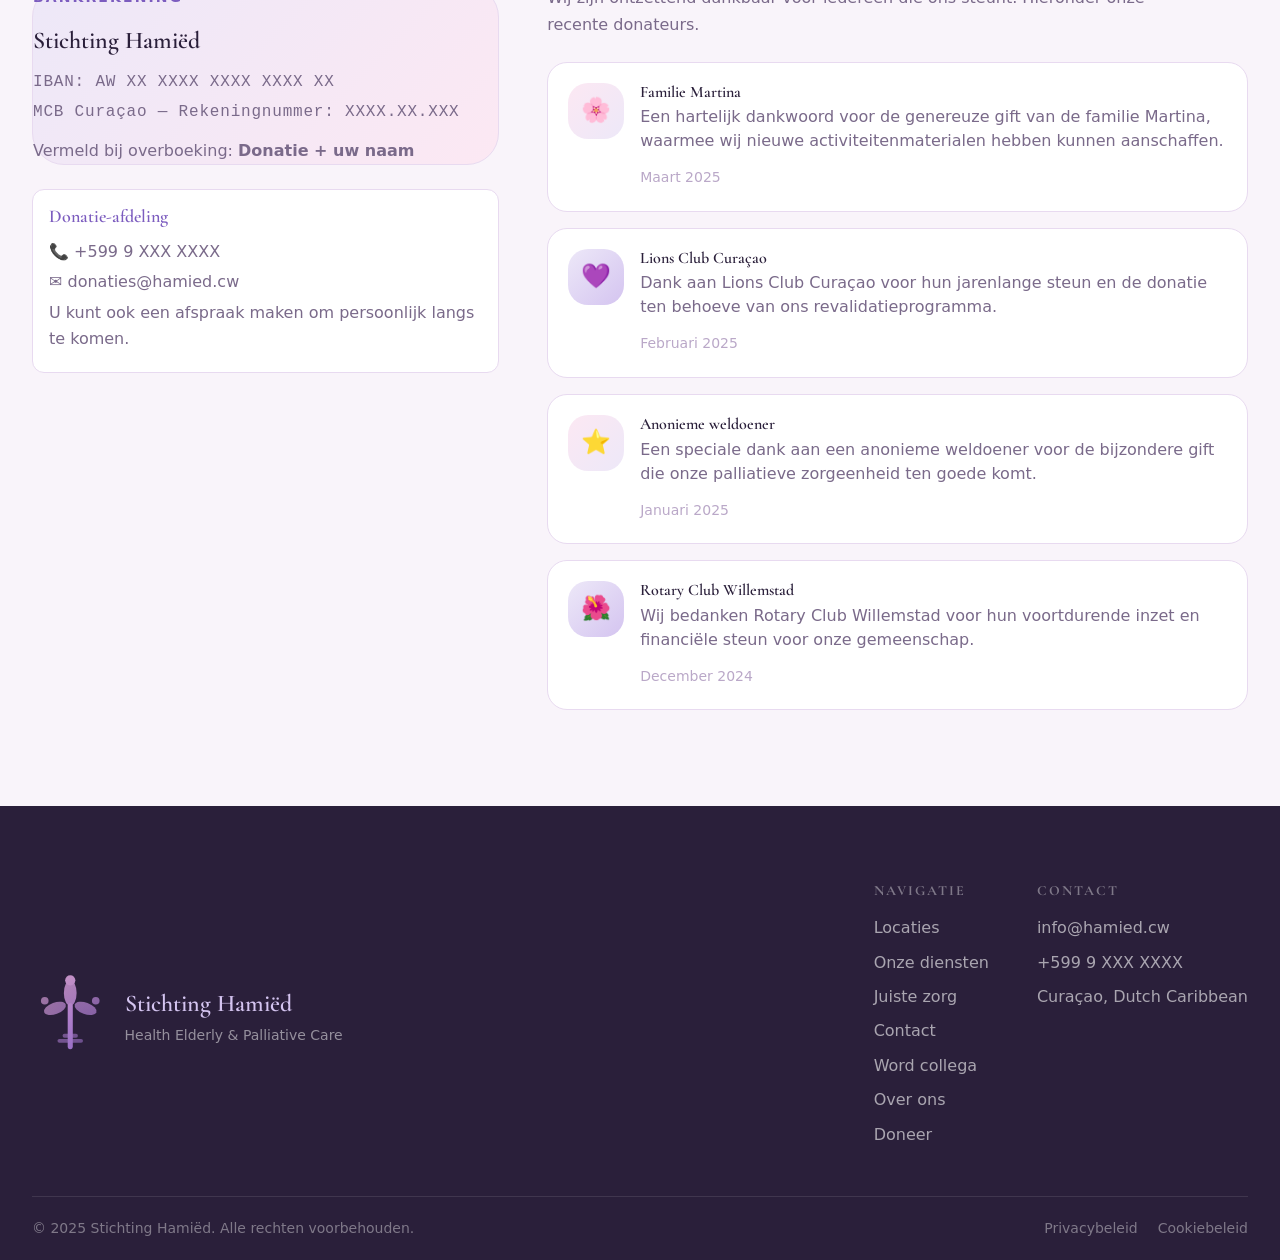
==== commit c53c1ea7: "UI polish: full-width sections, liquid glass nav, splash logo swap - All sections (Services, Contact" ====
--- a/index.html
+++ b/index.html
@@ -34,32 +34,7 @@
   <header class="site-header" id="site-header">
     <div class="header-inner">
       <a href="#hero" class="logo-link" aria-label="Stichting Hamiëd — naar de startpagina">
-        <svg class="logo-svg" viewBox="0 0 60 80" fill="none" xmlns="http://www.w3.org/2000/svg" aria-hidden="true">
-          <!-- Fleur-de-lis inspired mark -->
-          <g>
-            <!-- Center stem -->
-            <rect x="28" y="30" width="4" height="36" rx="2" fill="url(#grad-main)"/>
-            <!-- Center top petal -->
-            <ellipse cx="30" cy="22" rx="5" ry="10" fill="url(#grad-main)" opacity="0.9"/>
-            <circle cx="30" cy="12" r="4" fill="url(#grad-main)"/>
-            <!-- Left petal -->
-            <ellipse cx="18" cy="34" rx="9" ry="5" rx="9" ry="4.5" transform="rotate(-20 18 34)" fill="url(#grad-main)" opacity="0.75"/>
-            <circle cx="10" cy="28" r="3" fill="url(#grad-main)" opacity="0.75"/>
-            <!-- Right petal -->
-            <ellipse cx="42" cy="34" rx="9" ry="4.5" transform="rotate(20 42 34)" fill="url(#grad-main)" opacity="0.75"/>
-            <circle cx="50" cy="28" r="3" fill="url(#grad-main)" opacity="0.75"/>
-            <!-- Base cross -->
-            <rect x="20" y="58" width="20" height="3" rx="1.5" fill="url(#grad-main)" opacity="0.6"/>
-            <rect x="24" y="54" width="12" height="3" rx="1.5" fill="url(#grad-main)" opacity="0.6"/>
-          </g>
-          <defs>
-            <linearGradient id="grad-main" x1="0" y1="0" x2="60" y2="80" gradientUnits="userSpaceOnUse">
-              <stop offset="0%" stop-color="#d4a0c0"/>
-              <stop offset="50%" stop-color="#b07fcb"/>
-              <stop offset="100%" stop-color="#7c5cbf"/>
-            </linearGradient>
-          </defs>
-        </svg>
+        <img class="logo-svg" src="assets/images/splash.png" alt="Stichting Hamiëd logo" />
         <div class="logo-text">
           <span class="logo-title">Stichting Hamiëd</span>
           <span class="logo-sub">Health Elderly &amp; Palliative Care</span>
--- a/style.css
+++ b/style.css
@@ -150,7 +150,7 @@
 }
 
 /* ═══════════════════════════════════════════
-   NAVIGATION
+   NAVIGATION — Liquid Glass
 ═══════════════════════════════════════════ */
 .site-header {
   position: fixed;
@@ -159,19 +159,35 @@
   height: var(--nav-h);
   display: flex;
   align-items: center;
-  background: rgba(253, 251, 253, 0.96);
-  border-bottom: 1px solid var(--color-divider);
-  backdrop-filter: blur(18px) saturate(1.4);
-  -webkit-backdrop-filter: blur(18px) saturate(1.4);
-  box-shadow: 0 1px 0 var(--color-divider), var(--shadow-sm);
-  transition: background var(--transition-interactive), backdrop-filter var(--transition-interactive), box-shadow var(--transition-interactive);
-}
-
+
+  /* Liquid glass base */
+  background: rgba(255, 255, 255, 0.12);
+  backdrop-filter: blur(28px) saturate(1.8) brightness(1.08);
+  -webkit-backdrop-filter: blur(28px) saturate(1.8) brightness(1.08);
+
+  /* Subtle glass edge */
+  border-bottom: 1px solid rgba(255, 255, 255, 0.28);
+
+  /* Soft inner glow at top */
+  box-shadow:
+    inset 0 1px 0 rgba(255, 255, 255, 0.55),
+    0 4px 24px rgba(124, 92, 191, 0.07),
+    0 1px 0 rgba(124, 92, 191, 0.06);
+
+  transition:
+    background 320ms cubic-bezier(0.16, 1, 0.3, 1),
+    box-shadow 320ms cubic-bezier(0.16, 1, 0.3, 1),
+    backdrop-filter 320ms cubic-bezier(0.16, 1, 0.3, 1);
+}
+
+/* Slightly more opaque once user scrolls past hero */
 .site-header.scrolled {
-  background: rgba(253, 251, 253, 0.98);
-  backdrop-filter: blur(20px) saturate(1.4);
-  -webkit-backdrop-filter: blur(20px) saturate(1.4);
-  box-shadow: 0 1px 0 var(--color-divider), var(--shadow-sm);
+  background: rgba(255, 255, 255, 0.22);
+  border-bottom: 1px solid rgba(255, 255, 255, 0.35);
+  box-shadow:
+    inset 0 1px 0 rgba(255, 255, 255, 0.65),
+    0 8px 32px rgba(124, 92, 191, 0.10),
+    0 1px 0 rgba(124, 92, 191, 0.08);
 }
 
 .header-inner {
@@ -193,11 +209,16 @@
   text-decoration: none;
 }
 
-.logo-svg { width: 42px; height: 56px; }
+.logo-svg {
+  height: 102px;
+  width: auto;
+  object-fit: contain;
+  display: block;
+}
 
 .logo-text { display: flex; flex-direction: column; }
-.logo-title { font-family: var(--font-display); font-size: var(--text-lg); font-weight: 600; color: var(--color-violet); line-height: 1.2; }
-.logo-sub { font-size: var(--text-xs); color: var(--color-text); letter-spacing: 0.02em; font-weight: 500; }
+.logo-title { font-family: var(--font-display); font-size: var(--text-lg); font-weight: 600; color: var(--color-violet); line-height: 1.2; text-shadow: 0 1px 8px rgba(255,255,255,0.5); }
+.logo-sub { font-size: var(--text-xs); color: var(--color-text-muted); letter-spacing: 0.02em; font-weight: 500; }
 
 .main-nav {
   display: flex;
@@ -216,7 +237,11 @@
   position: relative;
 }
 
-.nav-link:hover { color: var(--color-violet); background: var(--color-purple-light); }
+.nav-link:hover {
+  color: var(--color-violet);
+  background: rgba(255, 255, 255, 0.38);
+  box-shadow: inset 0 1px 0 rgba(255,255,255,0.6), 0 2px 8px rgba(124,92,191,0.08);
+}
 .nav-link.active { color: var(--color-violet); }
 .nav-link.active::after {
   content: '';
@@ -240,13 +265,17 @@
 .nav-hamburger { display: none; flex-direction: column; gap: 5px; padding: var(--space-2); }
 .nav-hamburger span { display: block; width: 24px; height: 2px; background: var(--color-violet); border-radius: 2px; transition: transform 0.25s var(--ease-out), opacity 0.25s; }
 
-/* Mobile nav */
+/* Mobile nav — liquid glass drawer */
 .mobile-nav {
   position: fixed;
   top: var(--nav-h); left: 0; right: 0;
-  background: rgba(253,251,253,0.97);
-  backdrop-filter: blur(20px);
-  -webkit-backdrop-filter: blur(20px);
+  background: rgba(255, 255, 255, 0.18);
+  backdrop-filter: blur(32px) saturate(1.8) brightness(1.06);
+  -webkit-backdrop-filter: blur(32px) saturate(1.8) brightness(1.06);
+  border-bottom: 1px solid rgba(255, 255, 255, 0.32);
+  box-shadow:
+    inset 0 1px 0 rgba(255, 255, 255, 0.55),
+    0 12px 40px rgba(124, 92, 191, 0.12);
   display: flex;
   flex-direction: column;
   padding: var(--space-6) var(--space-8);
@@ -254,7 +283,6 @@
   z-index: 999;
   transform: translateY(-110%);
   transition: transform 0.35s var(--ease-out);
-  box-shadow: var(--shadow-lg);
 }
 .mobile-nav.open { transform: translateY(0); }
 .mobile-nav .nav-link { font-size: var(--text-base); padding: var(--space-3) var(--space-4); border-radius: var(--radius-md); }
@@ -458,6 +486,9 @@
   font-weight: 600;
   margin-bottom: var(--space-3);
   font-family: var(--font-body);
+  max-width: 100%;
+  margin-left: auto;
+  margin-right: auto;
 }
 
 .section-title {
@@ -583,14 +614,29 @@
    SERVICES
 ═══════════════════════════════════════════ */
 .services-section {
+  max-width: 100% !important;
+  width: 100% !important;
+  margin-left: 0 !important;
+  margin-right: 0 !important;
   padding-top: clamp(var(--space-16), 10vw, var(--space-24));
   padding-bottom: clamp(var(--space-16), 10vw, var(--space-24));
+  padding-left: 0 !important;
+  padding-right: 0 !important;
+}
+
+.services-section .section-header {
+  max-width: var(--content-wide);
+  margin-left: auto;
+  margin-right: auto;
+  padding-left: var(--space-8);
+  padding-right: var(--space-8);
 }
 
 .services-grid {
   display: grid;
   grid-template-columns: repeat(auto-fill, minmax(260px, 1fr));
   gap: var(--space-6);
+  padding: 0 var(--space-8);
 }
 
 .service-card {
@@ -787,8 +833,22 @@
    CONTACT SECTION
 ═══════════════════════════════════════════ */
 .contact-section {
+  max-width: 100% !important;
+  width: 100% !important;
+  margin-left: 0 !important;
+  margin-right: 0 !important;
   padding-top: clamp(var(--space-16), 8vw, var(--space-24));
   padding-bottom: clamp(var(--space-16), 8vw, var(--space-24));
+  padding-left: 0 !important;
+  padding-right: 0 !important;
+}
+
+.contact-section .section-header {
+  max-width: var(--content-wide);
+  margin-left: auto;
+  margin-right: auto;
+  padding-left: var(--space-8);
+  padding-right: var(--space-8);
 }
 
 .contact-layout {
@@ -796,6 +856,7 @@
   grid-template-columns: 1fr 1fr;
   gap: var(--space-12);
   margin-bottom: clamp(var(--space-16), 8vw, var(--space-24));
+  padding: 0 var(--space-8);
 }
 @media (max-width: 800px) { .contact-layout { grid-template-columns: 1fr; } }
 
@@ -814,7 +875,7 @@
 .hours-note { margin-top: var(--space-2); font-style: italic; }
 
 /* FAQ */
-.faq-wrap { max-width: var(--content-default); margin: 0 auto; }
+.faq-wrap { max-width: 100%; margin: 0; padding: 0 var(--space-8); }
 .faq-title { font-family: var(--font-display); font-size: var(--text-xl); font-weight: 400; color: var(--color-text); margin-bottom: var(--space-6); text-align: center; }
 .faq-list { display: flex; flex-direction: column; gap: var(--space-3); }
 
@@ -917,9 +978,23 @@
    ABOUT
 ═══════════════════════════════════════════ */
 .about-section {
+  max-width: 100% !important;
+  width: 100% !important;
+  margin-left: 0 !important;
+  margin-right: 0 !important;
   padding-top: clamp(var(--space-16), 10vw, var(--space-24));
   padding-bottom: clamp(var(--space-16), 10vw, var(--space-24));
+  padding-left: 0 !important;
+  padding-right: 0 !important;
   overflow: hidden;
+}
+
+.about-section .section-header {
+  max-width: var(--content-wide);
+  margin-left: auto;
+  margin-right: auto;
+  padding-left: var(--space-8);
+  padding-right: var(--space-8);
 }
 
 .about-layout {
@@ -927,6 +1002,7 @@
   grid-template-columns: 1fr 1fr;
   gap: var(--space-16);
   align-items: center;
+  padding: 0 var(--space-8);
 }
 @media (max-width: 900px) { .about-layout { grid-template-columns: 1fr; } }
 
@@ -993,14 +1069,29 @@
    DONATE
 ═══════════════════════════════════════════ */
 .donate-section {
+  max-width: 100% !important;
+  width: 100% !important;
+  margin-left: 0 !important;
+  margin-right: 0 !important;
   padding-top: clamp(var(--space-16), 10vw, var(--space-24));
   padding-bottom: clamp(var(--space-16), 10vw, var(--space-24));
+  padding-left: 0 !important;
+  padding-right: 0 !important;
+}
+
+.donate-section .section-header {
+  max-width: var(--content-wide);
+  margin-left: auto;
+  margin-right: auto;
+  padding-left: var(--space-8);
+  padding-right: var(--space-8);
 }
 
 .donate-layout {
   display: grid;
   grid-template-columns: 1fr 1.5fr;
   gap: var(--space-12);
+  padding: 0 var(--space-8);
 }
 @media (max-width: 800px) { .donate-layout { grid-template-columns: 1fr; } }
 
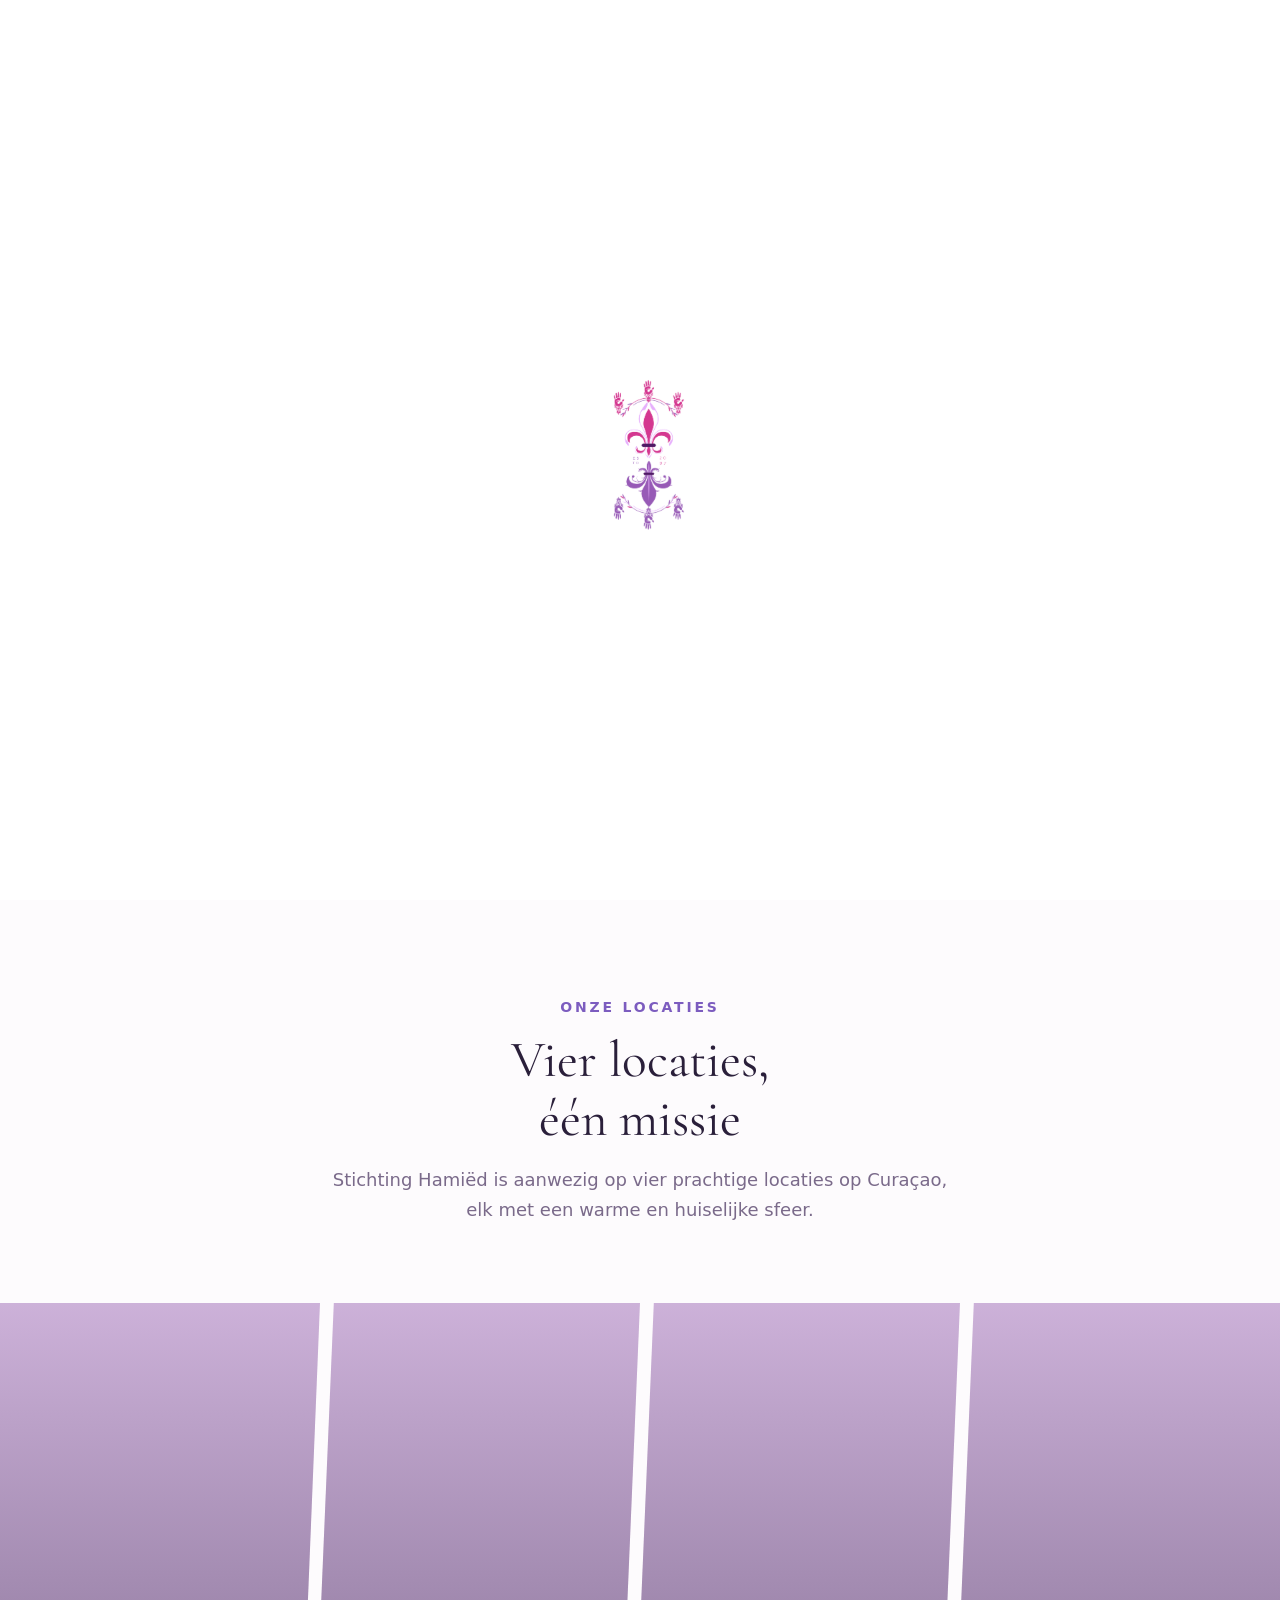
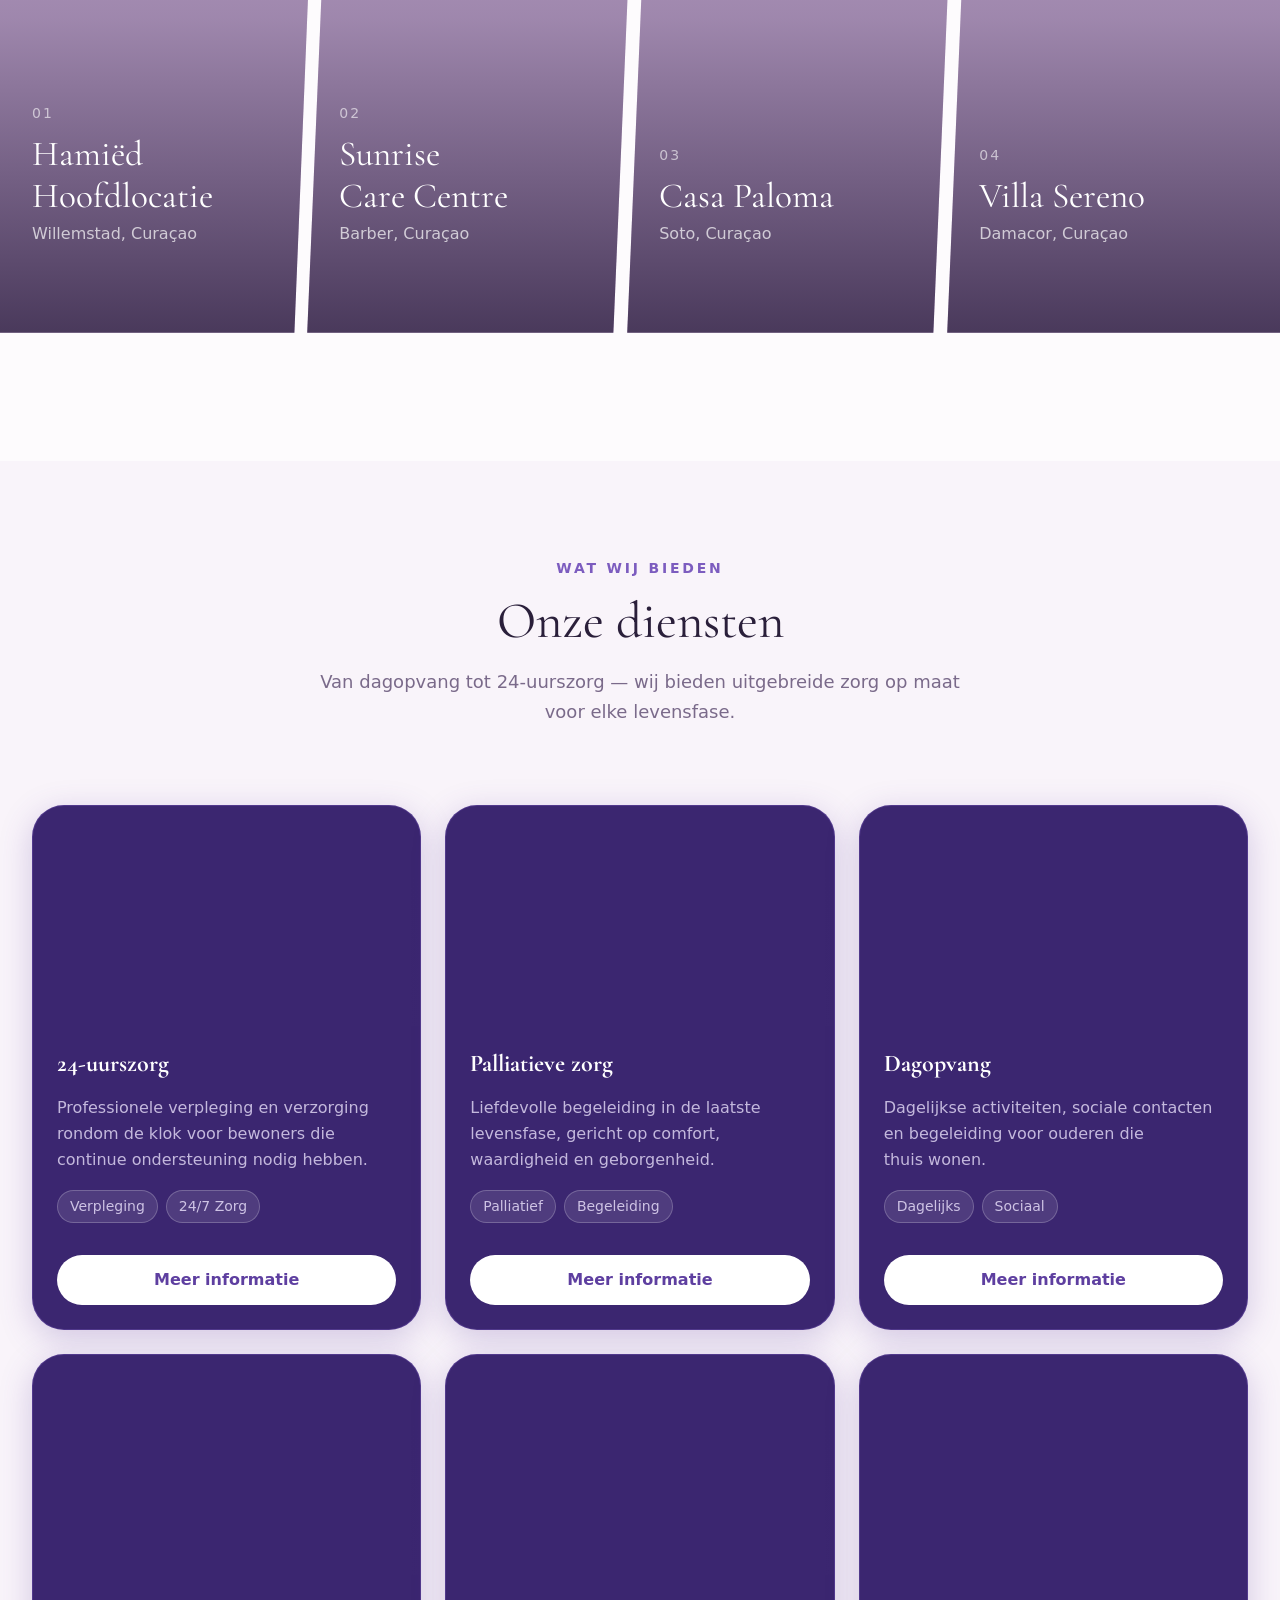
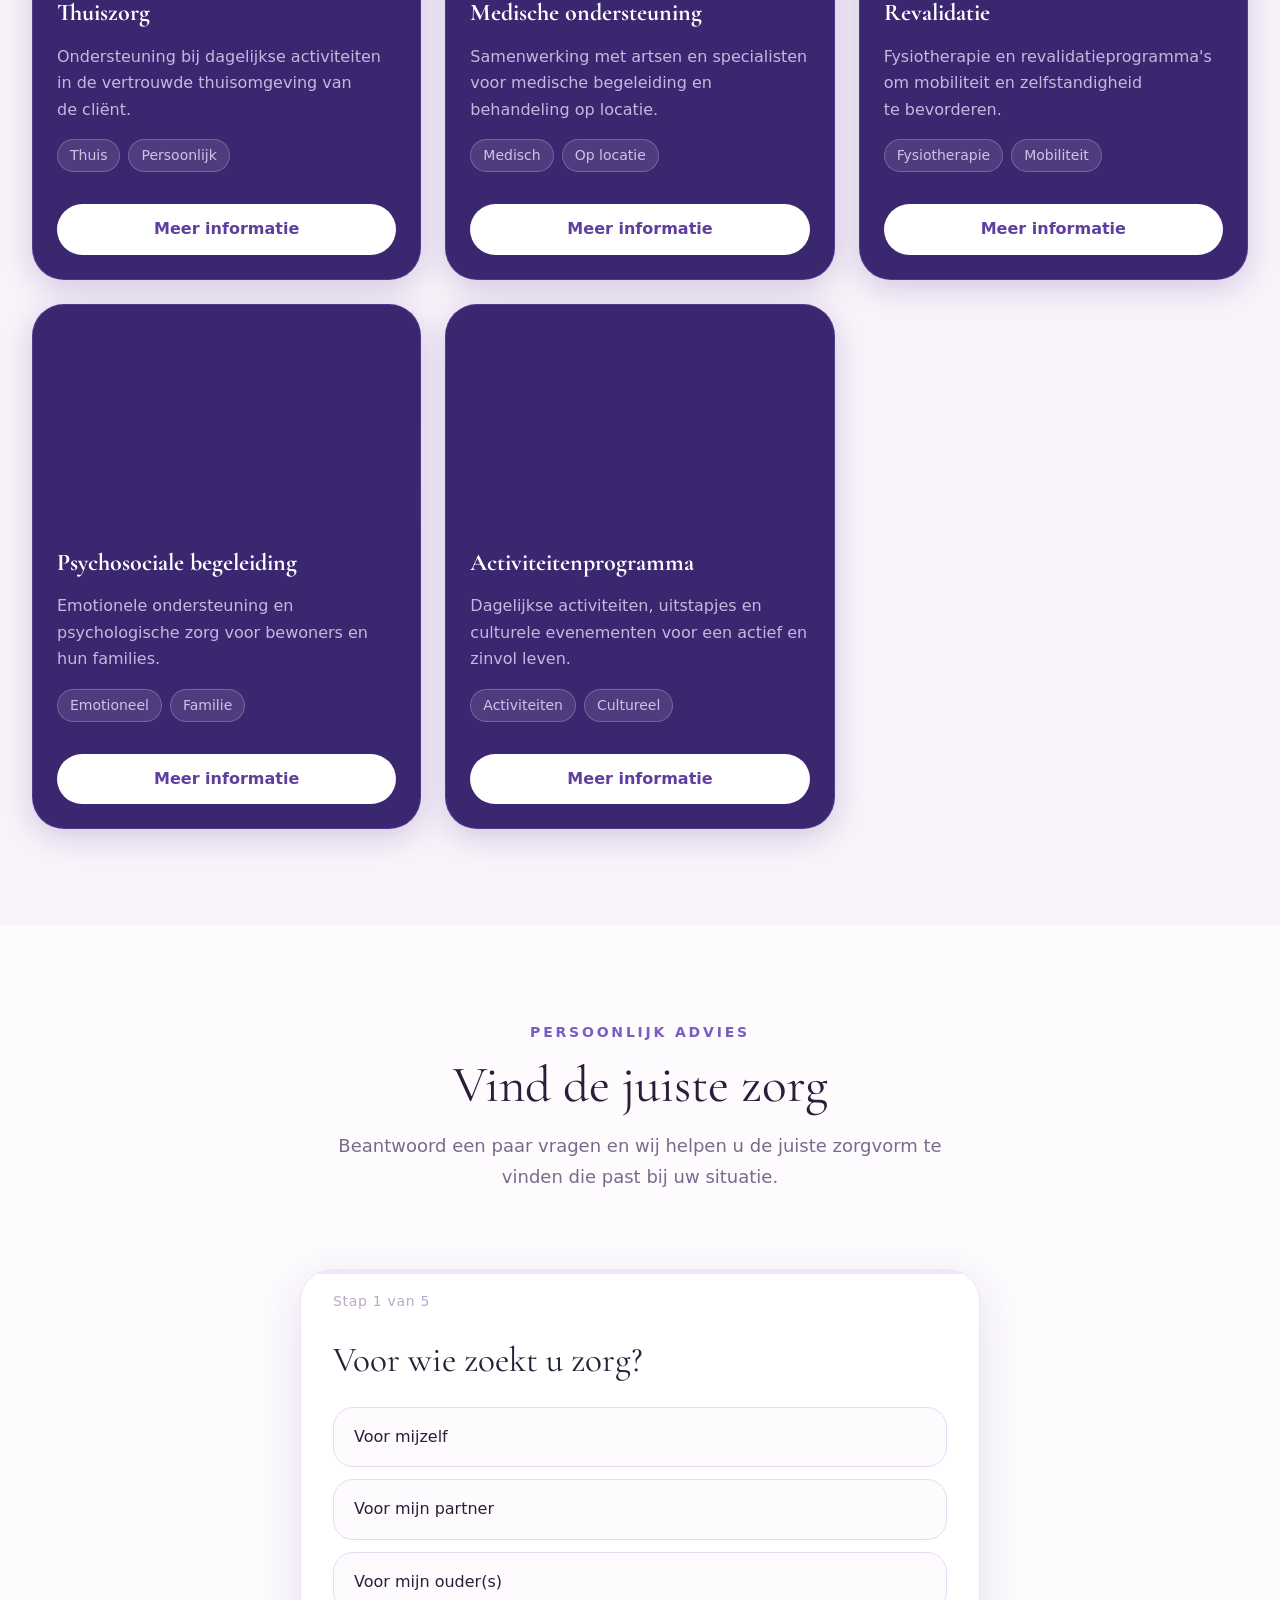
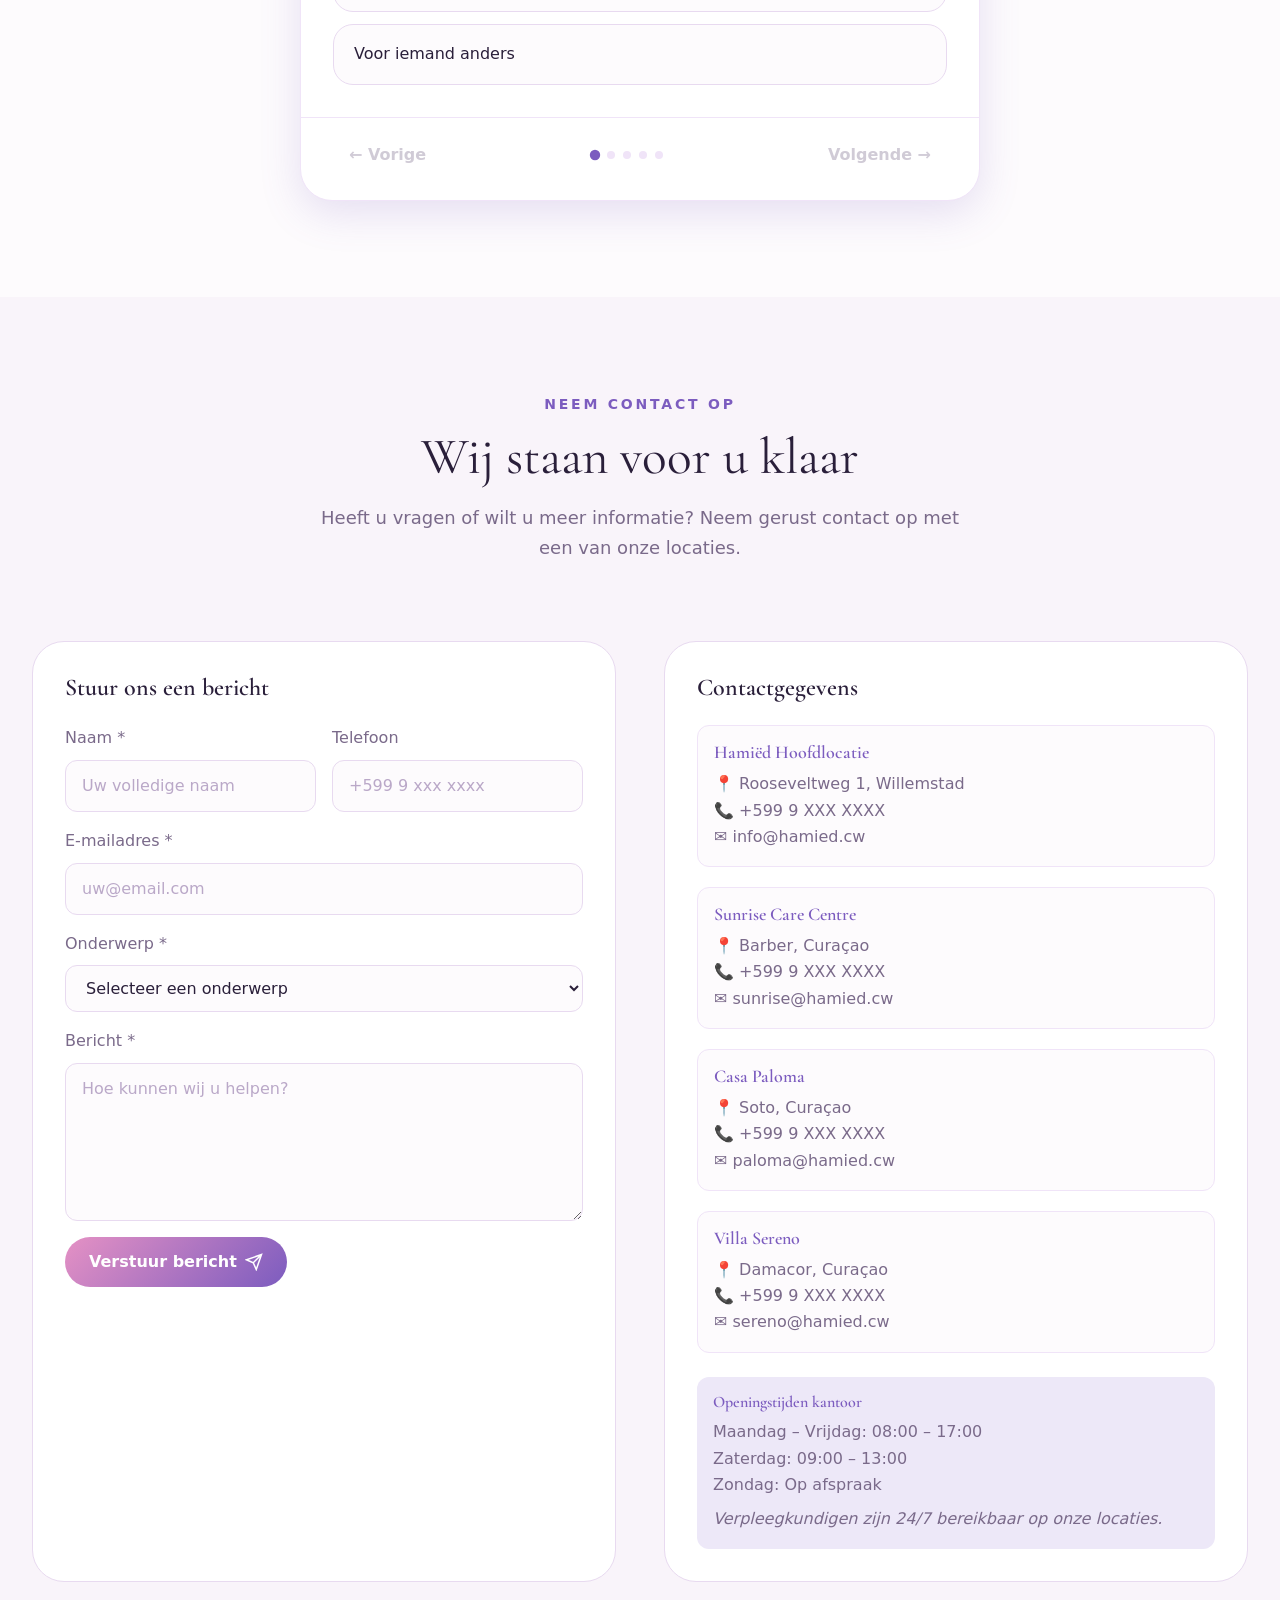
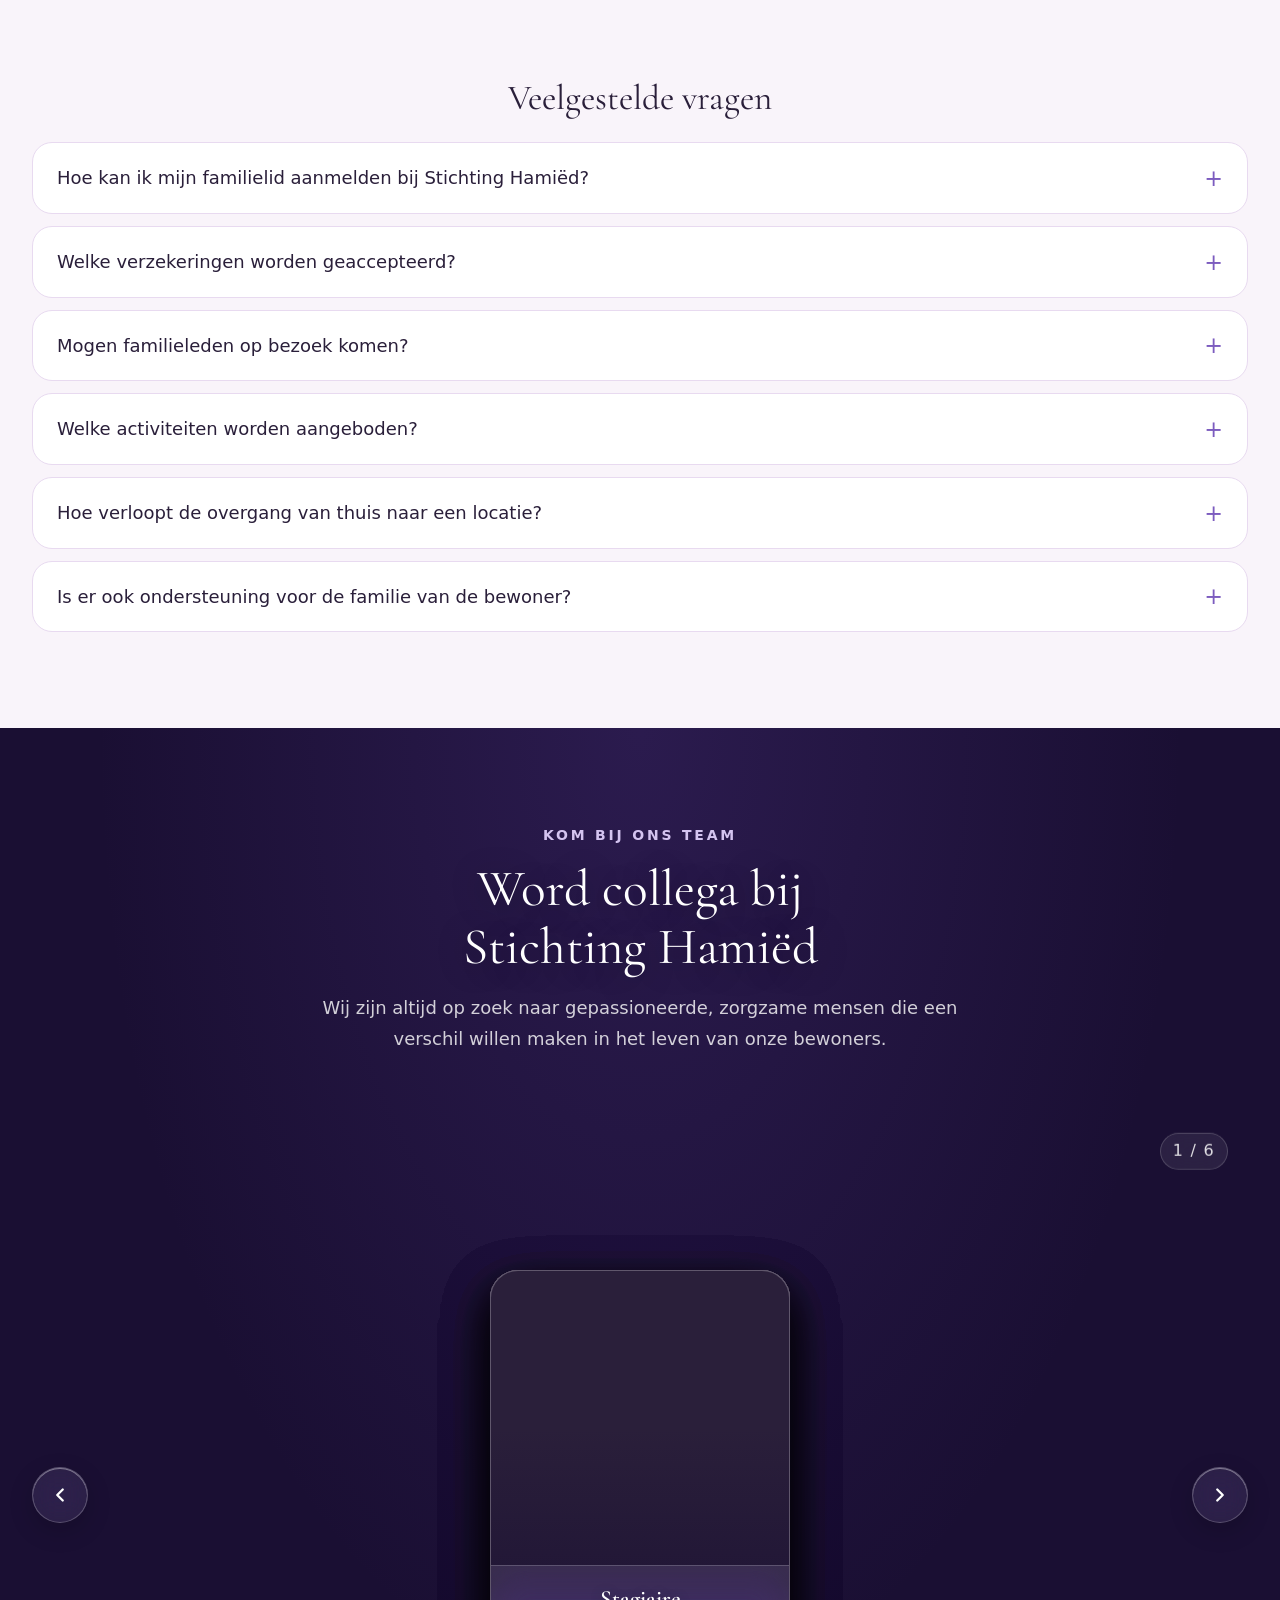
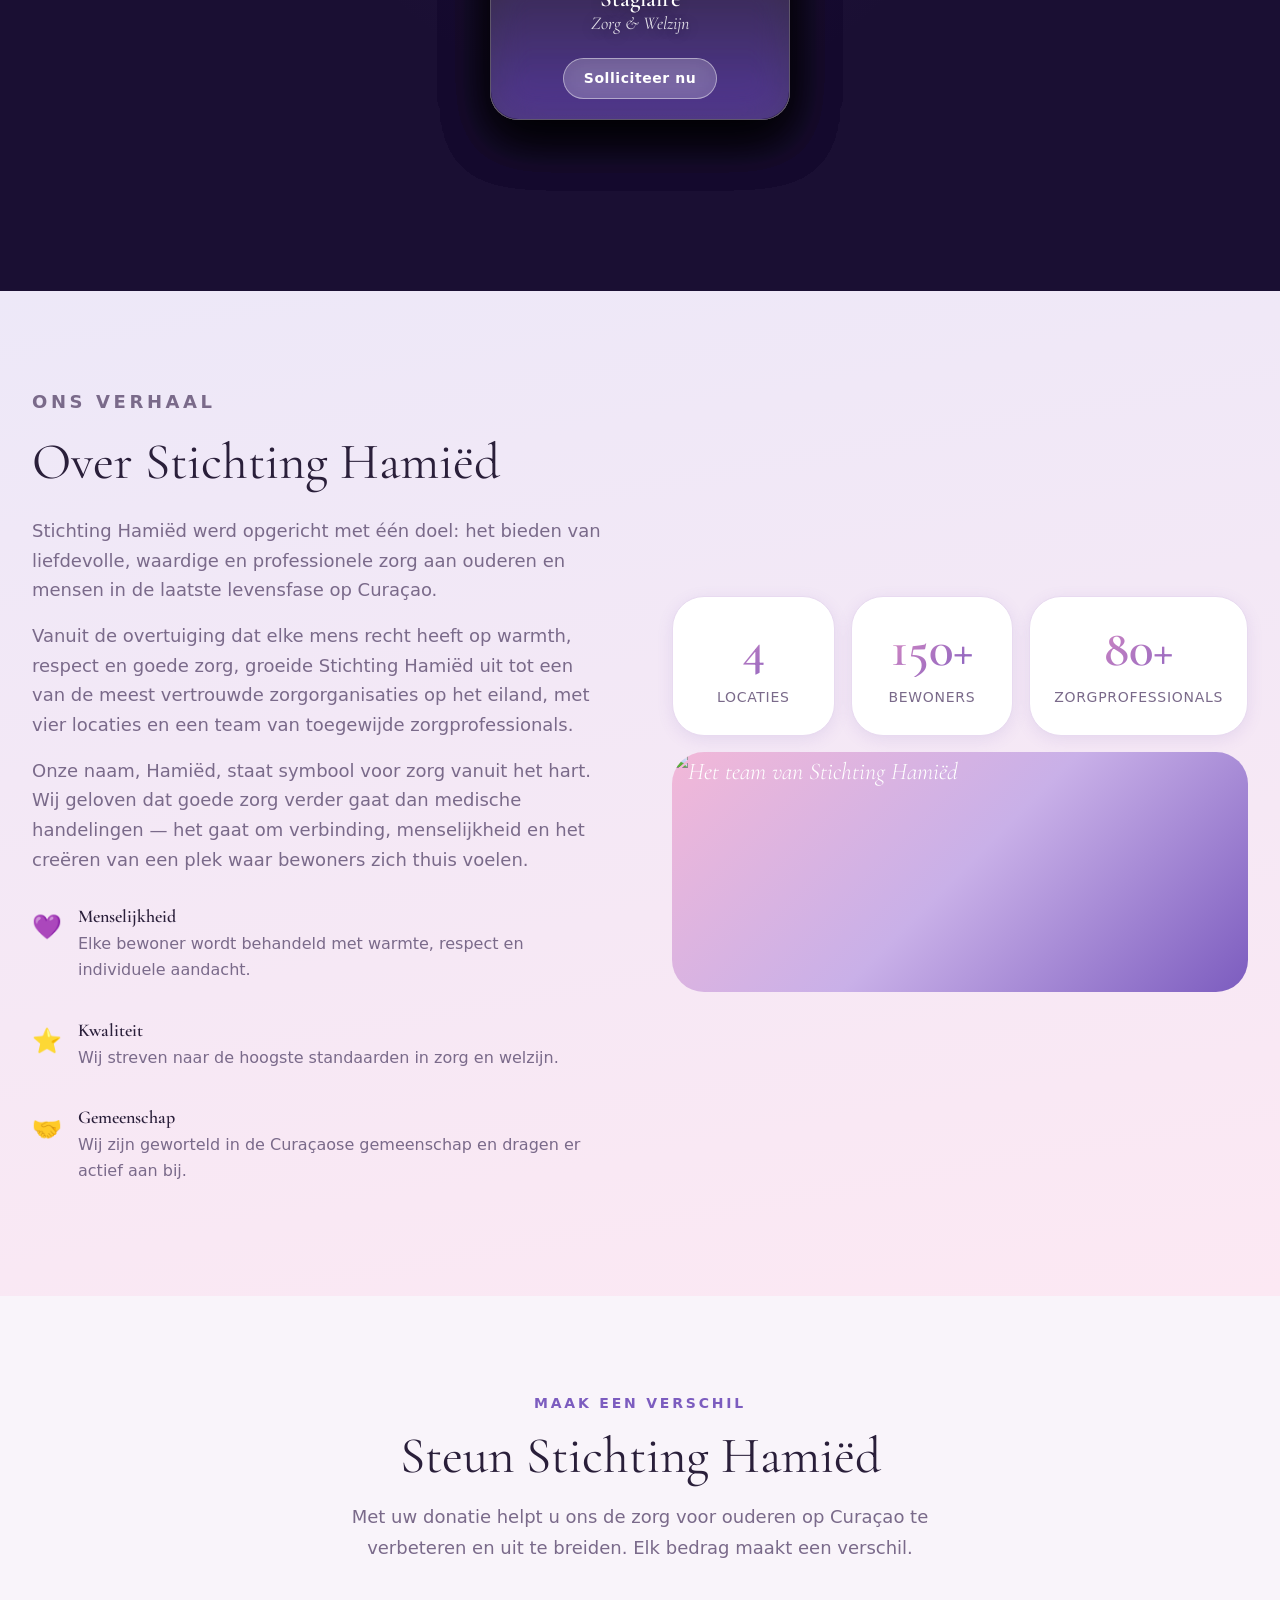
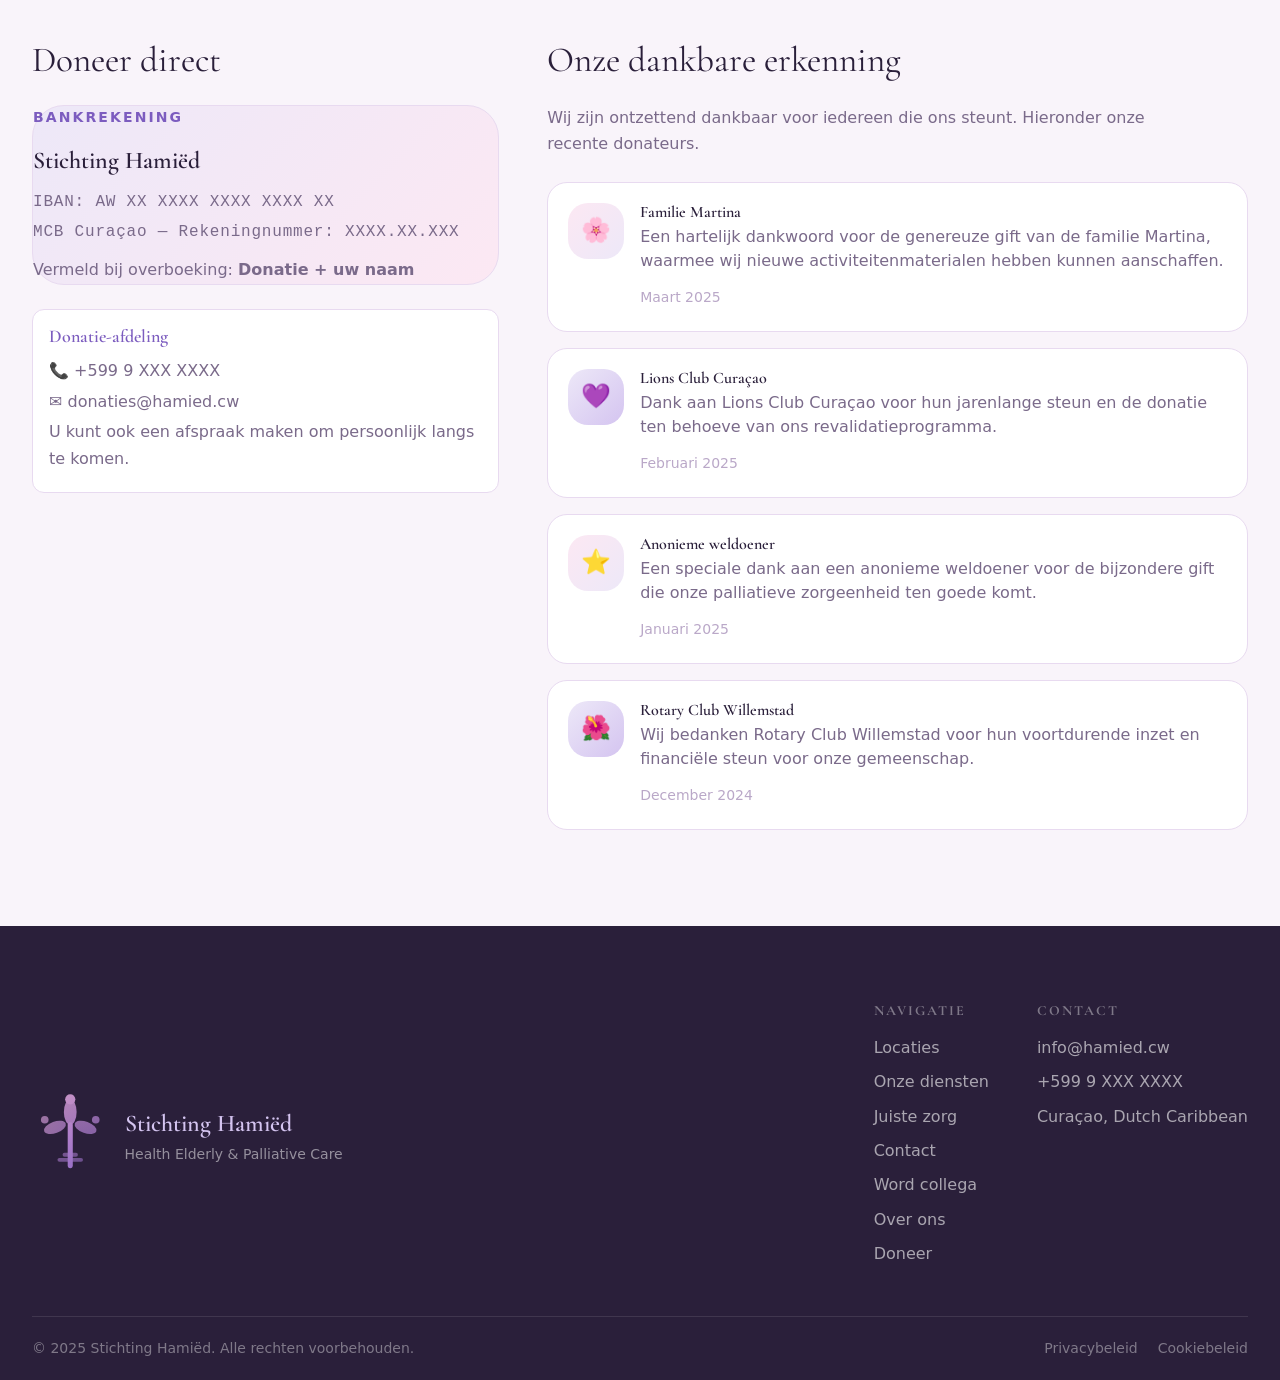
==== commit d5749092: "Redesign #join-team as liquid-glass carousel with flip-to-modal apply flow Replace the jobs grid and" ====
--- a/index.html
+++ b/index.html
@@ -16,8 +16,10 @@
   <script src="https://cdn.jsdelivr.net/npm/gsap@3.12.5/dist/gsap.min.js"></script>
   <script src="https://cdn.jsdelivr.net/npm/gsap@3.12.5/dist/ScrollTrigger.min.js"></script>
   <script src="https://cdn.jsdelivr.net/npm/gsap@3.12.5/dist/ScrollToPlugin.min.js"></script>
-
-  <link rel="stylesheet" href="style.css" />
+  <script src="https://cdn.jsdelivr.net/npm/gsap@3.12.5/dist/Flip.min.js"></script>
+  <script src="https://cdn.jsdelivr.net/npm/gsap@3.12.5/dist/Draggable.min.js"></script>
+
+  <link rel="stylesheet" href="style.css?v=4" />
 </head>
 <body>
 
@@ -180,98 +182,127 @@
       </div>
 
       <div class="services-grid">
+
         <div class="service-card">
-          <div class="service-icon">
-            <svg viewBox="0 0 48 48" fill="none" xmlns="http://www.w3.org/2000/svg">
-              <circle cx="24" cy="24" r="20" fill="var(--color-pink-light)"/>
-              <path d="M24 14c-5.5 0-10 4.5-10 10s4.5 10 10 10 10-4.5 10-10-4.5-10-10-10z" stroke="var(--color-violet)" stroke-width="2" fill="none"/>
-              <path d="M24 20v4l3 3" stroke="var(--color-violet)" stroke-width="2" stroke-linecap="round"/>
-            </svg>
-          </div>
-          <h3>24-uurszorg</h3>
-          <p>Professionele verpleging en verzorging rondom de klok voor bewoners die continue ondersteuning nodig hebben.</p>
+          <div class="service-card-photo" style="background-image: url('https://picsum.photos/seed/24uurszorg/600/400')"></div>
+          <div class="service-card-body">
+            <h3 class="service-card-title">24-uurszorg</h3>
+            <p class="service-card-desc">Professionele verpleging en verzorging rondom de klok voor bewoners die continue ondersteuning nodig hebben.</p>
+            <div class="service-card-tags">
+              <span class="service-tag">Verpleging</span>
+              <span class="service-tag">24/7 Zorg</span>
+            </div>
+          </div>
+          <div class="service-card-footer">
+            <a href="#contact" class="btn-service">Meer informatie</a>
+          </div>
         </div>
 
         <div class="service-card">
-          <div class="service-icon">
-            <svg viewBox="0 0 48 48" fill="none" xmlns="http://www.w3.org/2000/svg">
-              <circle cx="24" cy="24" r="20" fill="var(--color-purple-light)"/>
-              <path d="M16 28s2-4 8-4 8 4 8 4" stroke="var(--color-violet)" stroke-width="2" stroke-linecap="round"/>
-              <circle cx="24" cy="19" r="4" stroke="var(--color-violet)" stroke-width="2" fill="none"/>
-            </svg>
-          </div>
-          <h3>Palliatieve zorg</h3>
-          <p>Liefdevolle begeleiding in de laatste levensfase, gericht op comfort, waardigheid en geborgenheid.</p>
+          <div class="service-card-photo" style="background-image: url('https://picsum.photos/seed/palliatieve/600/400')"></div>
+          <div class="service-card-body">
+            <h3 class="service-card-title">Palliatieve zorg</h3>
+            <p class="service-card-desc">Liefdevolle begeleiding in de laatste levensfase, gericht op comfort, waardigheid en geborgenheid.</p>
+            <div class="service-card-tags">
+              <span class="service-tag">Palliatief</span>
+              <span class="service-tag">Begeleiding</span>
+            </div>
+          </div>
+          <div class="service-card-footer">
+            <a href="#contact" class="btn-service">Meer informatie</a>
+          </div>
         </div>
 
         <div class="service-card">
-          <div class="service-icon">
-            <svg viewBox="0 0 48 48" fill="none" xmlns="http://www.w3.org/2000/svg">
-              <circle cx="24" cy="24" r="20" fill="var(--color-pink-light)"/>
-              <rect x="16" y="20" width="16" height="12" rx="2" stroke="var(--color-violet)" stroke-width="2" fill="none"/>
-              <path d="M20 20v-2a4 4 0 018 0v2" stroke="var(--color-violet)" stroke-width="2"/>
-            </svg>
-          </div>
-          <h3>Dagopvang</h3>
-          <p>Dagelijkse activiteiten, sociale contacten en begeleiding voor ouderen die thuis wonen.</p>
+          <div class="service-card-photo" style="background-image: url('https://picsum.photos/seed/dagopvang/600/400')"></div>
+          <div class="service-card-body">
+            <h3 class="service-card-title">Dagopvang</h3>
+            <p class="service-card-desc">Dagelijkse activiteiten, sociale contacten en begeleiding voor ouderen die thuis wonen.</p>
+            <div class="service-card-tags">
+              <span class="service-tag">Dagelijks</span>
+              <span class="service-tag">Sociaal</span>
+            </div>
+          </div>
+          <div class="service-card-footer">
+            <a href="#contact" class="btn-service">Meer informatie</a>
+          </div>
         </div>
 
         <div class="service-card">
-          <div class="service-icon">
-            <svg viewBox="0 0 48 48" fill="none" xmlns="http://www.w3.org/2000/svg">
-              <circle cx="24" cy="24" r="20" fill="var(--color-purple-light)"/>
-              <path d="M24 16v8l4 4" stroke="var(--color-violet)" stroke-width="2" stroke-linecap="round"/>
-              <path d="M14 34c0-5.5 4.5-10 10-10s10 4.5 10 10" stroke="var(--color-violet)" stroke-width="2" stroke-linecap="round" fill="none"/>
-            </svg>
-          </div>
-          <h3>Thuiszorg</h3>
-          <p>Ondersteuning bij dagelijkse activiteiten in de vertrouwde thuisomgeving van de cliënt.</p>
+          <div class="service-card-photo" style="background-image: url('https://picsum.photos/seed/thuiszorg/600/400')"></div>
+          <div class="service-card-body">
+            <h3 class="service-card-title">Thuiszorg</h3>
+            <p class="service-card-desc">Ondersteuning bij dagelijkse activiteiten in de vertrouwde thuisomgeving van de cliënt.</p>
+            <div class="service-card-tags">
+              <span class="service-tag">Thuis</span>
+              <span class="service-tag">Persoonlijk</span>
+            </div>
+          </div>
+          <div class="service-card-footer">
+            <a href="#contact" class="btn-service">Meer informatie</a>
+          </div>
         </div>
 
         <div class="service-card">
-          <div class="service-icon">
-            <svg viewBox="0 0 48 48" fill="none" xmlns="http://www.w3.org/2000/svg">
-              <circle cx="24" cy="24" r="20" fill="var(--color-pink-light)"/>
-              <path d="M20 24h8M24 20v8" stroke="var(--color-violet)" stroke-width="2.5" stroke-linecap="round"/>
-              <rect x="14" y="16" width="20" height="16" rx="3" stroke="var(--color-violet)" stroke-width="2" fill="none"/>
-            </svg>
-          </div>
-          <h3>Medische ondersteuning</h3>
-          <p>Samenwerking met artsen en specialisten voor medische begeleiding en behandeling op locatie.</p>
+          <div class="service-card-photo" style="background-image: url('https://picsum.photos/seed/medisch/600/400')"></div>
+          <div class="service-card-body">
+            <h3 class="service-card-title">Medische ondersteuning</h3>
+            <p class="service-card-desc">Samenwerking met artsen en specialisten voor medische begeleiding en behandeling op locatie.</p>
+            <div class="service-card-tags">
+              <span class="service-tag">Medisch</span>
+              <span class="service-tag">Op locatie</span>
+            </div>
+          </div>
+          <div class="service-card-footer">
+            <a href="#contact" class="btn-service">Meer informatie</a>
+          </div>
         </div>
 
         <div class="service-card">
-          <div class="service-icon">
-            <svg viewBox="0 0 48 48" fill="none" xmlns="http://www.w3.org/2000/svg">
-              <circle cx="24" cy="24" r="20" fill="var(--color-purple-light)"/>
-              <path d="M18 26l4 4 8-10" stroke="var(--color-violet)" stroke-width="2.5" stroke-linecap="round" stroke-linejoin="round"/>
-            </svg>
-          </div>
-          <h3>Revalidatie</h3>
-          <p>Fysiotherapie en revalidatieprogramma's om mobiliteit en zelfstandigheid te bevorderen.</p>
+          <div class="service-card-photo" style="background-image: url('https://picsum.photos/seed/revalidatie/600/400')"></div>
+          <div class="service-card-body">
+            <h3 class="service-card-title">Revalidatie</h3>
+            <p class="service-card-desc">Fysiotherapie en revalidatieprogramma's om mobiliteit en zelfstandigheid te bevorderen.</p>
+            <div class="service-card-tags">
+              <span class="service-tag">Fysiotherapie</span>
+              <span class="service-tag">Mobiliteit</span>
+            </div>
+          </div>
+          <div class="service-card-footer">
+            <a href="#contact" class="btn-service">Meer informatie</a>
+          </div>
         </div>
 
         <div class="service-card">
-          <div class="service-icon">
-            <svg viewBox="0 0 48 48" fill="none" xmlns="http://www.w3.org/2000/svg">
-              <circle cx="24" cy="24" r="20" fill="var(--color-pink-light)"/>
-              <path d="M24 14c-5.5 3-8 7-8 10a8 8 0 0016 0c0-3-2.5-7-8-10z" stroke="var(--color-violet)" stroke-width="2" fill="none"/>
-            </svg>
-          </div>
-          <h3>Psychosociale begeleiding</h3>
-          <p>Emotionele ondersteuning en psychologische zorg voor bewoners en hun families.</p>
+          <div class="service-card-photo" style="background-image: url('https://picsum.photos/seed/psychosociaal/600/400')"></div>
+          <div class="service-card-body">
+            <h3 class="service-card-title">Psychosociale begeleiding</h3>
+            <p class="service-card-desc">Emotionele ondersteuning en psychologische zorg voor bewoners en hun families.</p>
+            <div class="service-card-tags">
+              <span class="service-tag">Emotioneel</span>
+              <span class="service-tag">Familie</span>
+            </div>
+          </div>
+          <div class="service-card-footer">
+            <a href="#contact" class="btn-service">Meer informatie</a>
+          </div>
         </div>
 
         <div class="service-card">
-          <div class="service-icon">
-            <svg viewBox="0 0 48 48" fill="none" xmlns="http://www.w3.org/2000/svg">
-              <circle cx="24" cy="24" r="20" fill="var(--color-purple-light)"/>
-              <path d="M17 24h14M17 19h14M17 29h8" stroke="var(--color-violet)" stroke-width="2" stroke-linecap="round"/>
-            </svg>
-          </div>
-          <h3>Activiteitenprogramma</h3>
-          <p>Dagelijkse activiteiten, uitstapjes en culturele evenementen voor een actief en zinvol leven.</p>
-        </div>
+          <div class="service-card-photo" style="background-image: url('https://picsum.photos/seed/activiteiten/600/400')"></div>
+          <div class="service-card-body">
+            <h3 class="service-card-title">Activiteitenprogramma</h3>
+            <p class="service-card-desc">Dagelijkse activiteiten, uitstapjes en culturele evenementen voor een actief en zinvol leven.</p>
+            <div class="service-card-tags">
+              <span class="service-tag">Activiteiten</span>
+              <span class="service-tag">Cultureel</span>
+            </div>
+          </div>
+          <div class="service-card-footer">
+            <a href="#contact" class="btn-service">Meer informatie</a>
+          </div>
+        </div>
+
       </div>
     </section>
 
@@ -549,104 +580,208 @@
     <!-- ═══════════════════════════════════════════
          JOIN OUR TEAM SECTION
     ═══════════════════════════════════════════ -->
-    <section id="join-team" class="section team-section">
+    <section id="join-team" class="section team-section" aria-label="Word collega bij Stichting Hamiëd">
+      <!-- Blurred background image layer -->
+      <div class="team-bg" aria-hidden="true">
+        <div class="team-bg-image" style="background-image: url('https://picsum.photos/seed/hamiedteam/1920/1200')"></div>
+        <div class="team-bg-overlay"></div>
+      </div>
+
       <div class="section-header">
         <p class="section-eyebrow">Kom bij ons team</p>
         <h2 class="section-title">Word collega bij<br/>Stichting Hamiëd</h2>
         <p class="section-desc">Wij zijn altijd op zoek naar gepassioneerde, zorgzame mensen die een verschil willen maken in het leven van onze bewoners.</p>
       </div>
 
-      <!-- Job listings -->
-      <div class="jobs-grid" id="jobs-grid">
-        <div class="job-card">
-          <div class="job-badge">Nieuw</div>
-          <h3 class="job-title">Verpleegkundige (MBO/HBO)</h3>
-          <p class="job-location">📍 Alle locaties</p>
-          <p class="job-type">⏰ Voltijd / Deeltijd</p>
-          <p class="job-desc">Wij zoeken enthousiaste verpleegkundigen die met hart en ziel zorgen voor onze bewoners. Ervaring in ouderenzorg is een pre.</p>
-          <button class="btn btn-outline job-apply-btn" data-job="Verpleegkundige (MBO/HBO)">Solliciteer nu</button>
-        </div>
-
-        <div class="job-card">
-          <h3 class="job-title">Verzorgende (IG)</h3>
-          <p class="job-location">📍 Willemstad & Barber</p>
-          <p class="job-type">⏰ Voltijd</p>
-          <p class="job-desc">Als verzorgende bied je persoonlijke zorg en ondersteuning aan bewoners in hun dagelijks leven, met aandacht voor hun welzijn.</p>
-          <button class="btn btn-outline job-apply-btn" data-job="Verzorgende (IG)">Solliciteer nu</button>
-        </div>
-
-        <div class="job-card">
-          <div class="job-badge">Urgent</div>
-          <h3 class="job-title">Activiteitenbegeleider</h3>
-          <p class="job-location">📍 Soto & Damacor</p>
-          <p class="job-type">⏰ Deeltijd</p>
-          <p class="job-desc">Organiseer en begeleid creatieve en sociale activiteiten voor onze bewoners. Affiniteit met kunst, muziek of beweging is een pluspunt.</p>
-          <button class="btn btn-outline job-apply-btn" data-job="Activiteitenbegeleider">Solliciteer nu</button>
-        </div>
-
-        <div class="job-card">
-          <h3 class="job-title">Huishoudelijke medewerker</h3>
-          <p class="job-location">📍 Alle locaties</p>
-          <p class="job-type">⏰ Deeltijd</p>
-          <p class="job-desc">Zorg voor een schone, hygiënische en gezellige leefomgeving. Jouw werk maakt direct verschil voor het wooncomfort van onze bewoners.</p>
-          <button class="btn btn-outline job-apply-btn" data-job="Huishoudelijke medewerker">Solliciteer nu</button>
-        </div>
-
-        <div class="job-card">
-          <h3 class="job-title">Nachtzuster / Nachtverzorger</h3>
-          <p class="job-location">📍 Alle locaties</p>
-          <p class="job-type">⏰ Nachtdienst</p>
-          <p class="job-desc">Voor de nachtdienst zoeken wij ervaren verpleegkundigen of verzorgenden die zelfstandig kunnen werken en rustig en betrouwbaar zijn.</p>
-          <button class="btn btn-outline job-apply-btn" data-job="Nachtzuster / Nachtverzorger">Solliciteer nu</button>
-        </div>
-
-        <div class="job-card">
-          <h3 class="job-title">Stagiaire Zorg & Welzijn</h3>
-          <p class="job-location">📍 Alle locaties</p>
-          <p class="job-type">⏰ Stage (MBO/HBO)</p>
-          <p class="job-desc">Loop stage bij Stichting Hamiëd en doe waardevolle praktijkervaring op in de ouderenzorg en palliatieve zorg.</p>
-          <button class="btn btn-outline job-apply-btn" data-job="Stagiaire Zorg & Welzijn">Solliciteer nu</button>
-        </div>
-      </div>
-
-      <!-- Application form -->
-      <div class="apply-form-wrap" id="apply-form-wrap">
-        <h3>Solliciteer direct <span id="apply-job-name"></span></h3>
-        <p>Stuur uw sollicitatie inclusief CV rechtstreeks naar onze HR-afdeling.</p>
-        <form class="apply-form" id="apply-form" novalidate>
-          <input type="hidden" id="apply-position" name="position" />
-          <div class="form-row">
-            <div class="form-group">
-              <label for="af-name">Naam *</label>
-              <input type="text" id="af-name" name="name" required placeholder="Uw volledige naam" />
-            </div>
-            <div class="form-group">
-              <label for="af-email">E-mail *</label>
-              <input type="email" id="af-email" name="email" required placeholder="uw@email.com" />
-            </div>
-          </div>
-          <div class="form-group">
-            <label for="af-phone">Telefoon</label>
-            <input type="tel" id="af-phone" name="phone" placeholder="+599 9 xxx xxxx" />
-          </div>
-          <div class="form-group">
-            <label for="af-motivation">Motivatiebrief *</label>
-            <textarea id="af-motivation" name="motivation" rows="6" required placeholder="Waarom wilt u bij Stichting Hamiëd werken?"></textarea>
-          </div>
-          <div class="form-group">
-            <label for="af-cv" class="file-label">
-              <svg width="20" height="20" viewBox="0 0 24 24" fill="none" stroke="currentColor" stroke-width="2" aria-hidden="true"><path d="M21 15v4a2 2 0 01-2 2H5a2 2 0 01-2-2v-4M17 8l-5-5-5 5M12 3v12"/></svg>
-              CV toevoegen (PDF, DOC, DOCX) *
-            </label>
-            <input type="file" id="af-cv" name="cv" accept=".pdf,.doc,.docx" required class="sr-only" />
-            <p class="file-selected" id="file-selected">Geen bestand gekozen</p>
-          </div>
-          <button type="submit" class="btn btn-primary">
-            Verstuur sollicitatie naar HR
-            <svg width="18" height="18" viewBox="0 0 24 24" fill="none" stroke="currentColor" stroke-width="2" aria-hidden="true"><path d="M22 2L11 13M22 2L15 22l-4-9-9-4 20-7z"/></svg>
+      <!-- Carousel header: badge + counter -->
+      <div class="carousel-header">
+        <div class="carousel-badge-slot" aria-live="polite">
+          <span class="carousel-badge" id="carousel-badge" hidden></span>
+        </div>
+        <div class="carousel-counter" id="carousel-counter" aria-live="polite">1 / 6</div>
+      </div>
+
+      <!-- Carousel -->
+      <div
+        class="job-carousel"
+        id="job-carousel"
+        role="region"
+        aria-roledescription="carousel"
+        aria-label="Open vacatures"
+        tabindex="0"
+      >
+        <!-- Live region announces centered job -->
+        <div class="sr-only" aria-live="polite" id="carousel-live"></div>
+
+        <button class="carousel-nav carousel-nav-prev" id="carousel-prev" aria-label="Vorige vacature" type="button">
+          <svg width="22" height="22" viewBox="0 0 24 24" fill="none" stroke="currentColor" stroke-width="2.5" stroke-linecap="round" stroke-linejoin="round" aria-hidden="true"><path d="M15 18l-6-6 6-6"/></svg>
+        </button>
+
+        <div class="carousel-track" id="carousel-track">
+          <!-- Job 1 -->
+          <article class="job-card" data-index="0" data-job="Verpleegkundige (MBO/HBO)" data-badge="Nieuw" aria-roledescription="slide" aria-label="Verpleegkundige (MBO/HBO)">
+            <div class="job-card-inner">
+              <div class="job-card-face job-card-front">
+                <div class="job-card-photo" style="background-image: url('https://picsum.photos/seed/verpleegkundige/600/900')"></div>
+                <div class="job-card-gradient"></div>
+                <div class="job-card-content">
+                  <h3 class="job-card-title">Verpleegkundige <span>(MBO/HBO)</span></h3>
+                  <p class="job-card-desc">Wij zoeken enthousiaste verpleegkundigen die met hart en ziel zorgen voor onze bewoners.</p>
+                  <button class="btn-glass job-apply-btn" type="button" data-job="Verpleegkundige (MBO/HBO)">Solliciteer nu</button>
+                </div>
+              </div>
+              <div class="job-card-face job-card-back" aria-hidden="true"></div>
+            </div>
+          </article>
+
+          <!-- Job 2 -->
+          <article class="job-card" data-index="1" data-job="Verzorgende (IG)" aria-roledescription="slide" aria-label="Verzorgende (IG)">
+            <div class="job-card-inner">
+              <div class="job-card-face job-card-front">
+                <div class="job-card-photo" style="background-image: url('https://picsum.photos/seed/verzorgende/600/900')"></div>
+                <div class="job-card-gradient"></div>
+                <div class="job-card-content">
+                  <h3 class="job-card-title">Verzorgende <span>(IG)</span></h3>
+                  <p class="job-card-desc">Persoonlijke zorg en ondersteuning aan bewoners in hun dagelijks leven.</p>
+                  <button class="btn-glass job-apply-btn" type="button" data-job="Verzorgende (IG)">Solliciteer nu</button>
+                </div>
+              </div>
+              <div class="job-card-face job-card-back" aria-hidden="true"></div>
+            </div>
+          </article>
+
+          <!-- Job 3 -->
+          <article class="job-card" data-index="2" data-job="Activiteitenbegeleider" data-badge="Urgent" aria-roledescription="slide" aria-label="Activiteitenbegeleider">
+            <div class="job-card-inner">
+              <div class="job-card-face job-card-front">
+                <div class="job-card-photo" style="background-image: url('https://picsum.photos/seed/activiteitenbegeleider/600/900')"></div>
+                <div class="job-card-gradient"></div>
+                <div class="job-card-content">
+                  <h3 class="job-card-title">Activiteitenbegeleider</h3>
+                  <p class="job-card-desc">Organiseer creatieve en sociale activiteiten voor onze bewoners.</p>
+                  <button class="btn-glass job-apply-btn" type="button" data-job="Activiteitenbegeleider">Solliciteer nu</button>
+                </div>
+              </div>
+              <div class="job-card-face job-card-back" aria-hidden="true"></div>
+            </div>
+          </article>
+
+          <!-- Job 4 -->
+          <article class="job-card" data-index="3" data-job="Huishoudelijke medewerker" aria-roledescription="slide" aria-label="Huishoudelijke medewerker">
+            <div class="job-card-inner">
+              <div class="job-card-face job-card-front">
+                <div class="job-card-photo" style="background-image: url('https://picsum.photos/seed/huishoudelijke/600/900')"></div>
+                <div class="job-card-gradient"></div>
+                <div class="job-card-content">
+                  <h3 class="job-card-title">Huishoudelijke<br/>medewerker</h3>
+                  <p class="job-card-desc">Zorg voor een schone en gezellige leefomgeving voor onze bewoners.</p>
+                  <button class="btn-glass job-apply-btn" type="button" data-job="Huishoudelijke medewerker">Solliciteer nu</button>
+                </div>
+              </div>
+              <div class="job-card-face job-card-back" aria-hidden="true"></div>
+            </div>
+          </article>
+
+          <!-- Job 5 -->
+          <article class="job-card" data-index="4" data-job="Nachtzuster / Nachtverzorger" aria-roledescription="slide" aria-label="Nachtzuster / Nachtverzorger">
+            <div class="job-card-inner">
+              <div class="job-card-face job-card-front">
+                <div class="job-card-photo" style="background-image: url('https://picsum.photos/seed/nachtzuster/600/900')"></div>
+                <div class="job-card-gradient"></div>
+                <div class="job-card-content">
+                  <h3 class="job-card-title">Nachtzuster<br/><span>Nachtverzorger</span></h3>
+                  <p class="job-card-desc">Ervaren professionals voor de nachtdienst, zelfstandig en betrouwbaar.</p>
+                  <button class="btn-glass job-apply-btn" type="button" data-job="Nachtzuster / Nachtverzorger">Solliciteer nu</button>
+                </div>
+              </div>
+              <div class="job-card-face job-card-back" aria-hidden="true"></div>
+            </div>
+          </article>
+
+          <!-- Job 6 -->
+          <article class="job-card" data-index="5" data-job="Stagiaire Zorg & Welzijn" aria-roledescription="slide" aria-label="Stagiaire Zorg en Welzijn">
+            <div class="job-card-inner">
+              <div class="job-card-face job-card-front">
+                <div class="job-card-photo" style="background-image: url('https://picsum.photos/seed/stagiaire/600/900')"></div>
+                <div class="job-card-gradient"></div>
+                <div class="job-card-content">
+                  <h3 class="job-card-title">Stagiaire <span>Zorg &amp; Welzijn</span></h3>
+                  <p class="job-card-desc">Loop stage bij Stichting Hamiëd en doe waardevolle praktijkervaring op.</p>
+                  <button class="btn-glass job-apply-btn" type="button" data-job="Stagiaire Zorg & Welzijn">Solliciteer nu</button>
+                </div>
+              </div>
+              <div class="job-card-face job-card-back" aria-hidden="true"></div>
+            </div>
+          </article>
+        </div>
+
+        <button class="carousel-nav carousel-nav-next" id="carousel-next" aria-label="Volgende vacature" type="button">
+          <svg width="22" height="22" viewBox="0 0 24 24" fill="none" stroke="currentColor" stroke-width="2.5" stroke-linecap="round" stroke-linejoin="round" aria-hidden="true"><path d="M9 6l6 6-6 6"/></svg>
+        </button>
+      </div>
+
+      <!-- Apply modal (hidden until activated) -->
+      <div class="apply-modal" id="apply-modal" role="dialog" aria-modal="true" aria-labelledby="apply-modal-title" hidden>
+        <div class="apply-modal-backdrop" id="apply-modal-backdrop"></div>
+        <div class="apply-modal-card" id="apply-modal-card">
+          <button type="button" class="apply-modal-close" id="apply-modal-close" aria-label="Sluiten">
+            <svg width="22" height="22" viewBox="0 0 24 24" fill="none" stroke="currentColor" stroke-width="2.5" stroke-linecap="round" stroke-linejoin="round" aria-hidden="true"><path d="M18 6L6 18M6 6l12 12"/></svg>
           </button>
-          <p class="form-note">Uw sollicitatie wordt verstuurd naar: <strong>hr@hamied.cw</strong></p>
-        </form>
+
+          <div class="apply-modal-body">
+            <p class="apply-modal-eyebrow">Sollicitatie</p>
+            <h3 class="apply-modal-title" id="apply-modal-title">
+              Solliciteer direct <span id="apply-job-name"></span>
+            </h3>
+            <p class="apply-modal-sub">Stuur uw sollicitatie inclusief CV rechtstreeks naar onze HR-afdeling.</p>
+
+            <form class="apply-form" id="apply-form" novalidate>
+              <input type="hidden" id="apply-position" name="position" />
+              <div class="form-row">
+                <div class="form-group">
+                  <label for="af-name">Naam *</label>
+                  <input type="text" id="af-name" name="name" required placeholder="Uw volledige naam" />
+                </div>
+                <div class="form-group">
+                  <label for="af-email">E-mail *</label>
+                  <input type="email" id="af-email" name="email" required placeholder="uw@email.com" />
+                </div>
+              </div>
+              <div class="form-group">
+                <label for="af-phone">Telefoon</label>
+                <input type="tel" id="af-phone" name="phone" placeholder="+599 9 xxx xxxx" />
+              </div>
+              <div class="form-group">
+                <label for="af-motivation">Motivatiebrief *</label>
+                <textarea id="af-motivation" name="motivation" rows="4" required placeholder="Waarom wilt u bij Stichting Hamiëd werken?"></textarea>
+              </div>
+              <div class="form-group">
+                <label for="af-cv" class="file-label">
+                  <svg width="20" height="20" viewBox="0 0 24 24" fill="none" stroke="currentColor" stroke-width="2" aria-hidden="true"><path d="M21 15v4a2 2 0 01-2 2H5a2 2 0 01-2-2v-4M17 8l-5-5-5 5M12 3v12"/></svg>
+                  CV toevoegen (PDF, DOC, DOCX) *
+                </label>
+                <input type="file" id="af-cv" name="cv" accept=".pdf,.doc,.docx" required class="sr-only" />
+                <p class="file-selected" id="file-selected">Geen bestand gekozen</p>
+              </div>
+              <button type="submit" class="btn btn-primary apply-modal-submit">
+                Verstuur sollicitatie
+                <svg width="18" height="18" viewBox="0 0 24 24" fill="none" stroke="currentColor" stroke-width="2" aria-hidden="true"><path d="M22 2L11 13M22 2L15 22l-4-9-9-4 20-7z"/></svg>
+              </button>
+              <p class="form-note">Uw sollicitatie wordt verstuurd naar: <strong>hr@hamied.cw</strong></p>
+            </form>
+          </div>
+
+          <!-- Success state (overlays form) -->
+          <div class="apply-modal-success" id="apply-modal-success" hidden>
+            <div class="apply-success-inner">
+              <div class="apply-success-icon" aria-hidden="true">
+                <svg width="64" height="64" viewBox="0 0 24 24" fill="none" stroke="currentColor" stroke-width="2.5" stroke-linecap="round" stroke-linejoin="round"><path d="M5 13l4 4L19 7"/></svg>
+              </div>
+              <h3 class="apply-success-title">Bedankt!</h3>
+              <p class="apply-success-text">Uw sollicitatie is verstuurd.</p>
+            </div>
+          </div>
+        </div>
       </div>
     </section>
 
@@ -855,7 +990,7 @@
   <!-- Toast notification -->
   <div class="toast" id="toast" role="alert" aria-live="polite"></div>
 
-  <script src="script.js"></script>
+  <script src="script.js?v=3"></script>
 <script data-pplx-inline-edit>
 (function(){
   if(window===window.top)return;
--- a/style.css
+++ b/style.css
@@ -513,7 +513,7 @@
 .services-section { background: var(--color-surface-2); }
 .quiz-section { background: none; }
 .contact-section { background: var(--color-surface-2); }
-.team-section { background: none; }
+.team-section { background: #1a0f33; }
 .about-section { background: linear-gradient(170deg, var(--color-purple-light) 0%, var(--color-pink-light) 100%); }
 .donate-section { background: var(--color-surface-2); }
 
@@ -634,31 +634,113 @@
 
 .services-grid {
   display: grid;
-  grid-template-columns: repeat(auto-fill, minmax(260px, 1fr));
+  grid-template-columns: repeat(3, 1fr);
   gap: var(--space-6);
   padding: 0 var(--space-8);
 }
 
+@media (max-width: 900px) { .services-grid { grid-template-columns: repeat(2, 1fr); } }
+@media (max-width: 560px)  { .services-grid { grid-template-columns: 1fr; } }
+
 .service-card {
-  background: var(--color-white);
-  border: 1px solid var(--color-border);
+  display: flex;
+  flex-direction: column;
   border-radius: var(--radius-xl);
-  padding: var(--space-8);
-  transition: transform var(--transition-interactive), box-shadow var(--transition-interactive), border-color var(--transition-interactive);
-}
-.service-card:hover { transform: translateY(-4px); box-shadow: var(--shadow-lg); border-color: var(--color-purple); }
-
-.service-icon { width: 52px; height: 52px; margin-bottom: var(--space-5); }
-.service-icon svg { width: 100%; height: 100%; }
-
-.service-card h3 {
+  overflow: hidden;
+  border: 1px solid rgba(124, 92, 191, 0.35);
+  background: #3b2670;
+  box-shadow: 0 8px 32px rgba(94, 63, 160, 0.25);
+  transition: transform var(--transition-interactive), box-shadow var(--transition-interactive);
+}
+.service-card:hover {
+  transform: translateY(-6px);
+  box-shadow: 0 16px 48px rgba(94, 63, 160, 0.38);
+}
+
+.service-card-photo {
+  width: 100%;
+  height: 220px;
+  background-size: cover;
+  background-position: center;
+  position: relative;
+  flex-shrink: 0;
+}
+.service-card-photo::after {
+  content: '';
+  position: absolute;
+  inset: 0;
+  background: linear-gradient(
+    to bottom,
+    rgba(59, 38, 112, 0) 30%,
+    rgba(59, 38, 112, 0.85) 100%
+  );
+}
+
+.service-card-body {
+  padding: var(--space-6) var(--space-6) var(--space-4);
+  flex: 1;
+  display: flex;
+  flex-direction: column;
+  gap: var(--space-4);
+}
+
+.service-card-title {
   font-family: var(--font-display);
   font-size: var(--text-lg);
-  font-weight: 600;
-  color: var(--color-text);
-  margin-bottom: var(--space-3);
-}
-.service-card p { font-size: var(--text-sm); color: var(--color-text-muted); line-height: 1.65; }
+  font-weight: 700;
+  color: #ffffff;
+  line-height: 1.2;
+  margin: 0;
+}
+
+.service-card-desc {
+  font-size: var(--text-sm);
+  color: rgba(220, 210, 240, 0.85);
+  line-height: 1.65;
+  margin: 0;
+  max-width: 100%;
+}
+
+.service-card-tags {
+  display: flex;
+  flex-wrap: wrap;
+  gap: var(--space-2);
+  margin-top: auto;
+}
+
+.service-tag {
+  font-size: var(--text-xs);
+  font-weight: 500;
+  padding: var(--space-1) var(--space-3);
+  border-radius: var(--radius-full);
+  background: rgba(255, 255, 255, 0.1);
+  border: 1px solid rgba(255, 255, 255, 0.22);
+  color: rgba(220, 210, 240, 0.9);
+  white-space: nowrap;
+}
+
+.service-card-footer {
+  padding: var(--space-4) var(--space-6) var(--space-6);
+}
+
+.btn-service {
+  display: block;
+  width: 100%;
+  text-align: center;
+  padding: var(--space-3) var(--space-4);
+  background: #ffffff;
+  color: #5e3fa0;
+  font-size: var(--text-sm);
+  font-weight: 700;
+  border-radius: var(--radius-full);
+  text-decoration: none;
+  transition: background var(--transition-interactive), color var(--transition-interactive), box-shadow var(--transition-interactive);
+}
+.btn-service:hover {
+  background: var(--color-purple-light);
+  color: #3b2670;
+  box-shadow: 0 4px 16px rgba(124, 92, 191, 0.25);
+}
 
 /* ═══════════════════════════════════════════
    QUIZ
@@ -922,57 +1004,498 @@
 }
 
 /* ═══════════════════════════════════════════
-   JOIN TEAM
+   JOIN TEAM — Liquid-glass carousel
 ═══════════════════════════════════════════ */
 .team-section {
+  position: relative;
+  max-width: 100% !important;
+  width: 100% !important;
+  margin-left: 0 !important;
+  margin-right: 0 !important;
   padding-top: clamp(var(--space-16), 10vw, var(--space-24));
   padding-bottom: clamp(var(--space-16), 10vw, var(--space-24));
-}
-
-.jobs-grid {
-  display: grid;
-  grid-template-columns: repeat(auto-fill, minmax(320px, 1fr));
-  gap: var(--space-6);
-  margin-bottom: clamp(var(--space-16), 8vw, var(--space-24));
-}
-
-.job-card {
-  background: var(--color-white);
-  border: 1px solid var(--color-border);
-  border-radius: var(--radius-xl);
-  padding: var(--space-6) var(--space-7);
+  padding-left: 0 !important;
+  padding-right: 0 !important;
+  overflow: hidden;
+  isolation: isolate;
+  color: #fff;
+}
+
+/* Section header overrides for dark background */
+.team-section .section-header {
   position: relative;
-  transition: transform var(--transition-interactive), box-shadow var(--transition-interactive), border-color var(--transition-interactive);
-}
-.job-card:hover { transform: translateY(-3px); box-shadow: var(--shadow-lg); border-color: var(--color-purple); }
-
-.job-badge {
+  z-index: 2;
+  max-width: var(--content-wide);
+  margin-left: auto;
+  margin-right: auto;
+  padding-left: var(--space-8);
+  padding-right: var(--space-8);
+}
+.team-section .section-eyebrow { color: #d4c4f0; }
+.team-section .section-title  { color: #ffffff; text-shadow: 0 4px 32px rgba(0,0,0,0.4); }
+.team-section .section-desc   { color: rgba(255,255,255,0.8); }
+
+/* Blurred background image layer */
+.team-bg {
+  position: absolute;
+  inset: 0;
+  z-index: 0;
+  pointer-events: none;
+  overflow: hidden;
+}
+.team-bg-image {
+  position: absolute;
+  inset: -8%;
+  background-size: cover;
+  background-position: center;
+  filter: blur(36px) saturate(1.1);
+  transform: scale(1.15);
+}
+.team-bg-overlay {
+  position: absolute;
+  inset: 0;
+  background:
+    radial-gradient(ellipse at top, rgba(94,63,160,0.25), transparent 60%),
+    linear-gradient(180deg, rgba(26,15,51,0.45) 0%, rgba(26,15,51,0.55) 50%, rgba(26,15,51,0.65) 100%);
+}
+
+/* Carousel header (badge + counter) */
+.carousel-header {
+  position: relative;
+  z-index: 2;
+  max-width: var(--content-wide);
+  margin: 0 auto var(--space-6);
+  padding: 0 var(--space-8);
+  display: flex;
+  align-items: center;
+  justify-content: center;
+  min-height: 40px;
+}
+
+.carousel-badge-slot {
+  position: absolute;
+  left: 50%;
+  transform: translateX(-50%);
+  display: flex;
+  justify-content: center;
+}
+
+.carousel-badge {
   display: inline-block;
   font-size: var(--text-xs);
   font-weight: 700;
-  letter-spacing: 0.06em;
+  letter-spacing: 0.18em;
+  text-transform: uppercase;
+  padding: var(--space-2) var(--space-5);
+  border-radius: var(--radius-full);
+  color: #fff;
+  background: var(--color-violet);
+  box-shadow: 0 8px 28px rgba(124,92,191,0.45);
+  border: 1px solid rgba(255,255,255,0.25);
+  opacity: 0;
+  transition: opacity 0.4s ease;
+}
+.carousel-badge[hidden] { display: none; }
+.carousel-badge.show    { opacity: 1; }
+
+.carousel-badge.is-nieuw {
+  background: linear-gradient(135deg, #88c79a, #5fa477);
+  box-shadow: 0 8px 28px rgba(95,164,119,0.45);
+}
+.carousel-badge.is-urgent {
+  background: linear-gradient(135deg, #b07fcb, var(--color-violet));
+  box-shadow: 0 8px 28px rgba(124,92,191,0.5);
+}
+
+.carousel-counter {
+  position: absolute;
+  right: var(--space-8);
+  top: 50%;
+  transform: translateY(-50%);
+  font-size: var(--text-sm);
+  color: rgba(255,255,255,0.85);
+  letter-spacing: 0.08em;
+  font-variant-numeric: tabular-nums;
+  background: rgba(255,255,255,0.08);
+  border: 1px solid rgba(255,255,255,0.18);
   padding: var(--space-1) var(--space-3);
   border-radius: var(--radius-full);
-  background: linear-gradient(135deg, var(--color-pink-mid), var(--color-violet));
-  color: white;
-  margin-bottom: var(--space-3);
+  backdrop-filter: blur(14px);
+  -webkit-backdrop-filter: blur(14px);
+}
+
+/* Carousel container */
+.job-carousel {
+  position: relative;
+  z-index: 2;
+  width: 100%;
+  display: flex;
+  align-items: center;
+  justify-content: center;
+  padding: 0 var(--space-8);
+  outline: none;
+}
+.job-carousel:focus-visible { box-shadow: inset 0 0 0 2px rgba(255,255,255,0.4); border-radius: var(--radius-lg); }
+
+/* Nav arrows */
+.carousel-nav {
+  position: relative;
+  z-index: 5;
+  flex-shrink: 0;
+  width: 56px;
+  height: 56px;
+  display: inline-flex;
+  align-items: center;
+  justify-content: center;
+  border-radius: 50%;
+  color: #fff;
+  cursor: pointer;
+  background: rgba(255,255,255,0.08);
+  border: 1px solid rgba(255,255,255,0.22);
+  backdrop-filter: blur(20px) saturate(1.4);
+  -webkit-backdrop-filter: blur(20px) saturate(1.4);
+  box-shadow: inset 0 1px 0 rgba(255,255,255,0.4), 0 8px 24px rgba(0,0,0,0.18);
+  transition: transform 0.25s ease, background 0.25s ease, border-color 0.25s ease;
+}
+.carousel-nav:hover { background: rgba(255,255,255,0.16); transform: scale(1.06); border-color: rgba(255,255,255,0.4); }
+.carousel-nav:active { transform: scale(0.96); }
+.carousel-nav-prev { margin-right: var(--space-2); }
+.carousel-nav-next { margin-left: var(--space-2); }
+
+/* Track holds all cards absolutely positioned at center */
+.carousel-track {
+  position: relative;
+  flex: 1;
+  height: clamp(440px, 60vw, 600px);
+  max-width: 1100px;
+  margin: 0 auto;
+  display: flex;
+  align-items: center;
+  justify-content: center;
+  perspective: 2000px;
+  user-select: none;
+  touch-action: pan-y;
+}
+
+/* Card base */
+.job-card {
+  position: absolute;
+  top: 50%;
+  left: 50%;
+  width: clamp(220px, 26vw, 300px);
+  aspect-ratio: 2 / 3;
+  transform: translate(-50%, -50%);
+  cursor: pointer;
+  border: none;
+  background: none;
+  padding: 0;
+  margin: 0;
+  will-change: transform, opacity, filter;
+  transition: transform 0.55s cubic-bezier(0.16, 1, 0.3, 1),
+              opacity 0.45s ease,
+              filter 0.45s ease;
+}
+.job-card[data-position="hidden"] {
+  opacity: 0;
+  pointer-events: none;
+}
+.job-card[data-position="far-left"]  { transform: translate(calc(-50% - 200%), -50%) scale(0.72); opacity: 0.55; filter: blur(2.5px) saturate(0.9); z-index: 1; }
+.job-card[data-position="left"]      { transform: translate(calc(-50% - 105%), -50%) scale(0.86); opacity: 0.85; filter: blur(0.5px); z-index: 2; }
+.job-card[data-position="center"]    { transform: translate(-50%, -50%) scale(1);          opacity: 1;    filter: blur(0); z-index: 4; cursor: pointer; }
+.job-card[data-position="right"]     { transform: translate(calc(-50% + 105%), -50%) scale(0.86); opacity: 0.85; filter: blur(0.5px); z-index: 2; }
+.job-card[data-position="far-right"] { transform: translate(calc(-50% + 200%), -50%) scale(0.72); opacity: 0.55; filter: blur(2.5px) saturate(0.9); z-index: 1; }
+
+/* Hover bump (subtle, on top of position transform) */
+.job-card:not([data-position="hidden"]):not(.is-flipping):hover .job-card-inner {
+  transform: translateY(-8px) rotateY(0deg);
+  box-shadow: 0 24px 60px rgba(0,0,0,0.45), 0 0 0 1px rgba(212,196,240,0.4);
+}
+
+/* Inner wrapper enables 3D flip */
+.job-card-inner {
+  position: relative;
+  width: 100%;
+  height: 100%;
+  border-radius: 28px;
+  transform-style: preserve-3d;
+  transition: transform 0.4s cubic-bezier(0.16, 1, 0.3, 1),
+              box-shadow 0.4s ease;
+  box-shadow: 0 18px 48px rgba(0,0,0,0.35);
+}
+
+.job-card.is-flipped .job-card-inner {
+  transform: rotateY(180deg);
+}
+
+.job-card-face {
+  position: absolute;
+  inset: 0;
+  border-radius: 28px;
+  overflow: hidden;
+  -webkit-backface-visibility: hidden;
+  backface-visibility: hidden;
+  border: 1px solid rgba(255,255,255,0.25);
+}
+
+.job-card-front {
+  background: #2a1f3a;
+}
+
+.job-card-back {
+  transform: rotateY(180deg);
+  background: linear-gradient(160deg, #3b2670 0%, #5e3fa0 60%, #7c5cbf 100%);
+}
+
+.job-card-photo {
+  position: absolute;
+  inset: 0;
+  background-size: cover;
+  background-position: center;
+}
+
+.job-card-gradient {
+  position: absolute;
+  inset: 0;
+  background: linear-gradient(
+    180deg,
+    rgba(26,15,51,0) 35%,
+    rgba(26,15,51,0.55) 70%,
+    rgba(59,38,112,0.92) 100%
+  );
+}
+
+.job-card-content {
+  position: absolute;
+  left: 0; right: 0; bottom: 0;
+  padding: var(--space-5) var(--space-5) var(--space-5);
+  background: rgba(255,255,255,0.10);
+  backdrop-filter: blur(18px) saturate(1.5);
+  -webkit-backdrop-filter: blur(18px) saturate(1.5);
+  border-top: 1px solid rgba(255,255,255,0.18);
+  border-bottom-left-radius: 28px;
+  border-bottom-right-radius: 28px;
+  display: flex;
+  flex-direction: column;
+  gap: var(--space-3);
+  text-align: center;
+}
+
+.job-card-title {
+  font-family: var(--font-display);
+  font-size: clamp(1.05rem, 1.2vw + 0.7rem, 1.45rem);
+  font-weight: 600;
+  line-height: 1.15;
+  color: #ffffff;
+  text-shadow: 0 2px 12px rgba(0,0,0,0.35);
+  margin: 0;
+  max-width: 100%;
+}
+.job-card-title span {
+  display: block;
+  font-size: 0.78em;
+  font-weight: 400;
+  font-style: italic;
+  color: rgba(255,255,255,0.85);
+}
+
+.job-card-desc {
+  font-size: var(--text-xs);
+  color: rgba(255,255,255,0.78);
+  line-height: 1.45;
+  margin: 0;
+  max-width: 100%;
+  /* Only show on centered card to avoid clutter */
+  opacity: 0;
+  max-height: 0;
+  overflow: hidden;
+  transition: opacity 0.35s ease, max-height 0.45s ease;
+}
+.job-card[data-position="center"] .job-card-desc {
+  opacity: 1;
+  max-height: 60px;
+}
+
+/* Glass apply button on the card */
+.btn-glass {
+  display: inline-block;
+  margin: 0 auto;
+  padding: var(--space-2) var(--space-5);
+  font-size: var(--text-xs);
+  font-weight: 600;
+  letter-spacing: 0.04em;
+  color: #fff;
+  background: rgba(255,255,255,0.18);
+  border: 1px solid rgba(255,255,255,0.45);
+  border-radius: var(--radius-full);
+  cursor: pointer;
+  backdrop-filter: blur(14px);
+  -webkit-backdrop-filter: blur(14px);
+  transition: background 0.22s ease, transform 0.2s ease, box-shadow 0.22s ease;
+  pointer-events: none;          /* only enabled on centered card */
+}
+.job-card[data-position="center"] .btn-glass { pointer-events: auto; }
+.btn-glass:hover { background: rgba(255,255,255,0.32); transform: translateY(-2px); box-shadow: 0 8px 22px rgba(0,0,0,0.25); }
+.btn-glass:active { transform: translateY(0); }
+
+/* APPLY MODAL */
+.apply-modal {
+  position: fixed;
+  inset: 0;
+  z-index: 1100;
+  display: flex;
+  align-items: center;
+  justify-content: center;
+  padding: var(--space-6);
+}
+.apply-modal[hidden] { display: none; }
+
+.apply-modal-backdrop {
+  position: absolute;
+  inset: 0;
+  background: rgba(26,15,51,0.62);
+  backdrop-filter: blur(18px) saturate(1.4);
+  -webkit-backdrop-filter: blur(18px) saturate(1.4);
+  opacity: 0;
+  transition: opacity 0.4s ease;
+}
+.apply-modal.is-open .apply-modal-backdrop { opacity: 1; }
+
+.apply-modal-card {
+  position: relative;
+  width: min(520px, 96vw);
+  height: min(720px, 92vh);
+  border-radius: 28px;
+  overflow: hidden;
+  background: #ffffff;
+  box-shadow: 0 32px 80px rgba(0,0,0,0.45);
+  perspective: 1800px;
+  transform-style: preserve-3d;
+  display: flex;
+  flex-direction: column;
+}
+
+.apply-modal-close {
+  position: absolute;
+  top: var(--space-4);
+  right: var(--space-4);
+  z-index: 5;
+  width: 40px;
+  height: 40px;
+  border-radius: 50%;
+  display: inline-flex;
+  align-items: center;
+  justify-content: center;
+  color: var(--color-violet);
+  background: rgba(255,255,255,0.85);
+  border: 1px solid var(--color-divider);
+  cursor: pointer;
+  transition: background 0.2s ease, transform 0.2s ease;
+}
+.apply-modal-close:hover { background: var(--color-purple-light); transform: scale(1.05); }
+
+.apply-modal-body {
+  padding: var(--space-8) var(--space-8) var(--space-6);
+  overflow-y: auto;
+  flex: 1 1 auto;
+  min-height: 0;
+}
+
+.apply-modal-eyebrow {
+  font-size: var(--text-xs);
+  letter-spacing: 0.18em;
   text-transform: uppercase;
-}
-.job-title { font-family: var(--font-display); font-size: var(--text-lg); font-weight: 600; color: var(--color-text); margin-bottom: var(--space-2); }
-.job-location, .job-type { font-size: var(--text-sm); color: var(--color-text-muted); margin-bottom: var(--space-1); }
-.job-desc { font-size: var(--text-sm); color: var(--color-text-muted); margin: var(--space-4) 0; line-height: 1.65; }
-
-.apply-form-wrap {
-  background: var(--color-white);
-  border: 1px solid var(--color-border);
-  border-radius: var(--radius-xl);
-  padding: var(--space-10) var(--space-12);
-  max-width: 720px;
+  color: var(--color-violet);
+  font-weight: 600;
+  margin-bottom: var(--space-2);
+}
+.apply-modal-title {
+  font-family: var(--font-display);
+  font-size: var(--text-xl);
+  font-weight: 600;
+  color: var(--color-text);
+  margin-bottom: var(--space-2);
+  line-height: 1.2;
+}
+.apply-modal-title #apply-job-name { color: var(--color-violet); display: block; font-size: 0.85em; margin-top: 2px; }
+.apply-modal-sub {
+  font-size: var(--text-sm);
+  color: var(--color-text-muted);
+  margin-bottom: var(--space-6);
+}
+
+.apply-modal-submit { width: 100%; justify-content: center; }
+
+.apply-modal-success {
+  position: absolute;
+  inset: 0;
+  display: flex;
+  align-items: center;
+  justify-content: center;
+  background: linear-gradient(160deg, #3b2670 0%, #5e3fa0 50%, #7c5cbf 100%);
+  color: #fff;
+  z-index: 6;
+  opacity: 0;
+  transition: opacity 0.4s ease;
+}
+.apply-modal-success.show { opacity: 1; }
+.apply-modal-success[hidden] { display: none !important; }
+
+.apply-success-inner { text-align: center; padding: var(--space-8); }
+.apply-success-icon {
+  width: 96px;
+  height: 96px;
+  margin: 0 auto var(--space-5);
+  border-radius: 50%;
+  display: inline-flex;
+  align-items: center;
+  justify-content: center;
+  color: #fff;
+  background: rgba(255,255,255,0.18);
+  border: 1px solid rgba(255,255,255,0.4);
+  backdrop-filter: blur(14px);
+}
+.apply-success-title {
+  font-family: var(--font-display);
+  font-size: var(--text-2xl);
+  font-weight: 600;
+  margin-bottom: var(--space-2);
+}
+.apply-success-text {
+  font-size: var(--text-base);
+  color: rgba(255,255,255,0.92);
   margin: 0 auto;
 }
-.apply-form-wrap h3 { font-family: var(--font-display); font-size: var(--text-xl); font-weight: 400; color: var(--color-text); margin-bottom: var(--space-2); }
-.apply-form-wrap > p { font-size: var(--text-sm); color: var(--color-text-muted); margin-bottom: var(--space-8); }
-@media (max-width: 600px) { .apply-form-wrap { padding: var(--space-6); } }
+
+/* Responsive */
+@media (max-width: 1024px) {
+  .job-card[data-position="far-left"],
+  .job-card[data-position="far-right"] { opacity: 0; pointer-events: none; }
+  .carousel-track { height: clamp(420px, 60vw, 540px); }
+}
+
+@media (max-width: 640px) {
+  .job-card[data-position="left"],
+  .job-card[data-position="right"] { opacity: 0; pointer-events: none; }
+  .carousel-track { height: 460px; }
+  .job-card { width: clamp(220px, 70vw, 280px); }
+  .carousel-counter { right: var(--space-4); }
+  .carousel-nav { width: 44px; height: 44px; }
+  .apply-modal-body { padding: var(--space-6); }
+}
+
+/* Reduced motion */
+@media (prefers-reduced-motion: reduce) {
+  .job-card,
+  .job-card-inner,
+  .carousel-badge,
+  .apply-modal-backdrop,
+  .apply-modal-success {
+    transition-duration: 0.01ms !important;
+  }
+  .job-card.is-flipped .job-card-inner { transform: none; }
+  .job-card.is-flipped .job-card-front { opacity: 0; }
+  .job-card.is-flipped .job-card-back  { transform: none; opacity: 1; }
+}
 
 /* ═══════════════════════════════════════════
    ABOUT
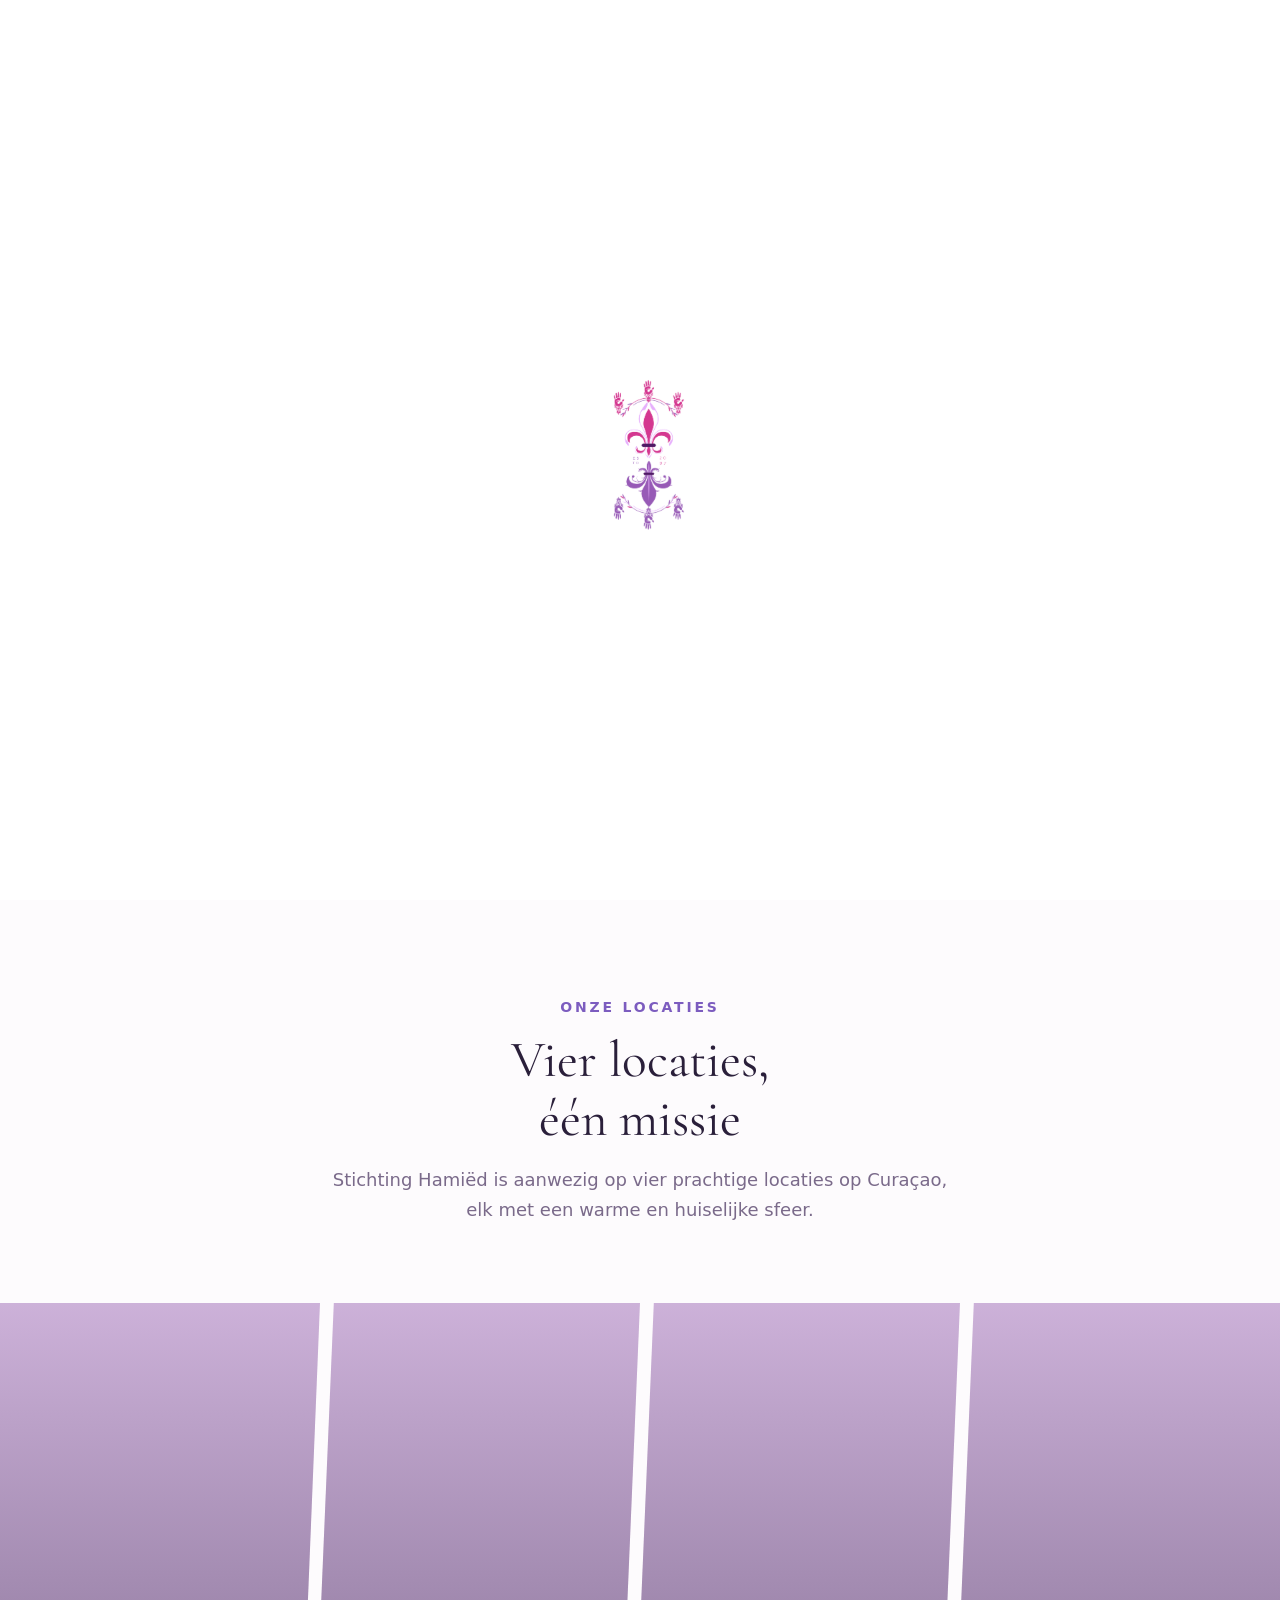
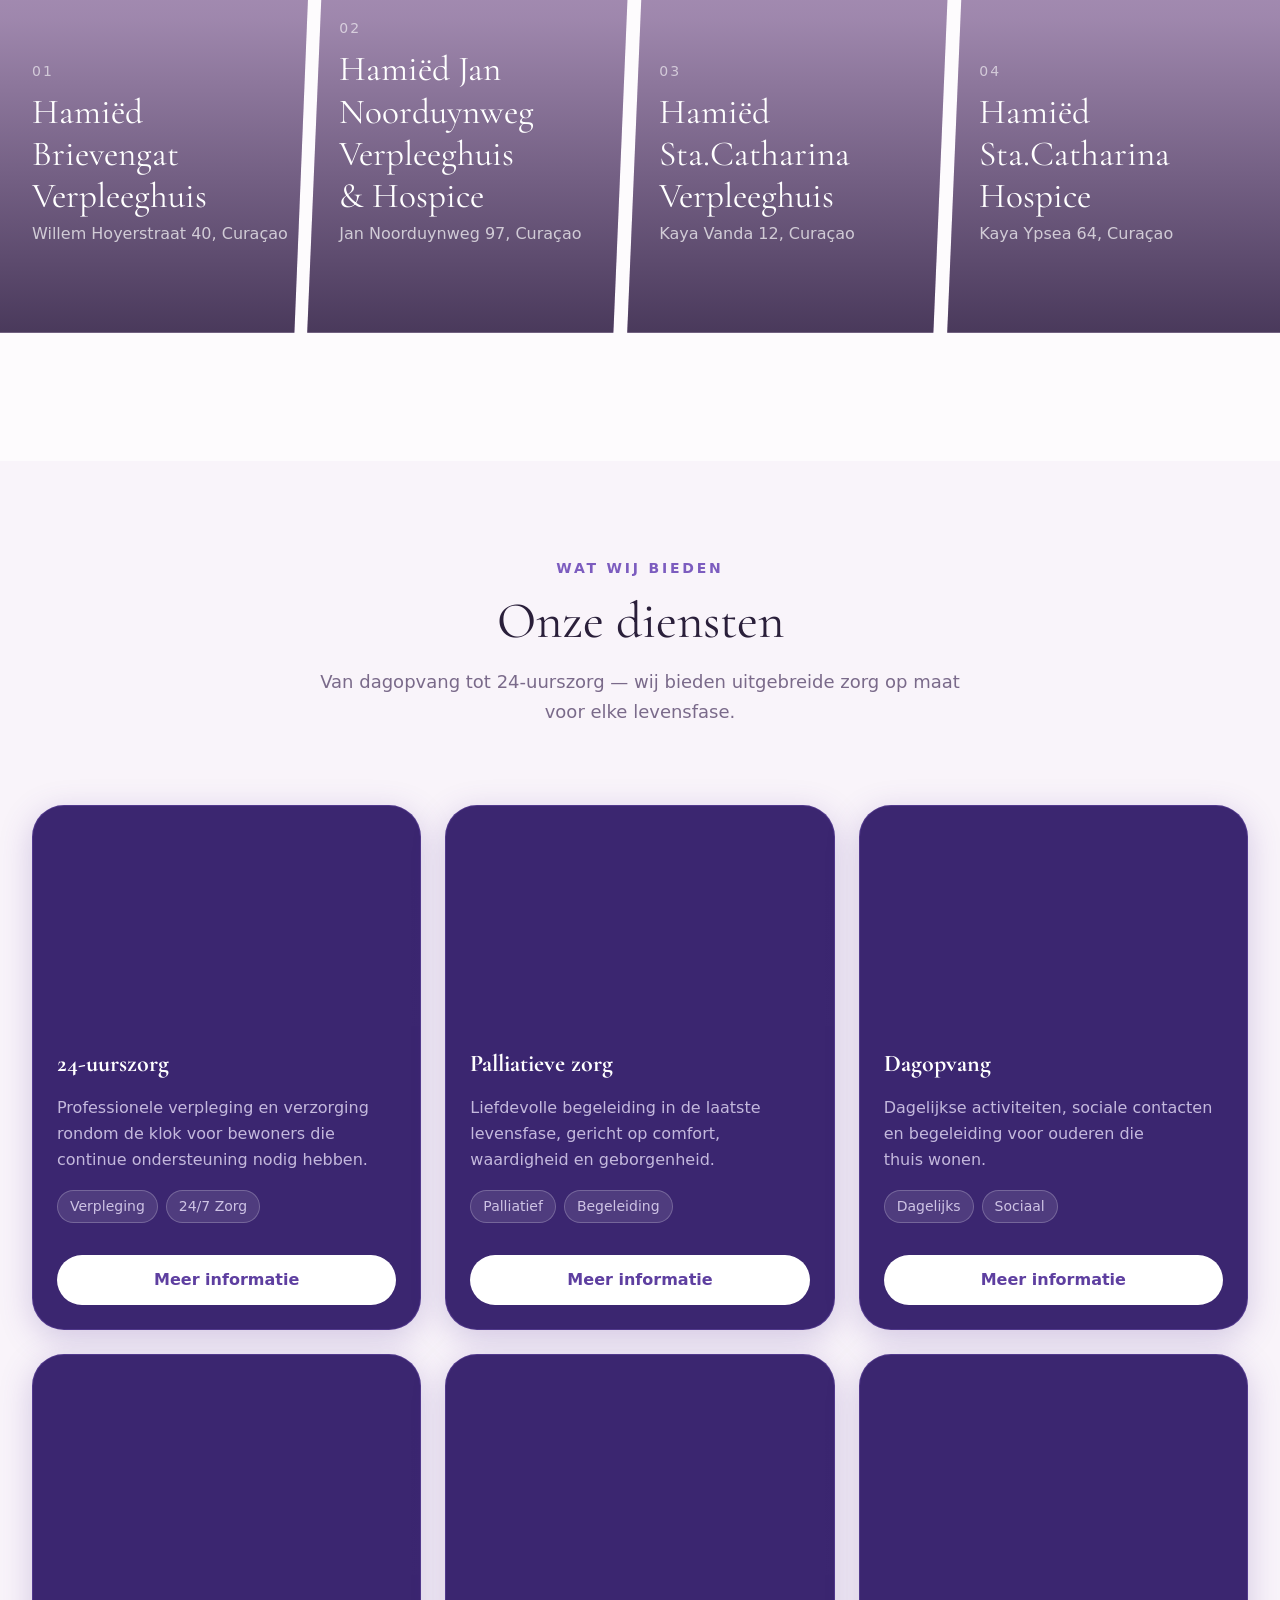
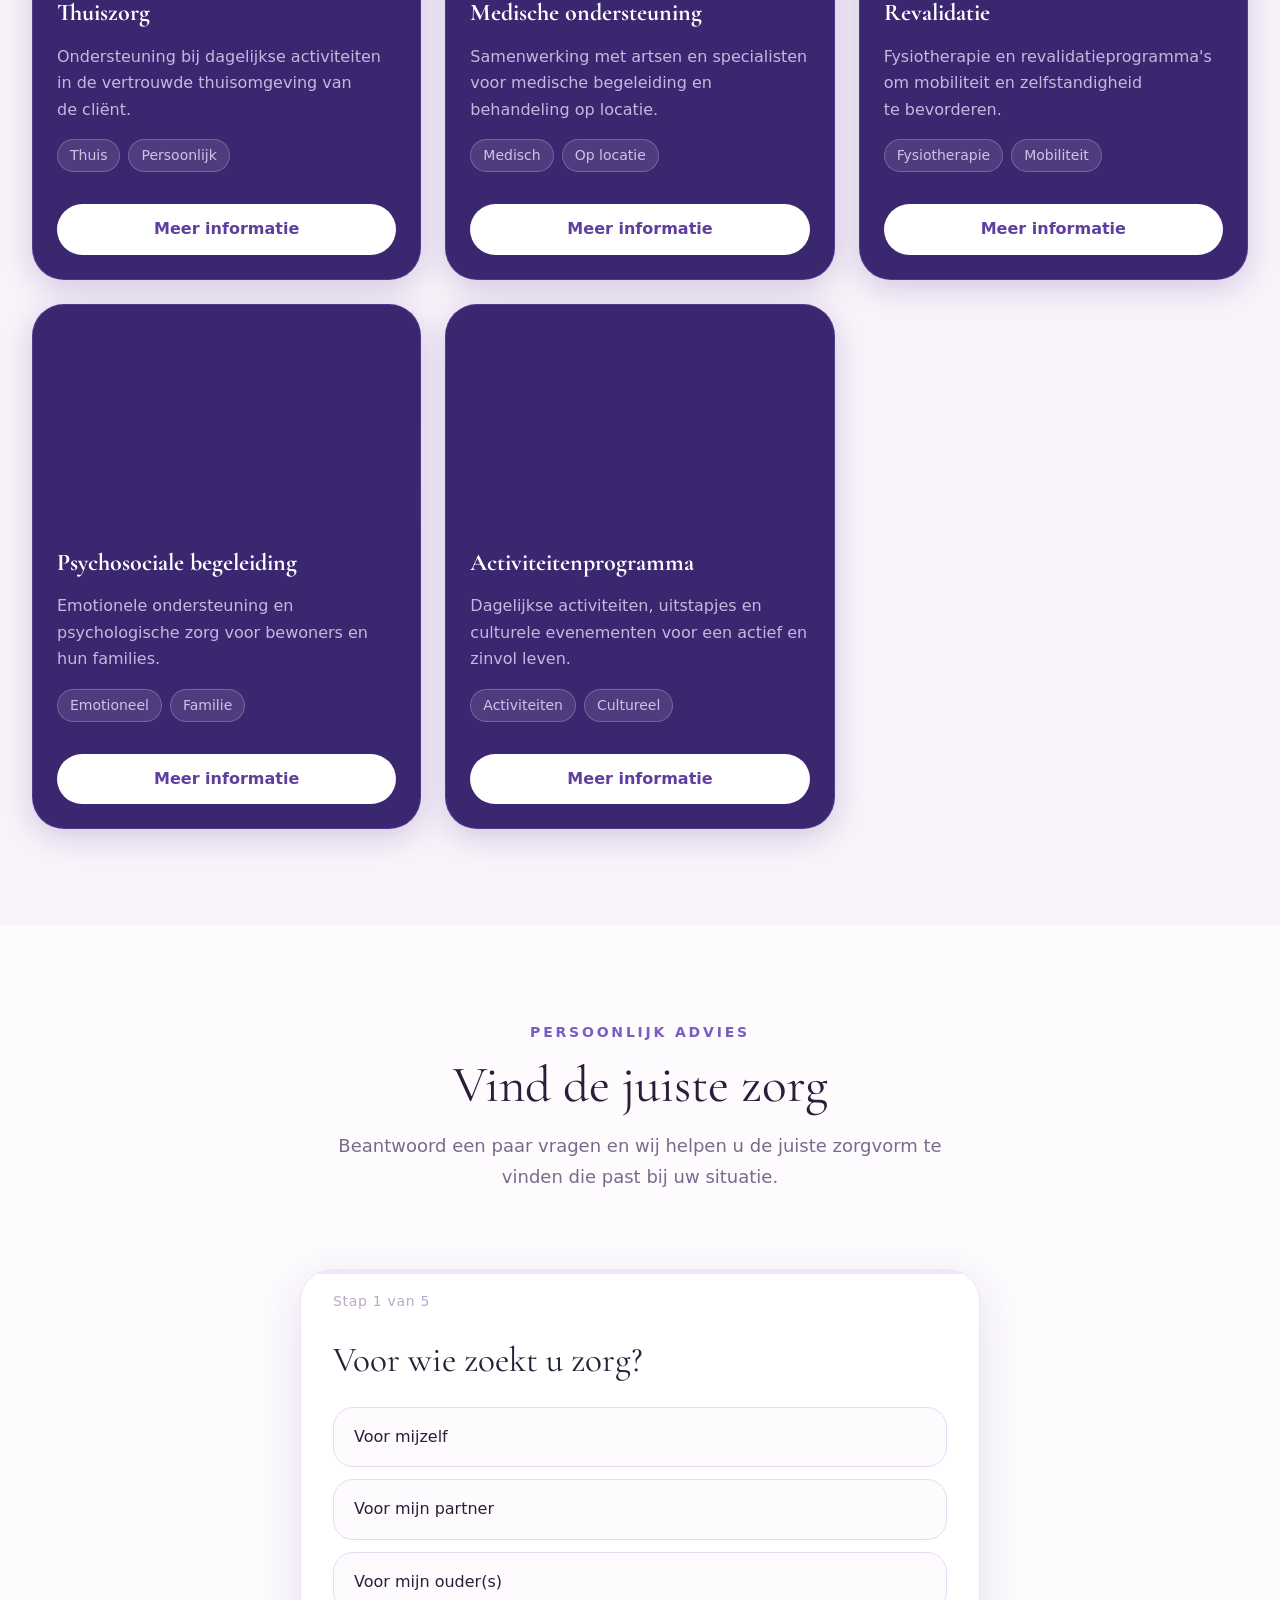
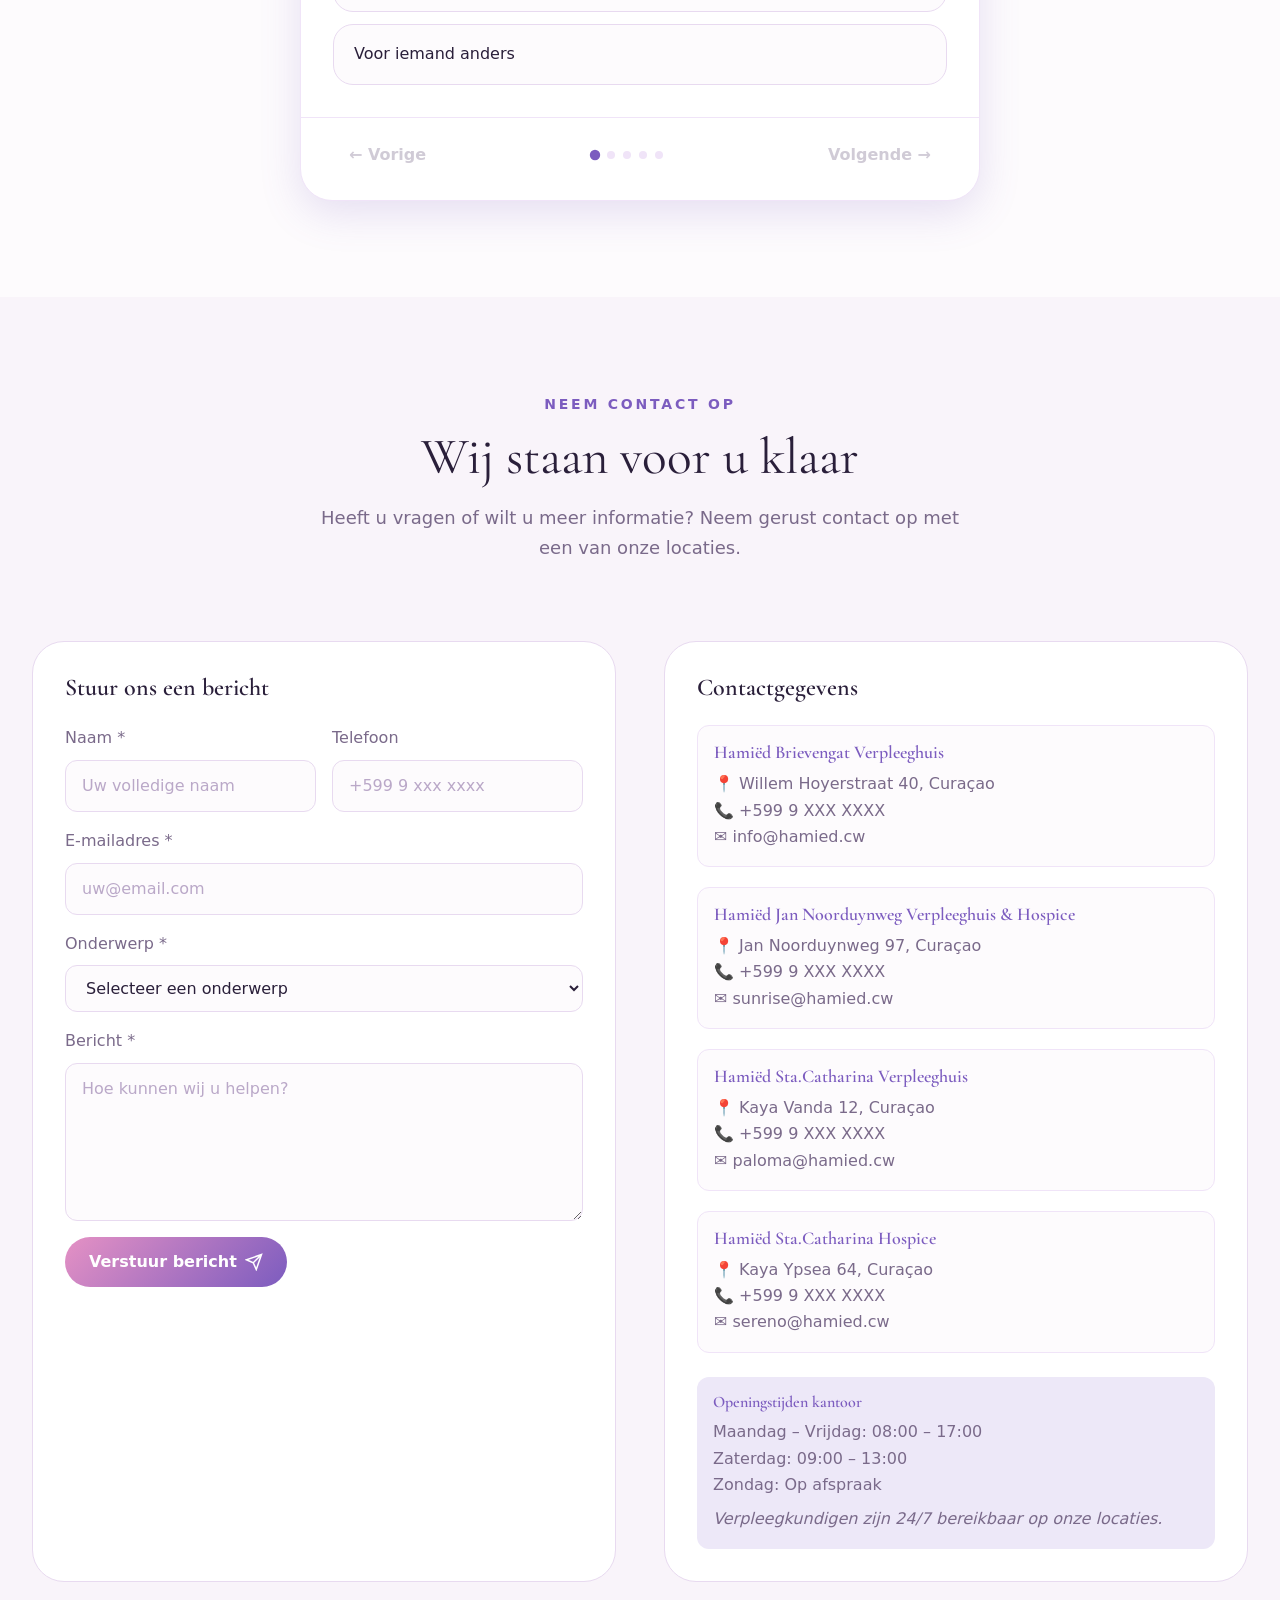
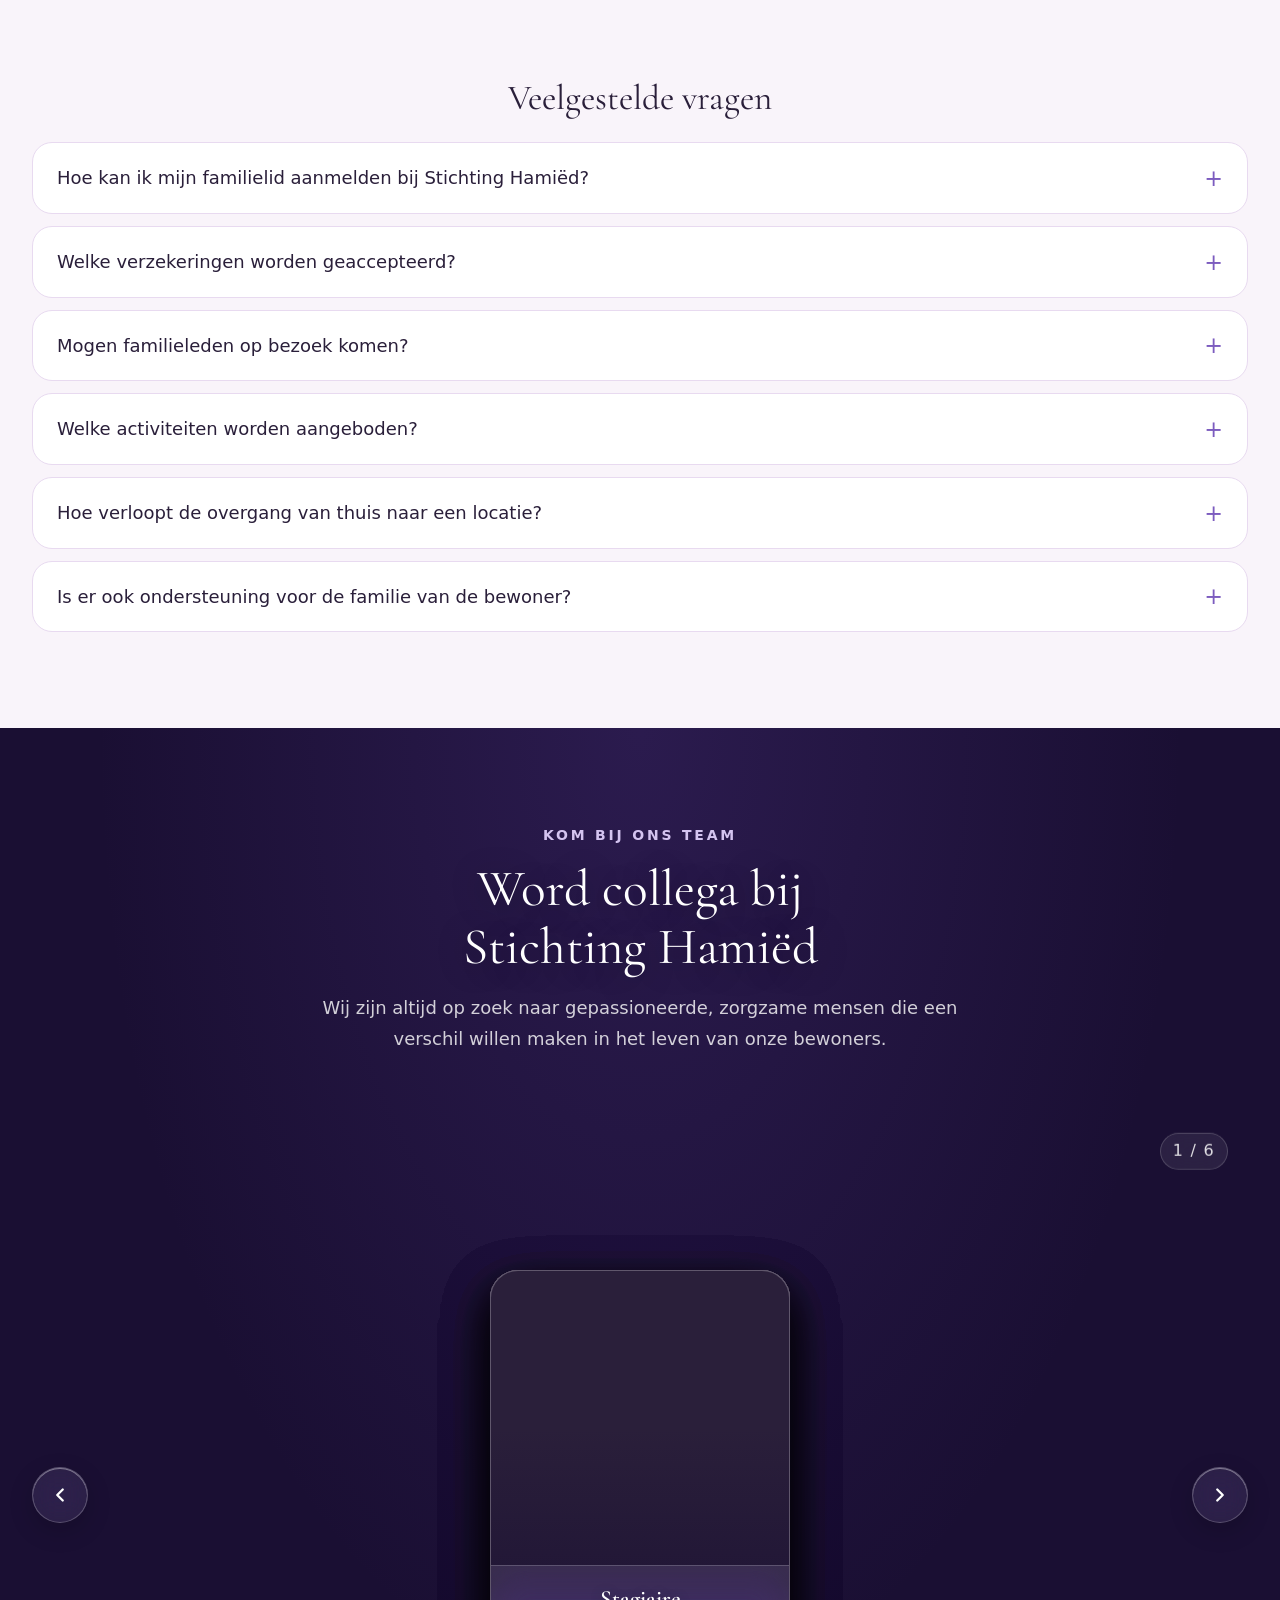
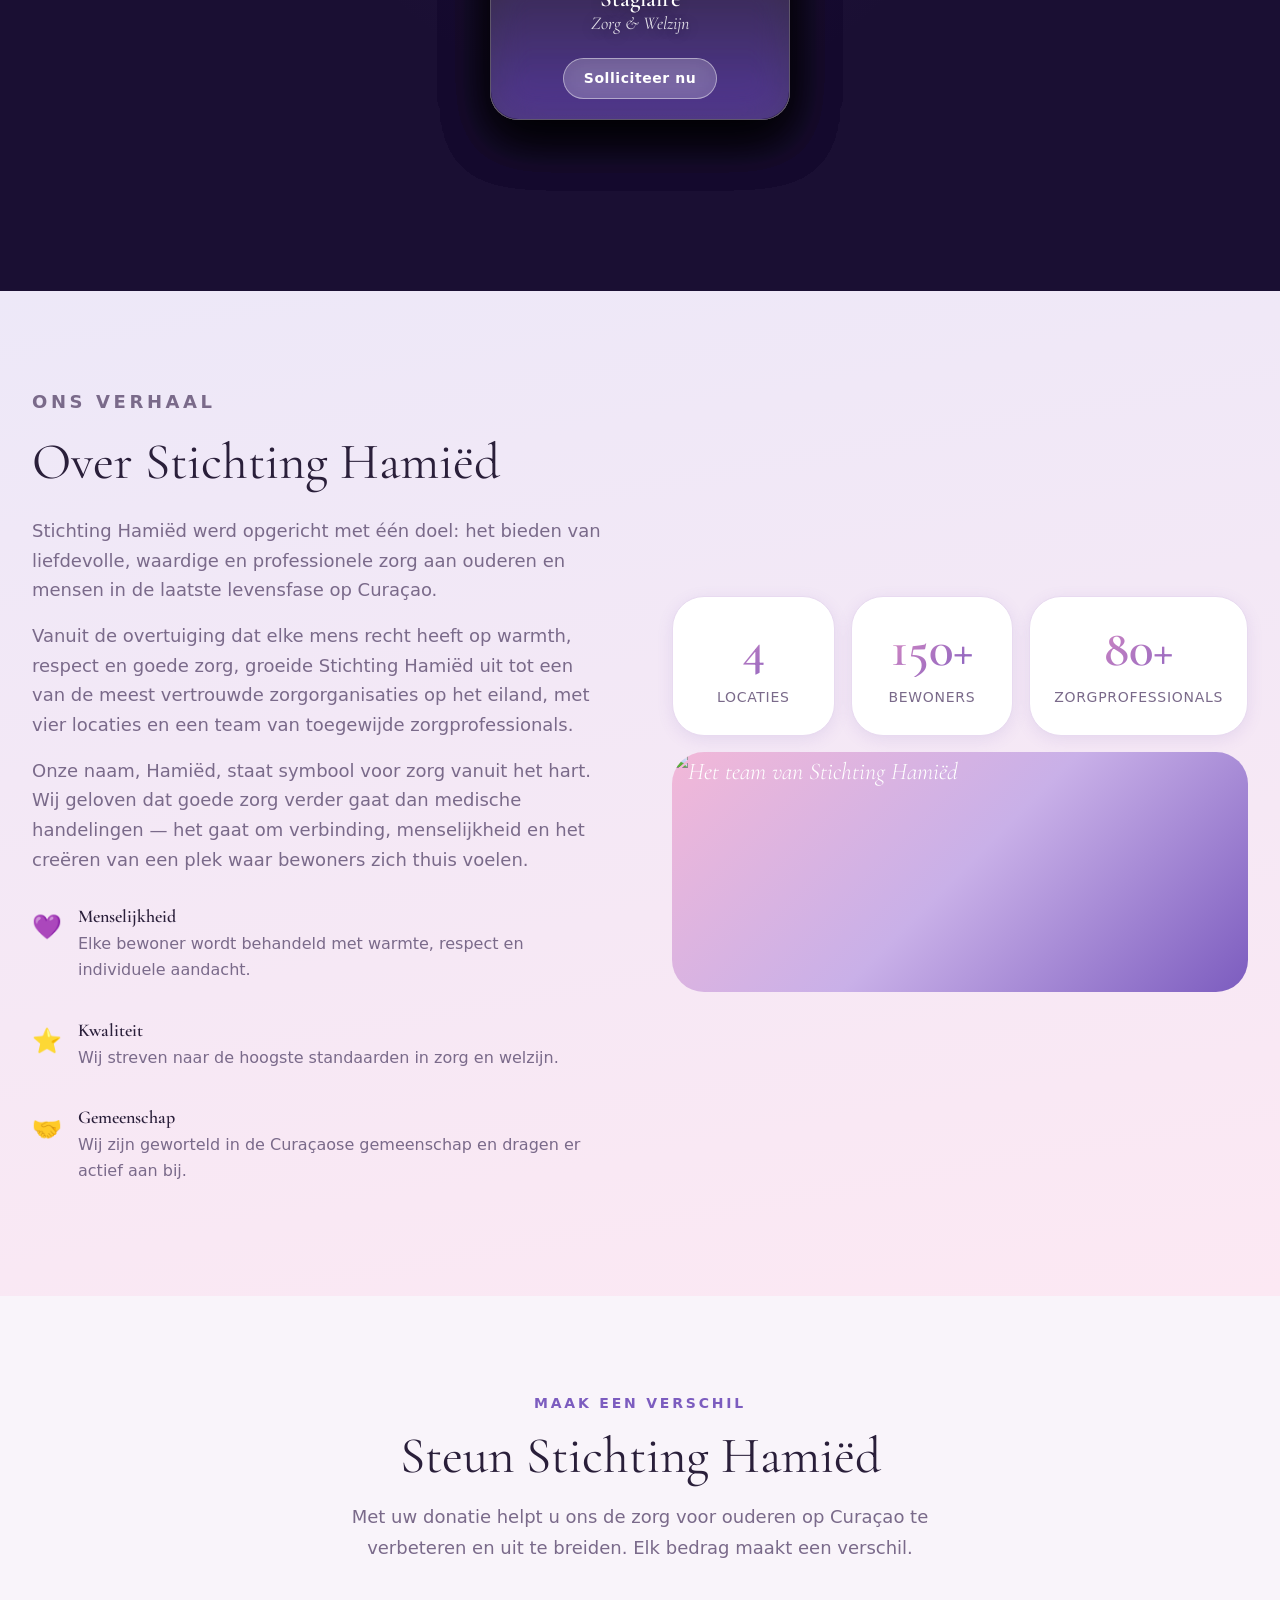
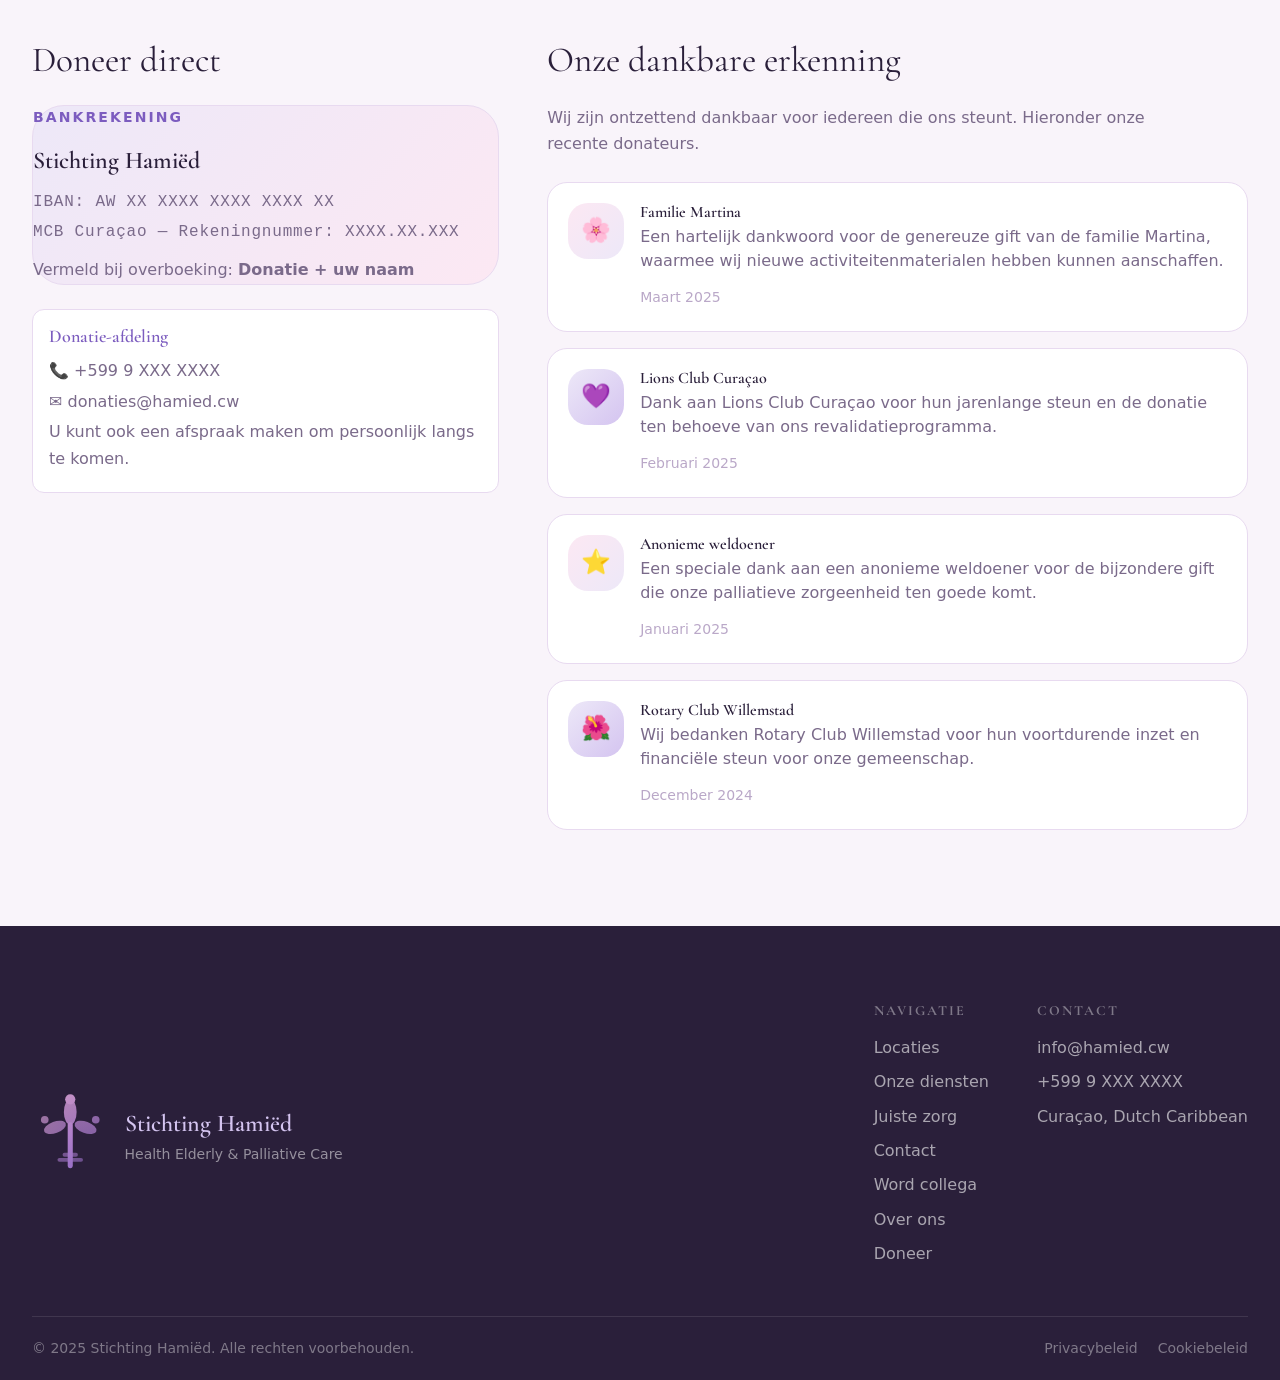
==== commit 8e6287a9: "Add dedicated location detail pages Create full-page views for each Hamiëd location with hero imager" ====
--- a/index.html
+++ b/index.html
@@ -19,7 +19,7 @@
   <script src="https://cdn.jsdelivr.net/npm/gsap@3.12.5/dist/Flip.min.js"></script>
   <script src="https://cdn.jsdelivr.net/npm/gsap@3.12.5/dist/Draggable.min.js"></script>
 
-  <link rel="stylesheet" href="style.css?v=4" />
+  <link rel="stylesheet" href="style.css?v=11" />
 </head>
 <body>
 
@@ -121,49 +121,49 @@
 
       <div class="locations-grid">
         <!-- Location 1 -->
-        <a href="#loc-hamiëd" class="location-card" data-location="1">
-          <div class="location-card-bg" style="background-image: url('assets/images/loc1.jpg')"></div>
+        <a href="location-brievengat.html" class="location-card" data-location="1">
+          <div class="location-card-bg" style="background-image: url('https://picsum.photos/seed/hamied-brievengat/900/1200')"></div>
           <div class="location-card-glass">
             <div class="location-card-inner">
               <span class="location-number">01</span>
-              <h3 class="location-name">Hamiëd Hoofdlocatie</h3>
-              <p class="location-place">Willemstad, Curaçao</p>
+              <h3 class="location-name">Hamiëd Brievengat Verpleeghuis</h3>
+              <p class="location-place">Willem Hoyerstraat 40, Curaçao</p>
               <span class="location-cta">Bekijk locatie →</span>
             </div>
           </div>
         </a>
         <!-- Location 2 -->
-        <a href="#loc-sunrise" class="location-card" data-location="2">
-          <div class="location-card-bg" style="background-image: url('assets/images/loc2.jpg')"></div>
+        <a href="location-jan-noorduynweg.html" class="location-card" data-location="2">
+          <div class="location-card-bg" style="background-image: url('https://picsum.photos/seed/hamied-jan-noorduynweg/900/1200')"></div>
           <div class="location-card-glass">
             <div class="location-card-inner">
               <span class="location-number">02</span>
-              <h3 class="location-name">Sunrise Care Centre</h3>
-              <p class="location-place">Barber, Curaçao</p>
+              <h3 class="location-name">Hamiëd Jan Noorduynweg Verpleeghuis &amp; Hospice</h3>
+              <p class="location-place">Jan Noorduynweg 97, Curaçao</p>
               <span class="location-cta">Bekijk locatie →</span>
             </div>
           </div>
         </a>
         <!-- Location 3 -->
-        <a href="#loc-paloma" class="location-card" data-location="3">
-          <div class="location-card-bg" style="background-image: url('assets/images/loc3.jpg')"></div>
+        <a href="location-sta-catharina-verpleeghuis.html" class="location-card" data-location="3">
+          <div class="location-card-bg" style="background-image: url('https://picsum.photos/seed/hamied-sta-catharina-verpleeghuis/900/1200')"></div>
           <div class="location-card-glass">
             <div class="location-card-inner">
               <span class="location-number">03</span>
-              <h3 class="location-name">Casa Paloma</h3>
-              <p class="location-place">Soto, Curaçao</p>
+              <h3 class="location-name">Hamiëd Sta.Catharina Verpleeghuis</h3>
+              <p class="location-place">Kaya Vanda 12, Curaçao</p>
               <span class="location-cta">Bekijk locatie →</span>
             </div>
           </div>
         </a>
         <!-- Location 4 -->
-        <a href="#loc-sereno" class="location-card" data-location="4">
-          <div class="location-card-bg" style="background-image: url('assets/images/loc4.jpg')"></div>
+        <a href="location-sta-catharina-hospice.html" class="location-card" data-location="4">
+          <div class="location-card-bg" style="background-image: url('https://picsum.photos/seed/hamied-sta-catharina-hospice/900/1200')"></div>
           <div class="location-card-glass">
             <div class="location-card-inner">
               <span class="location-number">04</span>
-              <h3 class="location-name">Villa Sereno</h3>
-              <p class="location-place">Damacor, Curaçao</p>
+              <h3 class="location-name">Hamiëd Sta.Catharina Hospice</h3>
+              <p class="location-place">Kaya Ypsea 64, Curaçao</p>
               <span class="location-cta">Bekijk locatie →</span>
             </div>
           </div>
@@ -497,26 +497,26 @@
 
           <div class="contact-location-list">
             <div class="contact-location-item">
-              <h4>Hamiëd Hoofdlocatie</h4>
-              <p>📍 Rooseveltweg 1, Willemstad</p>
+              <h4>Hamiëd Brievengat Verpleeghuis</h4>
+              <p>📍 Willem Hoyerstraat 40, Curaçao</p>
               <p>📞 <a href="tel:+59999XXXXXXX">+599 9 XXX XXXX</a></p>
               <p>✉️ <a href="mailto:info@hamied.cw">info@hamied.cw</a></p>
             </div>
             <div class="contact-location-item">
-              <h4>Sunrise Care Centre</h4>
-              <p>📍 Barber, Curaçao</p>
+              <h4>Hamiëd Jan Noorduynweg Verpleeghuis &amp; Hospice</h4>
+              <p>📍 Jan Noorduynweg 97, Curaçao</p>
               <p>📞 <a href="tel:+59999XXXXXXX">+599 9 XXX XXXX</a></p>
               <p>✉️ <a href="mailto:sunrise@hamied.cw">sunrise@hamied.cw</a></p>
             </div>
             <div class="contact-location-item">
-              <h4>Casa Paloma</h4>
-              <p>📍 Soto, Curaçao</p>
+              <h4>Hamiëd Sta.Catharina Verpleeghuis</h4>
+              <p>📍 Kaya Vanda 12, Curaçao</p>
               <p>📞 <a href="tel:+59999XXXXXXX">+599 9 XXX XXXX</a></p>
               <p>✉️ <a href="mailto:paloma@hamied.cw">paloma@hamied.cw</a></p>
             </div>
             <div class="contact-location-item">
-              <h4>Villa Sereno</h4>
-              <p>📍 Damacor, Curaçao</p>
+              <h4>Hamiëd Sta.Catharina Hospice</h4>
+              <p>📍 Kaya Ypsea 64, Curaçao</p>
               <p>📞 <a href="tel:+59999XXXXXXX">+599 9 XXX XXXX</a></p>
               <p>✉️ <a href="mailto:sereno@hamied.cw">sereno@hamied.cw</a></p>
             </div>
@@ -990,7 +990,7 @@
   <!-- Toast notification -->
   <div class="toast" id="toast" role="alert" aria-live="polite"></div>
 
-  <script src="script.js?v=3"></script>
+  <script src="script.js?v=5"></script>
 <script data-pplx-inline-edit>
 (function(){
   if(window===window.top)return;
--- a/style.css
+++ b/style.css
@@ -91,7 +91,10 @@
   inset: 0;
   z-index: 9999;
   background: #ffffff;
-  display: flex;
+  display: flex !important;
+  flex-direction: row !important;
+  flex-wrap: nowrap;
+  align-items: stretch;
   align-items: center;
   justify-content: center;
   pointer-events: none;
@@ -1660,6 +1663,487 @@
 .donor-info h4 { font-size: var(--text-sm); font-weight: 600; color: var(--color-text); margin-bottom: var(--space-1); }
 .donor-info p { font-size: var(--text-sm); color: var(--color-text-muted); line-height: 1.5; margin-bottom: var(--space-2); }
 .donor-date { font-size: var(--text-xs); color: var(--color-text-faint); }
+
+/* ═══════════════════════════════════════════
+   LOCATION DETAIL PAGES
+═══════════════════════════════════════════ */
+.location-detail-page {
+  background: var(--color-bg);
+  color: var(--color-text);
+  overflow-x: hidden;
+}
+
+.location-detail-hero {
+  position: relative;
+  min-height: 100vh;
+  padding: calc(var(--nav-h) + var(--space-8)) var(--space-6) var(--space-16);
+  display: flex;
+  align-items: center;
+  isolation: isolate;
+}
+
+.location-detail-hero::before,
+.location-detail-hero::after {
+  content: '';
+  position: absolute;
+  inset: 0;
+  z-index: -2;
+  pointer-events: none;
+}
+
+.location-detail-hero::before {
+  background-image: var(--loc-hero-image);
+  background-size: cover;
+  background-position: center;
+  filter: blur(34px) saturate(1.15);
+  transform: scale(1.08);
+  opacity: 0.62;
+}
+
+.location-detail-hero::after {
+  z-index: -1;
+  background:
+    linear-gradient(180deg, rgba(253,251,253,0.2) 0%, rgba(253,251,253,0.2) 58%, var(--loc-soft, #f6edf6) 100%),
+    radial-gradient(circle at 70% 18%, rgba(255,255,255,0.68), transparent 36%),
+    rgba(42,31,58,0.12);
+}
+
+.location-hero-shell {
+  width: min(1180px, 100%);
+  margin: 0 auto;
+}
+
+.location-back-button {
+  position: fixed;
+  top: calc(var(--nav-h) + var(--space-4));
+  left: var(--space-6);
+  z-index: 1001;
+  display: inline-flex;
+  align-items: center;
+  gap: var(--space-2);
+  padding: 0.75rem 1rem;
+  margin-bottom: 0;
+  border-radius: var(--radius-full);
+  color: var(--color-text);
+  background: rgba(255,255,255,0.62);
+  border: 1px solid rgba(255,255,255,0.72);
+  box-shadow: var(--shadow-glass);
+  backdrop-filter: blur(18px);
+  transition: transform var(--transition-interactive), background var(--transition-interactive), box-shadow var(--transition-interactive);
+}
+
+.location-back-button:hover {
+  transform: translateY(-2px);
+  background: rgba(255,255,255,0.86);
+  box-shadow: 0 16px 40px rgba(42,31,58,0.18);
+}
+
+.location-hero-frame {
+  position: relative;
+  min-height: min(720px, 72vh);
+  border: 10px solid rgba(255,255,255,0.84);
+  border-radius: clamp(1.8rem, 4vw, 3.4rem);
+  overflow: hidden;
+  background-image: var(--loc-hero-image);
+  background-size: cover;
+  background-position: center;
+  box-shadow: 0 32px 90px rgba(34, 22, 48, 0.22);
+}
+
+.location-hero-frame::before {
+  content: '';
+  position: absolute;
+  inset: 0;
+  background:
+    linear-gradient(90deg, rgba(19,12,32,0.74), rgba(19,12,32,0.24) 46%, rgba(19,12,32,0.08)),
+    linear-gradient(0deg, rgba(19,12,32,0.5), transparent 42%);
+}
+
+.location-hero-copy {
+  position: relative;
+  z-index: 1;
+  width: min(660px, 100%);
+  padding: clamp(var(--space-6), 6vw, var(--space-16));
+  color: white;
+}
+
+.location-hero-kicker,
+.loc-section-kicker {
+  font-size: var(--text-xs);
+  font-weight: 700;
+  letter-spacing: 0.18em;
+  text-transform: uppercase;
+}
+
+.location-hero-kicker { color: rgba(255,255,255,0.72); }
+
+.location-hero-title {
+  margin: var(--space-3) 0 var(--space-4);
+  font-family: var(--font-display);
+  font-size: clamp(3rem, 9vw, 8rem);
+  font-weight: 600;
+  line-height: 0.88;
+  letter-spacing: -0.05em;
+}
+
+.location-hero-address {
+  font-size: var(--text-lg);
+  color: rgba(255,255,255,0.86);
+  max-width: 36rem;
+}
+
+.location-hero-pills {
+  display: flex;
+  flex-wrap: wrap;
+  gap: var(--space-2);
+  margin: var(--space-6) 0 var(--space-8);
+}
+
+.location-hero-pill {
+  padding: 0.55rem 0.9rem;
+  border-radius: var(--radius-full);
+  background: rgba(255,255,255,0.16);
+  border: 1px solid rgba(255,255,255,0.28);
+  backdrop-filter: blur(14px);
+  color: rgba(255,255,255,0.88);
+  font-size: var(--text-xs);
+}
+
+.location-hero-actions,
+.loc-carousel-controls {
+  display: flex;
+  flex-wrap: wrap;
+  gap: var(--space-3);
+  align-items: center;
+}
+
+.location-action {
+  display: inline-flex;
+  align-items: center;
+  justify-content: center;
+  gap: var(--space-2);
+  min-height: 3rem;
+  padding: 0.8rem 1.2rem;
+  border-radius: var(--radius-full);
+  border: 1px solid rgba(255,255,255,0.36);
+  font-weight: 700;
+  transition: transform var(--transition-interactive), box-shadow var(--transition-interactive), background var(--transition-interactive);
+}
+
+.location-action.primary {
+  background: white;
+  color: var(--color-text);
+  box-shadow: 0 18px 40px rgba(0,0,0,0.22);
+}
+
+.location-action.secondary {
+  background: rgba(255,255,255,0.14);
+  color: white;
+  backdrop-filter: blur(16px);
+}
+
+.location-action:hover {
+  transform: translateY(-3px);
+  box-shadow: 0 20px 46px rgba(0,0,0,0.24);
+}
+
+.location-stat-stack {
+  position: absolute;
+  right: clamp(var(--space-4), 5vw, var(--space-10));
+  bottom: clamp(var(--space-4), 5vw, var(--space-10));
+  z-index: 2;
+  display: grid;
+  gap: var(--space-3);
+}
+
+.location-stat-card {
+  width: min(180px, 42vw);
+  padding: var(--space-5);
+  border-radius: var(--radius-lg);
+  color: white;
+  background: rgba(20, 15, 30, 0.42);
+  border: 1px solid rgba(255,255,255,0.22);
+  box-shadow: inset 0 1px 0 rgba(255,255,255,0.22);
+  backdrop-filter: blur(18px);
+}
+
+.location-stat-card strong {
+  display: block;
+  font-family: var(--font-display);
+  font-size: var(--text-2xl);
+  line-height: 0.9;
+}
+
+.location-stat-card span {
+  display: block;
+  margin-top: var(--space-2);
+  color: rgba(255,255,255,0.72);
+  font-size: var(--text-xs);
+}
+
+.location-detail-summary {
+  padding: var(--space-24) var(--space-6);
+  background: linear-gradient(180deg, var(--loc-soft, #f6edf6) 0%, #fff 100%);
+}
+
+.loc-summary-grid {
+  width: min(1120px, 100%);
+  margin: 0 auto;
+  display: grid;
+  grid-template-columns: 0.95fr 0.85fr 0.8fr;
+  gap: clamp(var(--space-6), 5vw, var(--space-12));
+  align-items: center;
+}
+
+.loc-section-kicker { color: var(--color-violet); margin-bottom: var(--space-3); }
+
+.loc-summary-copy h2,
+.location-services-strip h2,
+.loc-room-copy h2 {
+  font-family: var(--font-display);
+  font-size: var(--text-2xl);
+  line-height: 0.95;
+  margin-bottom: var(--space-5);
+}
+
+.loc-summary-copy p,
+.loc-room-copy p {
+  color: var(--color-text-muted);
+  line-height: 1.75;
+}
+
+.loc-summary-visual img,
+.loc-room-gallery img {
+  display: block;
+  width: 100%;
+  height: 100%;
+  object-fit: cover;
+  border-radius: var(--radius-xl);
+}
+
+.loc-summary-visual {
+  aspect-ratio: 4 / 5;
+  border-radius: var(--radius-xl);
+  overflow: hidden;
+  box-shadow: 0 22px 60px rgba(42,31,58,0.16);
+}
+
+.loc-summary-highlights {
+  display: grid;
+  gap: var(--space-4);
+}
+
+.loc-highlight-card {
+  padding: var(--space-5);
+  border-bottom: 1px solid var(--color-divider);
+}
+
+.loc-highlight-card h3 {
+  font-size: var(--text-base);
+  margin-bottom: var(--space-2);
+}
+
+.loc-highlight-card p {
+  color: var(--color-text-muted);
+  font-size: var(--text-sm);
+}
+
+.location-services-strip {
+  padding: var(--space-20) var(--space-6);
+  color: white;
+  background: #030305;
+}
+
+.loc-services-header {
+  width: min(1120px, 100%);
+  margin: 0 auto var(--space-8);
+  display: flex;
+  justify-content: space-between;
+  gap: var(--space-6);
+  align-items: end;
+}
+
+.location-services-strip .loc-section-kicker,
+.location-services-strip h2 { color: white; }
+
+.loc-service-control {
+  width: 3rem;
+  height: 3rem;
+  border: 1px solid rgba(255,255,255,0.22);
+  border-radius: var(--radius-full);
+  background: rgba(255,255,255,0.08);
+  color: white;
+  cursor: pointer;
+  transition: transform var(--transition-interactive), background var(--transition-interactive);
+}
+
+.loc-service-control:hover {
+  transform: translateY(-2px);
+  background: rgba(255,255,255,0.18);
+}
+
+.loc-services-track {
+  width: min(1120px, 100%);
+  margin: 0 auto;
+  display: flex;
+  gap: var(--space-5);
+  overflow-x: auto;
+  scroll-snap-type: x mandatory;
+  scrollbar-width: none;
+  outline: none;
+  padding-bottom: var(--space-2);
+  white-space: nowrap;
+}
+
+.loc-services-track::-webkit-scrollbar { display: none; }
+
+.loc-service-card {
+  display: inline-block;
+  vertical-align: top;
+  white-space: normal;
+  flex: 0 0 clamp(250px, 28vw, 340px);
+  width: clamp(250px, 28vw, 340px);
+  min-width: clamp(250px, 28vw, 340px);
+  max-width: clamp(250px, 28vw, 340px);
+  min-height: 270px;
+  padding: var(--space-6);
+  border-radius: var(--radius-xl);
+  scroll-snap-align: start;
+  background:
+    linear-gradient(145deg, rgba(255,255,255,0.16), rgba(255,255,255,0.04)),
+    rgba(255,255,255,0.08);
+  border: 1px solid rgba(255,255,255,0.14);
+  transition: transform var(--transition-interactive), border-color var(--transition-interactive), background var(--transition-interactive);
+}
+
+.loc-service-card:hover {
+  transform: translateY(-6px);
+  border-color: rgba(255,255,255,0.34);
+  background: rgba(255,255,255,0.13);
+}
+
+.loc-service-icon {
+  display: grid;
+  place-items: center;
+  width: 3.2rem;
+  height: 3.2rem;
+  margin-bottom: var(--space-8);
+  border-radius: var(--radius-full);
+  background: white;
+  color: var(--color-violet);
+  font-size: 1.35rem;
+}
+
+.loc-service-card h3 {
+  color: white;
+  font-size: var(--text-lg);
+  margin-bottom: var(--space-3);
+}
+
+.loc-service-card p {
+  color: rgba(255,255,255,0.62);
+  line-height: 1.65;
+}
+
+.location-rooms-section {
+  padding: var(--space-24) var(--space-6);
+  background: linear-gradient(180deg, #030305 0%, #17111d 10%, #fff 42%, #fff 100%);
+}
+
+.loc-rooms-grid {
+  width: min(1120px, 100%);
+  margin: 0 auto;
+  display: grid;
+  grid-template-columns: 0.82fr 1.18fr;
+  gap: clamp(var(--space-8), 6vw, var(--space-16));
+  align-items: start;
+}
+
+.loc-room-copy {
+  position: sticky;
+  top: calc(var(--nav-h) + var(--space-8));
+  padding-top: var(--space-16);
+}
+
+.location-rooms-section .loc-room-copy .loc-section-kicker {
+  color: rgba(255,255,255,0.58);
+}
+
+.location-rooms-section .loc-room-copy h2 {
+  color: white;
+}
+
+.location-rooms-section .loc-room-copy p {
+  color: rgba(255,255,255,0.72);
+}
+
+.loc-room-gallery {
+  display: grid;
+  grid-template-columns: repeat(2, 1fr);
+  gap: var(--space-4);
+}
+
+.loc-room-gallery figure {
+  min-height: 190px;
+  margin: 0;
+  border-radius: var(--radius-xl);
+  overflow: hidden;
+  box-shadow: 0 22px 60px rgba(42,31,58,0.14);
+}
+
+.loc-room-gallery figure:first-child,
+.loc-room-gallery figure:last-child {
+  grid-column: span 2;
+  min-height: 320px;
+}
+
+.loc-included-grid {
+  display: grid;
+  grid-template-columns: repeat(2, minmax(0, 1fr));
+  gap: var(--space-3);
+  margin-top: var(--space-8);
+}
+
+.loc-included-card {
+  padding: var(--space-4);
+  border-radius: var(--radius-lg);
+  background: rgba(255,255,255,0.72);
+  border: 1px solid var(--color-border);
+  color: var(--color-text);
+  box-shadow: var(--shadow-sm);
+}
+
+@media (max-width: 980px) {
+  .location-hero-frame { min-height: 72vh; }
+  .loc-summary-grid,
+  .loc-rooms-grid { grid-template-columns: 1fr; }
+  .loc-summary-visual { aspect-ratio: 16 / 10; }
+  .loc-room-copy { position: static; padding-top: 0; }
+}
+
+@media (max-width: 640px) {
+  .location-detail-hero { padding: calc(var(--nav-h) + var(--space-5)) var(--space-4) var(--space-12); }
+  .location-back-button { left: var(--space-4); top: calc(var(--nav-h) + var(--space-3)); }
+  .location-hero-frame { border-width: 6px; min-height: 680px; }
+  .location-hero-copy { padding: var(--space-6); }
+  .location-stat-stack { position: relative; right: auto; bottom: auto; grid-template-columns: 1fr 1fr; margin: var(--space-6); }
+  .location-stat-card { width: auto; padding: var(--space-4); }
+  .loc-services-header { align-items: start; flex-direction: column; }
+  .loc-service-card { flex-basis: 78vw; }
+  .loc-room-gallery,
+  .loc-included-grid { grid-template-columns: 1fr; }
+  .loc-room-gallery figure:first-child,
+  .loc-room-gallery figure:last-child { grid-column: auto; min-height: 240px; }
+}
+
+@media (prefers-reduced-motion: reduce) {
+  .location-action,
+  .location-back-button,
+  .loc-service-card,
+  .loc-service-control {
+    transition: opacity 0.2s ease, background 0.2s ease;
+  }
+}
 
 /* ═══════════════════════════════════════════
    FOOTER
